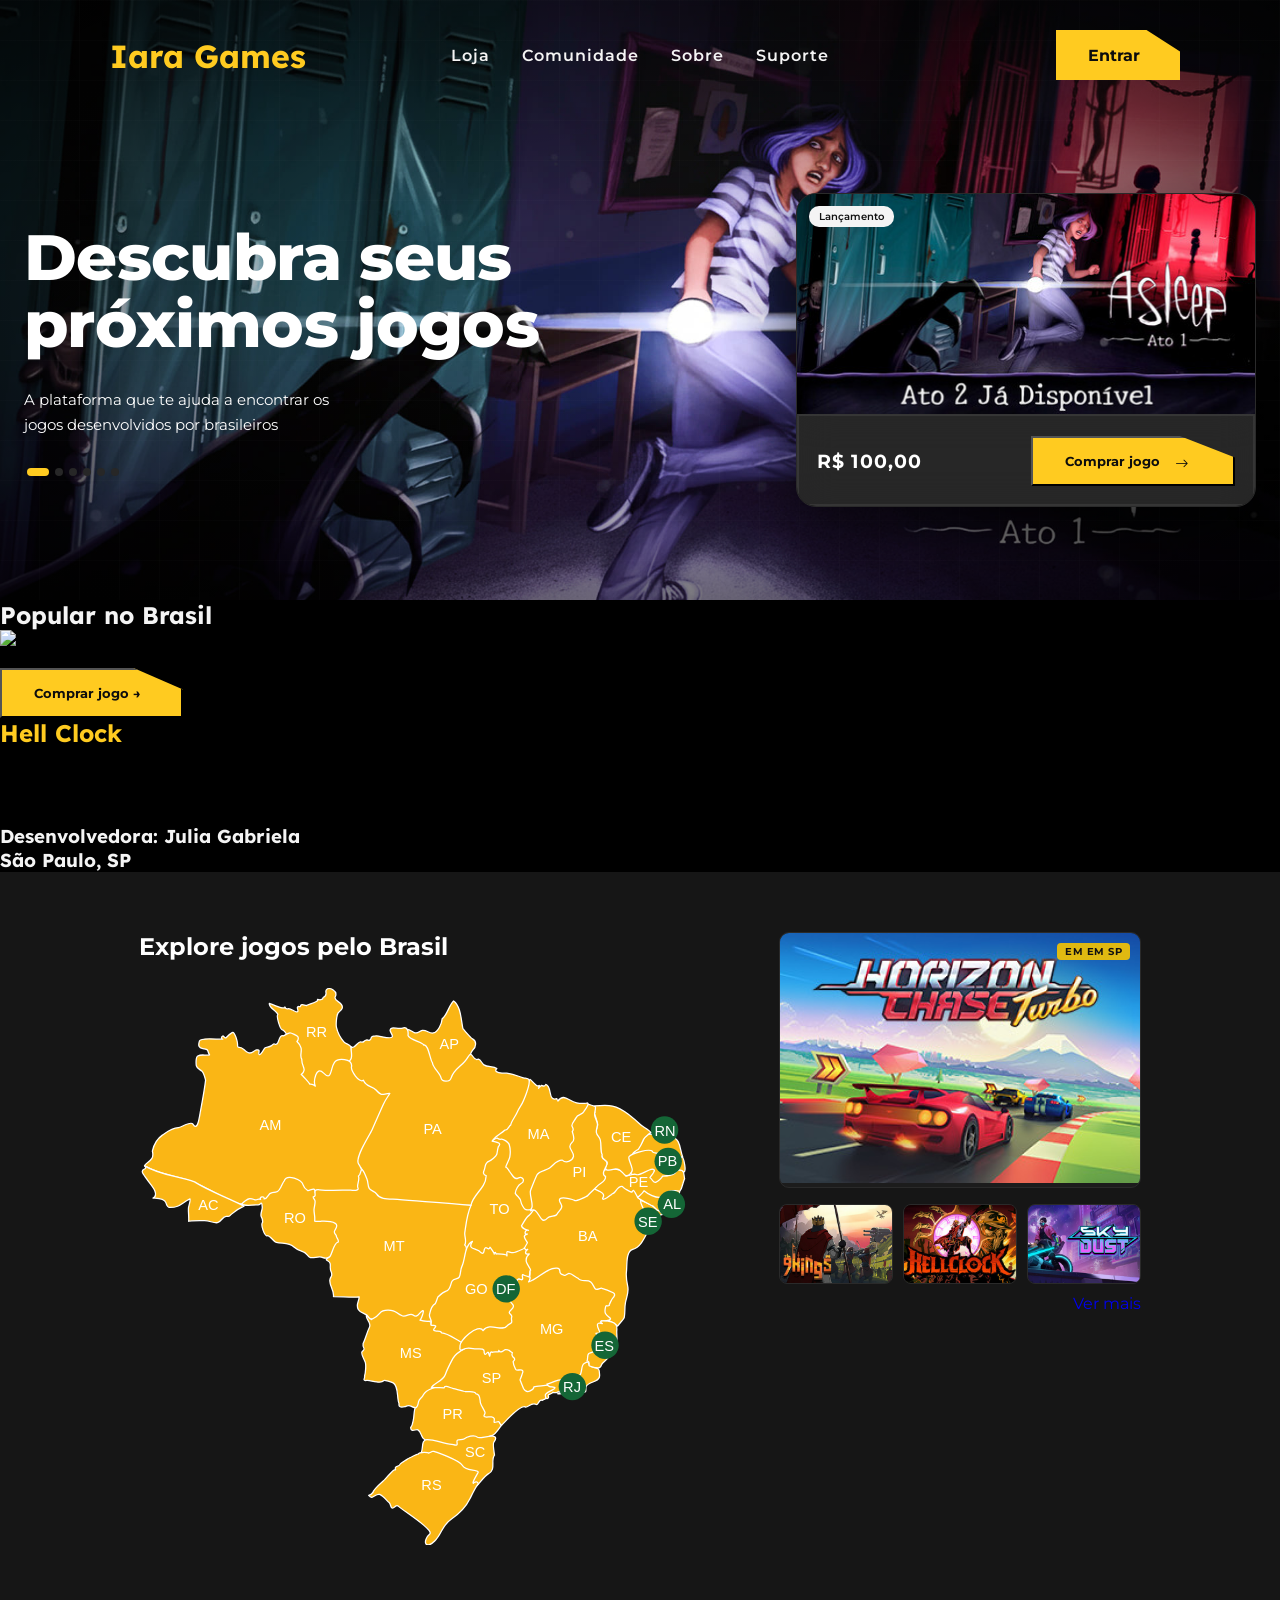
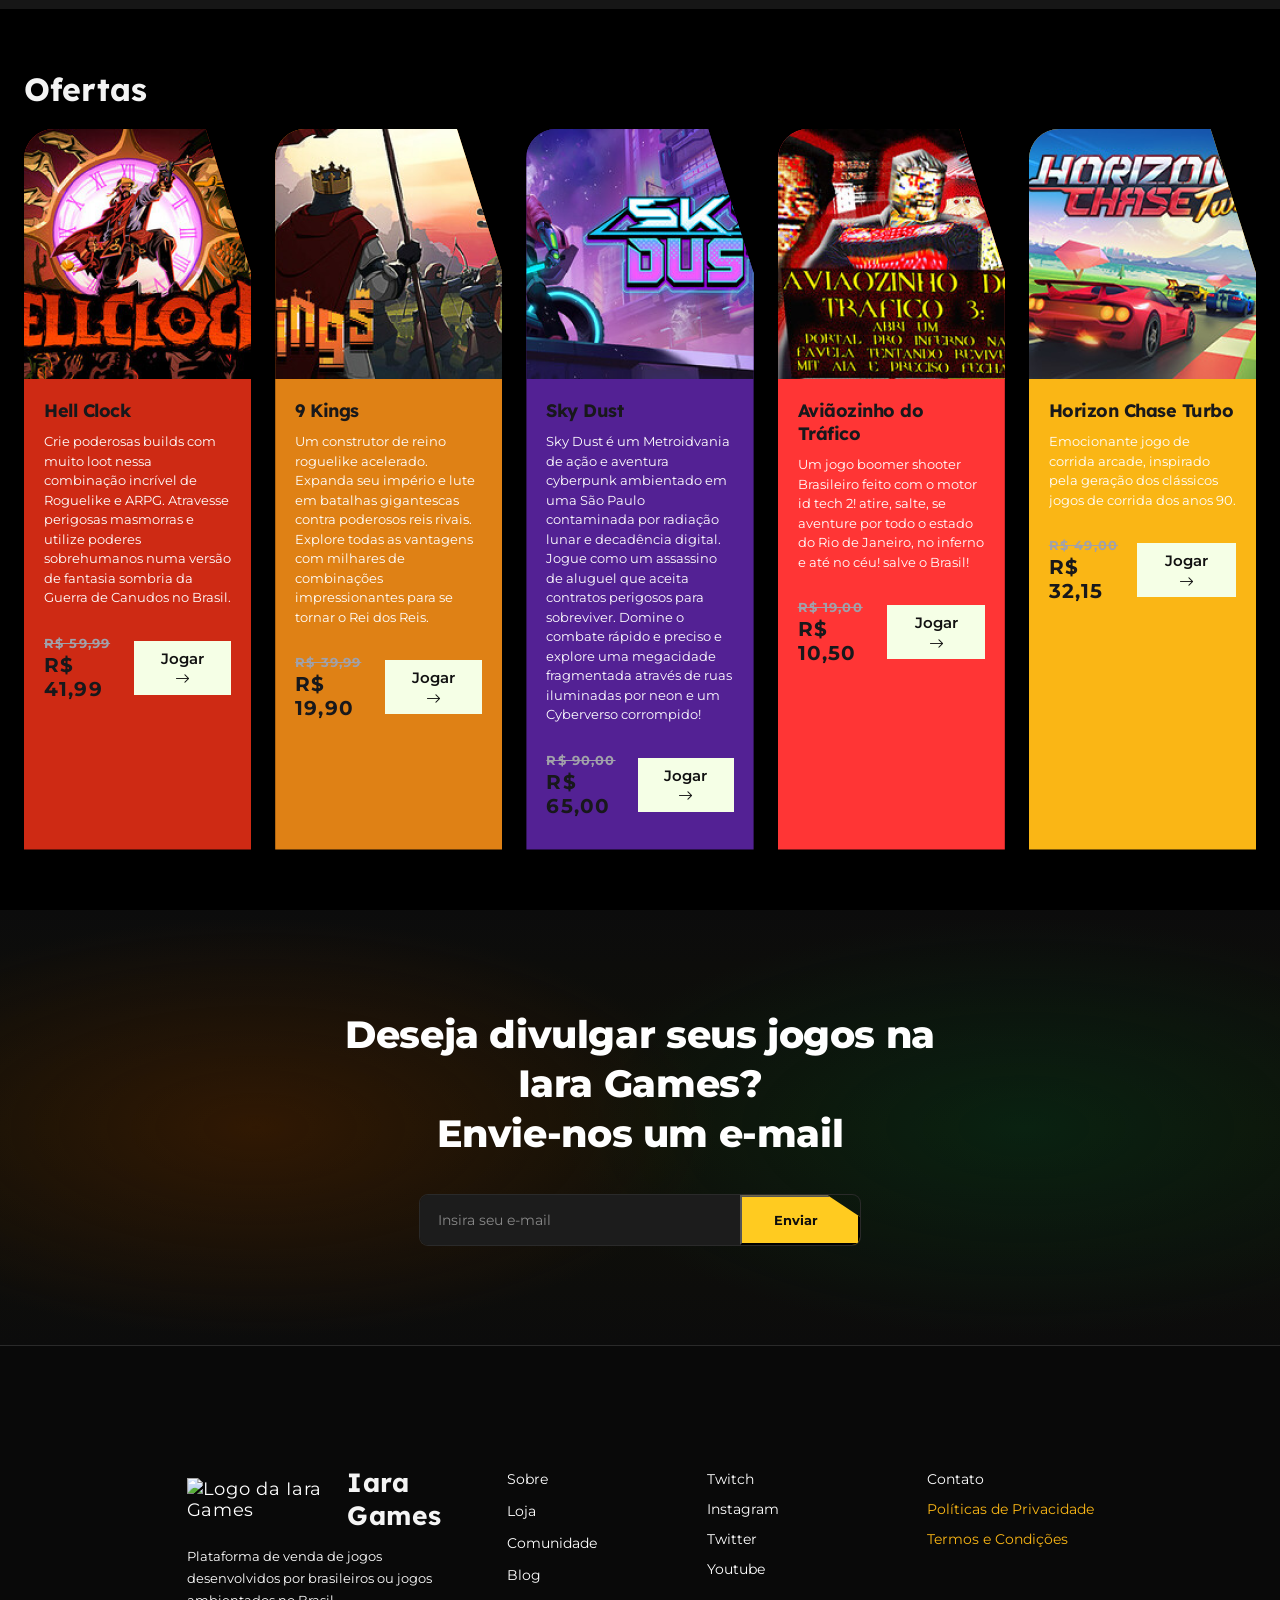
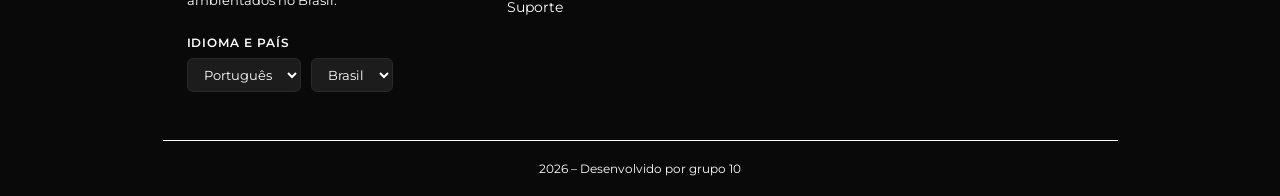
==== index.html @ 3d3019aa "Merge branch 'main' of https://github.com/fabriciogallo/iara-games-sprint01" ====
<!doctype html>
<html lang="pt-BR">

<head>
  <meta charset="UTF-8" />
  <meta name="viewport" content="width=device-width, initial-scale=1.0" />
  <title>Iara Games</title>

  <link rel="preconnect" href="https://fonts.googleapis.com" />
  <link rel="preconnect" href="https://fonts.gstatic.com" crossorigin />
  <link
    href="https://fonts.googleapis.com/css2?family=Barlow&family=Lexend:wght@100..900&family=Montserrat:ital,wght@0,100..900;1,100..900&display=swap"
    rel="stylesheet" />

  <link rel="stylesheet" href="https://cdn.jsdelivr.net/npm/bootstrap-icons@1.13.1/font/bootstrap-icons.min.css" />

  <link rel="stylesheet" href="assets/styles/style.css" />
</head>

<body>
  <!-- Area Header  -->
  <header class="header-page">
    <div class="logo">
      <img src="assets/images/Union.svg" alt="" />
      <h1>Iara Games</h1>
    </div>
    <nav>
      <ul class="header-menu">
        <li><a href="#" class="item-menu">Loja</a></li>
        <li><a href="#" class="item-menu">Comunidade</a></li>
        <li><a href="#" class="item-menu">Sobre</a></li>
        <li><a href="#" class="item-menu">Suporte</a></li>
      </ul>
    </nav>
    <div class="header-button">
      <a href="#" class="navbar-button">Entrar</a>
    </div>
  </header>

  <!-- ===== HERO ===== -->
  <section class="hero">
    <div class="hero__bg"></div>
    <div class="hero__content">
      <div class="hero__text">
        <h1 class="hero__title">Descubra seus<br />próximos jogos</h1>
        <p class="hero__sub">
          A plataforma que te ajuda a encontrar os<br />jogos desenvolvidos
          por brasileiros
        </p>
        <div class="hero__dots">
          <span class="dot dot--active"></span>
          <span class="dot"></span>
          <span class="dot"></span>
          <span class="dot"></span>
          <span class="dot"></span>
          <span class="dot"></span>
        </div>
      </div>
      <div class="hero__card">
        <div class="hero__card-badge">Lançamento</div>
        <img src="assets/images/banner-card-asleep.png" alt="Asleep Ato 1" class="hero__card-img" />
        <div class="hero__card-overlay">
          <div class="hero__card-footer">
            <span class="price">R$ 100,00</span>
            <button class="navbar-button">
              Comprar jogo <i class="bi bi-arrow-right"></i>
            </button>
          </div>
        </div>
      </div>
    </div>
  </section>

  <!-- ===== Popular no Brasil ===== -->
  <section class="Popular">
    <div class="pop">
      <h2> Popular no Brasil</h2>
    </div>
    <div class="imghell">
      <div class="img-hell-container">
        <img src="assets/images/popularnobrasilhellclock.jpg" alt="HellClock" class="img-hell">
        <div class="popular-preco">
          <span class="price-pop">R$ 100,00</span>
          <button class="navbar-button">Comprar jogo &rarr;</button>
        </div>
        
      </div>
      
      <div class="synopsis">
        <div class="popular__name-row">
          <h1>Hell Clock</h1>
          <div class="popular-tags">
            <span class="tag">RPG</span>
            <span class="tag">Ação</span>
            <span class="tag">Roguelike</span>
        </div>
        <p class="white-text">Hell Clock é um RPG de ação roguelike brasileiro, desenvolvido pela Rogue Snail e publicado pela Mad
          Mushroom, ambientado na Guerra de Canudos (1896) com toques de terror gótico nordestino. O jogador controla
          Pajeú, um guerreiro que desce ao inferno para resgatar a alma de Antônio Conselheiro, enfrentando hordas
          demoníacas em campanhas rápidas.</p>
        <h3>Desenvolvedora: Julia Gabriela</h3>
        <h3>São Paulo, SP</h3>
      </div>
    </div>
  </section>
  <!-- Fim Popular-->

  <!-- ===== EXPLORE PELO BRASIL ===== -->
  <section class="explore section-gap">
    <div class="container">
      <div class="explore__inner">
        <div class="explore__map-side">
          <h2 class="explore__title">Explore jogos pelo Brasil</h2>
          <div class="explore__map">
            <!-- Simplified Brazil SVG silhouette -->
            <svg version="1.1" id="svg-map" xmlns="http://www.w3.org/2000/svg"
              xmlns:xlink="http://www.w3.org/1999/xlink" x="0px" y="0px" width="550px" height="560px"
              viewBox="0 0 450 460" enable-background="new 0 0 450 460" xml:space="preserve">
              <g>
                <a xlink:href="#tocantins" class="estado" name="Tocantins" code="17">
                  <path stroke="#FFFFFF" stroke-width="1.0404" stroke-linecap="round" stroke-linejoin="round" d="M289.558,235.641
        c16.104,0.575,44.973-31.647,44.835-45.259c-0.136-13.612-17.227-58.446-22.349-66.088c-5.122-7.628-37.905,2.506-37.905,2.506
        S234.852,233.695,289.558,235.641z"></path>
                  <text transform="matrix(1 0 0 1 287.0137 188.3208)" fill="#FFFFFF">TO</text>
                </a>
                <a xlink:href="#bahia" class="estado" name="Bahia" code="29">
                  <path stroke="#FFFFFF" stroke-width="1.0404" stroke-linecap="round" stroke-linejoin="round"
                    d="M313.276,197.775
        c2.084-2.739,3.506-7.012,6.464-8.764c1.641-0.973,3.232-4.684,4.271-5.163c2.304-1.014,12.161-25.143,20.706-22.513
        c1.095,0.342,29.881,3.478,32.153,7.532c2.246-0.506,17.582-8.804,25.829-4.999c9.172,4.246,11.225,20.679,11.2,20.843
        c0.107,0.328-0.823,5.765-0.985,5.929c-1.15,1-5.258-0.807-4.22,2.138c1.317,3.751,5.094,10.583,9.97,6.613
        c-3.669,6.574-6.846,16.022-13.966,17.747c-5.808,1.411-4.605,13.421-5.178,18.037c-0.465,3.75,0.192,8.448,1.014,12.117
        c1.148,4.959-0.821,8.6-1.808,13.42c-0.822,4.162-0.219,8.299-0.987,12.297c-0.271,1.286-4.407,5.723-5.559,7.148
        c-1.616-1.426-63.952-37.248-73.1-36.265c1.149-3.738,2.438-9.559-0.741-12.723c-8.625-8.572-0.135-19.335-0.162-19.432
        c-0.546-1.725-5.396-6.079-0.026-7.175c-3.175,0.959-1.944-4.027,0.875-3.012C316.726,200.733,314.044,200.527,313.276,197.775z"></path>
                  <text transform="matrix(1 0 0 1 359.7324 210.1221)" fill="#FFFFFF">BA</text>
                </a>
                <a xlink:href="#sergipe" class="estado" name="Sergipe" code="28">
                  <path stroke="#FFFFFF" stroke-width="1.0404" stroke-linecap="round" stroke-linejoin="round" d="M408.561,191.735
        c0.521-1.505,2.465-0.725,3.533-0.794c2.273-0.164,0.494-2.738,1.095-3.778c2.026-3.793-2.738-5.999-1.998-10.408
        c4.024,1.931,9.448,3.397,12.408,6.89c1.343,1.533,5.504,2.656,5.832,4.847c-6.822,0.384-6.901,8.819-11.942,11.572
        C413.545,202.212,407.055,193.721,408.561,191.735z"></path>
                  <path class="circle" d="M417.324,182.854c6.214,0,11.266,5.035,11.266,11.262c0,6.208-5.052,11.261-11.266,11.261
        c-6.238,0-11.258-5.053-11.258-11.261C406.063,187.89,411.084,182.854,417.324,182.854z"></path>
                  <text transform="matrix(1 0 0 1 408.9121 198.6689)" fill="#FFFFFF">SE</text>
                </a>
                <a xlink:href="#pernambuco" class="estado" name="Pernambuco" code="26">
                  <path stroke="#FFFFFF" stroke-width="1.0404" stroke-linecap="round" stroke-linejoin="round" d="M373.011,167.238
        c2.709-0.795,6.218-14.106,8.325-15.106c4.136-1.986,17.255-1.437,17.8,4.903c-0.437-0.068,8.189-2.273,7.479-1.466
        c1.7-0.711,10.518-4.723,12.599-4.82c0.274-0.013,4.603,0.905,3.068,2.315c-0.464,0.439,4.219,3.698,10.789,3.45
        c4.66-0.176,5.179-3.436,8.627-4.409c5.89-1.67,4.737,3.698,5.589,6.943c-1.182,2.684-1.646,5.586-2.74,8.285
        c-1.533,3.792-9.804,9.791-13.39,12.119c-7.287,4.778-21.802-4.067-22.762-5.67c-0.602-0.985-2.55-5.121-3.178-5.107
        c-0.629,0.356-1.04,0.861-1.287,1.519c-0.904-0.013-7.256-3.533-7.502-4.655c-4.769-1.151-5.425,6.108-8.957,6.19
        c0.219,0.108-8.244,6.681-7.506,3.314C383.556,170.4,374.241,168.566,373.011,167.238z"></path>
                  <text transform="matrix(1 0 0 1 401.3984 165.8003)" fill="#FFFFFF">PE</text>
                </a>
                <a xlink:href="#alagoas" class="estado" name="Alagoas" code="27">
                  <path stroke="#FFFFFF" stroke-width="1.0404" stroke-linecap="round" stroke-linejoin="round" d="M413.953,169.018
        c3.78,3.313,9.424,5.505,12.547,5.491c3.229-0.013,5.009-3.328,7.421-4.794c1.177-0.712,10.297-1.93,9.174,1.042
        c-1.807,4.848-7.122,8.585-10.024,12.789c-2.792,2-3.423,7.093-6.354,1.864c-3.259,0.424-3.722-4.424-6.957-4.477
        c-3.668-2.261-7.998-3.769-11.201-6.342C410.615,172.646,412.751,171.359,413.953,169.018z"></path>
                  <path class="circle" d="M436.423,168.763c6.236,0,11.258,5.054,11.258,11.278c0,6.207-5.02,11.259-11.258,11.259
        c-6.241,0-11.263-5.052-11.263-11.259C425.16,173.816,430.182,168.763,436.423,168.763z"></path>
                  <text transform="matrix(1 0 0 1 429.7891 183.895)" fill="#FFFFFF">AL</text>
                </a>
                <a xlink:href="#riograndedonorte" class="estado" name="Rio Grande do Norte" code="24">
                  <path stroke="#FFFFFF" stroke-width="1.0404" stroke-linecap="round" stroke-linejoin="round"
                    d="M404.698,138.795
        c2.383-4.027,6.574-6.123,8.49-11.149c1.973-5.107,3.834-5.818,8.764-4.642c5.041,1.207,9.339,0.837,14.57,1.671
        c7.534,1.193,6.848,10.968,9.206,16.516c-1.919,1.096-13.972,0.521-15.064-1.657c-1.041-2.067-2.904,7.107-5.094,7.3
        c1.532-5.847-12.654,1.78-5.424-8.683c2.545-3.67-6.302-0.808-6.711,0.725C410.121,144.013,407.217,139.151,404.698,138.795z"></path>
                  <path class="circle" d="M430.827,107.798c6.241,0,11.261,5.039,11.261,11.261c0,6.224-5.02,11.261-11.261,11.261
        c-6.209,0-11.26-5.037-11.26-11.261C419.567,112.837,424.618,107.798,430.827,107.798z"></path>
                  <text transform="matrix(1 0 0 1 422.541 123.9009)" fill="#FFFFFF">RN</text>
                </a>
                <a xlink:href="#ceara" class="estado" name="Ceará" code="23">
                  <path stroke="#FFFFFF" stroke-width="1.0404" stroke-linecap="round" stroke-linejoin="round" d="M372.379,104.409
        c0.437-1.368,2.961-3.627,1.043-5.025c12.106-1.328,17.581-0.849,27.66,6.723c4.026,3.054,6.822,5.574,10.571,9.147
        c1.317,1.273,7.614,4.313,7.914,6.164c-0.054-0.316-5.396,3.696-5.997,5.217c-1.066,2.684-2.659,6.093-4.3,8.298
        c0.025-0.055-6.903,3.957-3.532,4.217c-4.41,3.821-1.015,8.135-0.797,11.517c0.196,2.767-4.38,7.587-6.765,5.422
        c-2.244-1.999-3.998-5.711-7.779-5.094c-1.998,0.329-5.476,2.189-7.612,0.479c-2.52-2.054,3.669-5.162-0.545-7.354
        c-6.987-3.615-1.264-15.393-6.684-20.239c-3.504-3.136,1.753-7.313,0.109-10.749C374.952,111.68,373.694,105.244,372.379,104.409
        C373.035,102.314,374.815,105.971,372.379,104.409z"></path>
                  <text transform="matrix(1 0 0 1 386.8379 129.0347)" fill="#FFFFFF">CE</text>
                </a>
                <a xlink:href="#piaui" class="estado" name="Piauí" code="22">
                  <path stroke="#FFFFFF" stroke-width="1.0404" stroke-linecap="round" stroke-linejoin="round" d="M320.781,185.478
        c2.465-5.149-7.505-20.801-7.505-20.801s47.354-65.868,54.285-66.841c0.299-0.042,6.243,1.768,6.463,2.219
        c0.438,0.863-0.821,5.244-0.685,6.587c0.275,2.629,2.879,6.587,2.328,8.684c-1.15,4.736-1.863,6.134,1.369,9.901
        c2.794,3.245,0.325,10.16,2.544,14.269c-1.778,4.23,4.768,3.656,3.943,7.613c-0.655,3.163-5.424,7.655-1.176,10.312
        c0.274,4.642-4.685,4.983-6.79,7.818c-2.631,2.835-5.535,5.013-7.999,7.888c-0.55,0.671-8.821,4.096-9.998,4.082
        c0.302-0.301-17.665-6.449-11.967,2.354c2.463,3.808-1.505,5.56-3.177,8.778c-0.633,2.164-5.836,0.958-7.836,3.205
        C328.176,198.748,327.409,180.727,320.781,185.478z"></path>
                  <text transform="matrix(1 0 0 1 355.127 158.1045)" fill="#FFFFFF">PI</text>
                </a>
                <a xlink:href="#maranhao" class="estado" name="Maranhão" code="21">
                  <path stroke="#FFFFFF" stroke-width="1.0404" stroke-linecap="round" stroke-linejoin="round" d="M288.845,127.827
        c4.108-2.726,31.195-48.985,31.386-50.395c1.235,0.397,6.084,7.435,7.562,5.025c0.493,0.013-0.328,2.15-0.547,2.396
        c-0.054-0.135,2.189-2.286,2.52-2.436c0.521-0.233,1.948,1.903,3.451-0.726c5.642,1.575,1.314,14.31,9.121,11.694
        c-1.147,0.384,1.452,0.74,0.848,1.905c5.095-6.587,8.488-0.027,15.337,1.491c2.025,0.466,6.243,0.575,8.162,0.207
        c3.808-0.823-2.082,6.847-2.082,6.887c-1.369,2.986-5.041,1.713-6.818,5.683c-0.684,1.549-3.506,4.327-3.042,6.148
        c0.494,1.781,2.081,2.863,0.274,4.629c0.603,2.793,3.066,7.109-0.385,9.12c-4.601,4.383,2.304,7.52,1.316,11.598
        c-0.9,3.726-6.244,5.725-9.147,2.78c-4.847-0.11-6.872,3.821-10.406,6.45c-2.74,2.041-8.793,2.493-10.327,5.642
        c-1.918,3.929-3.699,8.763-5.341,12.79c-1.699,4.204,6.383,18.762-4.328,15.611c-0.932-0.273-3.396-4.725-3.396-5.738
        c-0.081-3.739-2.738-4.176-4.821-7.477c0.356-3.025,2.466-6.929,4.766-8.052c3.342-1.63,1.919-6.629-2.466-4.465
        c-3.505,1.726-4.709-2.794-6.958-5.287c0.548,0.59-3.064-4.696-3.146-3.697c0.19-1.89,2.876-5.833,3.341-8.448
        c0.575-3.259,0.52-6.764-0.521-10.105c-0.63-2.068-4.656-4.521-6.518-4.437c-1.289,0.287-2.443,0-3.427-0.878
        C290.983,125.675,290.983,128.044,288.845,127.827z"></path>
                  <text transform="matrix(1 0 0 1 318.2754 126.7036)" fill="#FFFFFF">MA</text>
                </a>
                <a xlink:href="#amapa" class="estado" name="Amapá" code="16">
                  <path stroke="#FFFFFF" stroke-width="1.0404" stroke-linecap="round" stroke-linejoin="round" d="M225.198,39.089
        c3.274,1.165,3.985-1.315,6.572-1.74c3.616-0.603,5.683,2.725,9.037,2.067c4.055-0.78,7.093-8.025,7.314-11.598
        c4.492-3.534,5.503-11.258,9.42-14.68c6.055,4.258,6.11,15.788,7.589,22.485c-0.164,0.083,6.57,7.998,7.944,8.682
        c3.396,1.657,3.366,6.203,0.078,9.34c-3.777,3.587-7.449,34.275-7.449,34.275h-46.489c0,0,0.932-50.366,0-51.449
        C221.814,36.458,223.334,38.417,225.198,39.089z"></path>
                  <text transform="matrix(1 0 0 1 245.9023 52.6099)" fill="#FFFFFF">AP</text>
                </a>
                <a xlink:href="#para" class="estado" name="Pará" code="15">
                  <path stroke="#FFFFFF" stroke-width="1.0404" stroke-linecap="round" stroke-linejoin="round" d="M173.378,50.619
        c2.259,2.63,5.629-4.478,7.901-3.82c3.19,0.918,1.478-1.108,5.026-1.752c1.931,0.806,3.096,0.273,3.519-1.631
        c0.535-1.26,1.453-1.726,2.725-1.384c1.768-1.684,13.558,3.603,14.68,0.384c0.629-1.821-4.287-5.709-0.302-6.997
        c1.643-0.533,6.012,0.808,8.75-0.068c3.986-1.288,4.876,2.684,4.382,6.066c0.631,3.587,13.145,5.766,12.982,7.97
        c3.589-1.518,5.354,12.763,7.105,14.447c0.357,4.26,6.304,8.585,7.07,12.544c0.628,3.396,7.065,3.616,8.213,0.095
        c2.578-8.133,9.696-10.022,13.475-16.651c4.603-8.038,3.725,3.752,8.955,1.067c2.11,0.411,2.876,3.629,4.574,4.724
        c3.18,2.027,7.779,0.974,10.572,3.013c-4.192,4.382,8.188,3.752,9.231,3.875c4.682,0.575,8.104,2.383,11.855,3.629
        c-0.164-0.069,4.792,0.52,5.178,1.245c2.026,3.767-4.904,19.214-6.382,21.486c-1.121,1.713-2.932,4.985-3.727,6.834
        c-0.902,2.026-4.764,7.313-4.655,9.229c-1.888,0.972-2.248,4.835-5.012,4.328c-3.096,3.026-8.187,4.999-10.27,8.956
        c2.057,0.781,8.325,1.041,5.311,4.272c-0.821,0.877-1.094,5.533-1.615,6.833c-0.575,1.384-4.464,4.779-6.108,5.34
        c-4.107,1.426-2.736,4.135-4.271,7.655c-0.933,2.054-0.546,3.491,1.756,4.339c-0.083,2.835-0.988,5.575-2.385,7.998
        c-3.041,5.245-9.009,9.818-10.079,16.27c-3.261,3.408-87.066-1.22-87.464-2.644c-1.423-5.012,1.508-24.006-2.808-27.88
        c-0.19-2.082-29.893-6.299-30.714-8.081C150.016,140.479,173.173,58.561,173.378,50.619z M319.139,77.664
        C319.302,76.912,319.74,78.76,319.139,77.664z"></path>
                  <text transform="matrix(1 0 0 1 232.7725 122.5137)" fill="#FFFFFF">PA</text>
                </a>
                <a xlink:href="#roraima" class="estado" name="Roraima" code="14">
                  <path stroke="#FFFFFF" stroke-width="1.0404" stroke-linecap="round" stroke-linejoin="round" d="M113.18,24.107
        c-0.972-2.753-7.861-5.889-6.999-8.984c0.068-0.232,13.229,6.053,12.79,2.808c0.398,1.329,1.219,1.889,2.439,1.685
        c1.889-1.301,7.148,4.204,8.216,1.889c0.438-0.959-1.657-3.753,0.74-3.848c1.026,0.438,1.534,0.164,1.52-0.822
        c0.835-1.752,3.575,0.219,4.793,0.083c0.767-1.056,10.625-3.026,9.037-5.094c1.37,0.438,4.574,0.808,4.63-1.547
        c4.546-2.054,1.15-4.409,2.644-6.354c2.177-2.82,9.791,0.809,7.327,5.738c-1.972,3.93,7.121,4.027,5.724,9.366
        c-0.452,1.686-2.479,2.724-3.423,3.971c-1.179,1.546-1.836,9.243-1.356,11.53c1.041,4.889,3.231,8.695,6.134,12.16
        c1.712,2.027,5.614,2.261,5.724,4.369c0.164,2.945,1.165,6.177,0.329,9.092c-1.547,5.424-36.618,30.471-36.618,30.471
        s-12.517-52.736-20.335-54.063C115.261,36.417,111.523,25.682,113.18,24.107z"></path>
                  <text transform="matrix(1 0 0 1 136.2939 42.3862)" fill="#FFFFFF">RR</text>
                </a>
                <a xlink:href="#amazonas" class="estado" name="Amazonas" code="13">
                  <path stroke="#FFFFFF" stroke-width="1.0404" stroke-linecap="round" stroke-linejoin="round"
                    d="M10.078,136.412
        c1.15-4.972,4.258-10.394,8.215-13.105c4.41-3.027,7.656-5.71,13.105-6.082c2.165-0.149,10.216-5.75,11.983-2.984
        c3.711,5.765,4.998-3.739,5.574-7.025c1.726-9.667,3.697-19.322,4.86-29.086c-0.342-1.356-2.013-6.231-2.833-7.163
        c-1.453-1.616-4.287-2.122-4.768-4.544c-0.272-1.452-0.574-7.258,1.109-8.121c3.494-1.768,6.547-0.042,9.737-0.89
        c-2.561-4.053,0.302-4.327-5.532-5.135c-3.438-0.466-3.971-2.466-2.738-6.368c1.053-3.3,15.898-1,19.088-1.396
        c-1.534,0.178-1.11-2.479-0.042-2.616c1.274-0.165,1.576,2.684,3.165,0.998c1.286-1.395,3.189-2.915,4.6-3.751
        c2.438-1.45,4.533,8.217,4.465,9.833c-0.041,0.78-0.137,2.438,1.177,2.246c3.012-0.466,4.219,2.849,7.273,4.231
        c3.778,1.713,3.929-1.355,7.023-2.068c4.301-0.985,0.711,3.396,2.383,3.793c1.589,0.385,3.806-4.969,4.821-5.572
        c0.93-0.533,3.725-0.753,4.846-1.602c3.013-2.245,1.933-1.686,3.492-1.206c3.478,1.041,2.233-8.367,6.491-7.066
        c1.822-0.466,3.643-2.34,5.533-2.423c1.041-0.043,6.066,2.287,6.544,3.147c0.589,1.465,0.316,2.795-0.793,3.986
        c1.575,1.425,2.698,3.149,3.355,5.162c0.904,2.862-1.286,6.807,0.588,9.299c-0.22,6.655,4.808,7.887-0.396,12.597
        c0.192-0.178,6.711,7.067,7.121,8.039c0.971-0.711,4.066,0.849,4.381,1.535c-1.658-3.629,0.547-17.09,6.628-10.915
        c7.203,7.327,5.491-3.615,9.148-8.627c2.834-3.875,14.597-3.136,14.077,3.246c-1.082,3.273,6.271,14.256,9.667,11.436
        c2.26,5.737,6.889,4.285,10.407,8.051c5.094,5.464,4.37,3.396,11.313,2.848c-2.259,3.602-3.425,4.808-5.272,8.86
        c-3.149,6.862-6.15,13.776-9.204,20.678c-2.437,5.505-14.843,23.471-11.105,28.442c4.806,6.395,9.339,30.183,11.324,29.934
        c-6.162-0.26-48.079-10.625-51.652-8.105c-1.453,1.013-53.626,10.503-55.9,10.819c-6.369,0.875-18.09-7.272-23.719-10.136
        c-8.601-4.381-16.61-8.981-26.088-11.05c-10.282-2.259-20.635-4.793-29.878-10.011C4.121,145.766,12.433,144.779,10.078,136.412z"></path>
                  <text transform="matrix(1 0 0 1 98.1406 119.0591)" fill="#FFFFFF">AM</text>
                </a>
                <a xlink:href="#acre" class="estado" name="Acre" code="12">
                  <path stroke="#FFFFFF" stroke-width="1.0404" stroke-linecap="round" stroke-linejoin="round"
                    d="M3.656,148.545
        c12.557,7.544,27.524,8.367,41.082,13.2c12.802,8.065,27.278,12.845,40.616,19.872c-2.834,1.205-7.587,4.382-9.983,6.395
        c-2.93,2.45-1.3,2.04-4.628,1.957c-2.93-0.069-3.957,4.615-7.203,5.259c-2.999,0.603-7.161-1.958-10.995-1.697
        c-1.905,0.136-11.969-0.056-12.64,0.603c0.313-3.642-0.385-7.299-0.165-10.941c0.096-1.439,1.998-6.533,1.245-7.451
        c-6.82,3.149-8.339,7.19-16.733,7.013c-2.136-0.042-2.562-2.492-3.081-4.001c-1.247-3.572-7.218-3.422-10.559-3.778
        c6.299-3.41-3.107-11.9-5.216-15.679c-0.52-0.918-3.588-4.655-3.629-5.957C1.642,150.174,6.612,151.968,3.656,148.545z"></path>
                  <text transform="matrix(1 0 0 1 47.7017 184.9355)" fill="#FFFFFF">AC</text>
                </a>
                <a xlink:href="#rondonia" class="estado" name="Rondônia" code="11">
                  <path stroke="#FFFFFF" stroke-width="1.0404" stroke-linecap="round" stroke-linejoin="round" d="M83.34,180.232
        c0.931-1.574,5.341-4.668,6.312-4.656c1.355-0.067,2.671,0.138,3.958,0.603c3.012,1.44,2.039-1.135,5.341-0.123
        c-1.274-2.287,3.793-2.943,2.86-0.315c3.068,0.247,2.725-4.683,6.668-5.12c4.438-0.508,5.054-0.646,7.122-4.534
        c0.135-0.246,2.628-5.519,2.752-5.025c2.191-6.491,14.585-0.878,15.638,3.355c0.397,1.615,1.834,3.137,3.642,4.369
        c1.246,0.862,6.327-3.999,6.134,1.314c-0.78,1.274,26.663,7.656,30.005,19.282c3.82,13.338-16.421,32.167-18.173,34.043
        c-4.464,1.191-2.039,1.726-6.6,0.15c-2.574-0.875-6.422,0.986-9.08,0.289c-2.409-0.645-3.041-3.957-5.86-4.683
        c-3.055-0.78-5.423-1.795-7.654-3.93c-4.041-3.876-8.983-2.645-14.475-3.808c-1.835-0.083-6.053-6.779-7.874-5.327
        c-1.821-0.438-5.381-9.094-3.397-11.204c0.124-1.67-0.26-3.204-1.163-4.627c-0.986-2.644,1.041-5.026,0.863-7.806
        c-0.384-6.081-1.028-1.986-3.382-1.903C94.336,180.686,85.957,181.671,83.34,180.232z"></path>
                  <text transform="matrix(1 0 0 1 118.1299 195.3193)" fill="#FFFFFF">RO</text>
                </a>
                <a xlink:href="#matogrosso" class="estado" name="Mato Grosso" code="51">
                  <path stroke="#FFFFFF" stroke-width="1.0404" stroke-linecap="round" stroke-linejoin="round" d="M142.237,173.962
        c4-0.316-1.888-6.452,5-5.738c7.914,0.808,16.295,0.328,24.279,0.218c1.629-0.013,8.902,1.288,7.395-1.833
        c-1.192-2.453,1.821-6.425,0.425-9.725c2.027-0.864,1.289-3.807,2.629-5.107c1.151-1.123,4.176,7.244,4.436,7.819
        c1.097,2.451,0.398,5.478,1.932,7.654c1.41,1.987,4.574,2.136,5.889,4.259c3.136,5.136,10.845,4.137,17.13,4.657
        c20.159,1.656,40.356,2.669,60.486,4.752c-3.48,7.763-3.999,14.912-5.122,22.552c-0.437,2.972,1.863,7.163-0.056,10.065
        c1.945,1.287,1.346,2.753,1.424,4.409c1.151,25.129-20.429,60.186-33.548,58.569c-10.914-1.369-45.3,0.058-46.928-3.396
        c-1.165-3.944-6.136-2.658-8.395-6.603c-2.301-4.051,0.684-6.299,0.737-10.242c-6.997,0.603-14.09-0.384-21.102-0.324
        c0.793-5.016-3.725-9.288-2.929-13.809c0.519-3.025,2.726-2.916,0.932-6.79c-1.206-2.589-0.261-4.247-0.699-6.382
        c-0.289-1.385-1.042-1.876-2.124-2.424c-2.931-1.493,1.246-2.48,2.056-3.644c1.726-2.465,3.299-11.394,6.545-11.612
        c1.219-1.999-1.781-3.643-1.465-5.56c-3.902-3.588,0.506-4.643,0.369-7.984c-0.151-3.627-9.654-3.944-12.256-3.751
        c-1.821,0.137-4.109,0.562-5.888-0.094c0.493-3.521-0.521-6.054-0.535-9.217c-0.014-2.286,1.288-5.177,0.835-7.45
        C143.581,176.618,141.937,174.714,142.237,173.962z"></path>
                  <text transform="matrix(1 0 0 1 200.0244 218.4175)" fill="#FFFFFF">MT</text>
                </a>
                <a xlink:href="#mattogrossodosul" class="estado" name="Mato Grosso do Sul" code="50">
                  <path stroke="#FFFFFF" stroke-width="1.0404" stroke-linecap="round" stroke-linejoin="round"
                    d="M183.198,294.536
        c2.136-4.464,3.177-9.394,5.312-13.61c1.712-3.344-4.067-7.587-2.423-9.807c0.027-0.026,2.738,3.641,3.917,3.725
        c3.204-1.534,4.807-2.272,6.984-5.228c2.615-3.59,10.832-3.014,14.051-0.305c1.259,1.041,3.068,2.107,4.668,2.574
        c3.163,0.934,5.889-3.013,8.559-0.873c3.724,2.982,4.626-1.862,7.86-3.509c1.945-1.012-1.768,8.465-2.244,7.781
        c2.463,0.959,4.285,0.901,6.82,0.959c3.504,0.081,1.805,1.205,2.436,3.339c0.466,1.564,28.948-5.997,29.416,0.578
        c0.302,3.837-0.987,61.813-0.987,61.813s-39.532,5.533-41.602,5.286c-3.889-0.492-3.587-3.231-8.063-0.933
        c-2.028,0.329-6.012,1.205-5.177-2.409c-2.013-4.354-0.111-14.625-4.849-17.088c-1.206-0.659-7.092-2.36-7.504-1.945
        c-1.699,1.777-3.739,1.562-6.121,1.121c-2.904,0.027-5.629-1.614-8.243-1.203c-4.178,0.656-0.603-2.986-1.645-3.535
        c0.932-2.847,1.411-9.912,0.453-11.856c-0.165-0.331-3.52-7.232-2.547-8.108C186.306,297.688,182.334,299.415,183.198,294.536z"></path>
                  <text transform="matrix(1 0 0 1 213.2939 306.7236)" fill="#FFFFFF">MS</text>
                </a>
                <a xlink:href="#goias" class="estado" name="Goiás" code="52">
                  <path stroke="#FFFFFF" stroke-width="1.0404" stroke-linecap="round" stroke-linejoin="round"
                    d="M237.768,270.519
        c0.628-2.904,1.835-7.396,4.709-8.766c1.015-1.644,1.754-5.147,2.275-5.586c2.408-2.247,3.889-3.783,6.63-4.656
        c3.723-1.205,3.338-5.342,4.846-8.165c1.504-2.845,4.736-1.15,5.942-3.382c1.479-2.834,0.741-6.161,2.189-8.874
        c2.902-5.531,1.862-17.363,8.656-20.567c-4.878,7.641,3.698,4.971,7.201,9.449c2.273,1.738,2.164-1.822,2.71-3.055
        c1.618-3.533,2.878,2.247,4.52-1.533c0.413,0.37,4.136,5.765,3.427,5.601c-0.029-0.931,0.326-1.408,1.037-1.438
        c0.108,0.534,0.274,1.013,0.602,1.452c-0.602-0.261,9.697-0.095,8.82,1.534c0.36-0.657-0.602-3.11,0.221-3.438
        c1.039-0.411,3.971,1.368,6.351,0.438c1.045-0.397,7.889-2.807,7.671-3.683c0.767,0.905,1.262,2.67,2.85,1.286
        c-2.632,2.274-2.576,4.466,1.258,3.821c-1.861,1.438-2.846,4.341-2.382,6.547c0.357,1.643,3.752,5.973,3.478,6.751
        c-1.78,0.315,0.602,5.438-2.325,6.078c-3.181,0.701-3.973-5.53-4.3,0.688c-0.164,1.48-1.097,1.67-2.768,0.576
        c-3.288,0.327-0.549,2.19-1.121,3.888c-0.988,2.902,2.792,6.437-2.411,6.764c-3.586,0.219-2.682,1.341-2.682-2.739
        c-0.028-4.573-12.054-3.643-10.218,0.521c-4.901,6.355,12.05-0.326,9.668,6.355c-1.313,3.752,15.83,28.211,10.406,25.416
        c-1.944-0.986-50.804,10.271-49.982,12.105c-5.012-2.136-11.804-7.941-17.391-8.162c-0.438-2.189-3.618-1.284-5.095-1.533
        c-3.724-0.604,1.04-3.231,0.22-4.109c-1.89-1.916-4.382,1.756-3.588-3.012C239.602,274.627,237.055,273.038,237.768,270.519z"></path>
                  <text transform="matrix(1 0 0 1 266.9111 254.2139)" fill="#FFFFFF">GO</text>
                </a>
                <a xlink:href="#parana" class="estado" name="Paraná" code="41">
                  <path stroke="#FFFFFF" stroke-width="1.0404" stroke-linecap="round" stroke-linejoin="round" d="M222.225,363.694
        c1.807-2.138,1.889-4.881,2.424-7.479c0.301-1.453,0.465-7.86,1.369-8.736c2.3-0.684,2.3-3.315,2.726-5.204
        c0.616-2.738,2.821-2.958,3.984-5.616c4.369-9.91,38.947-9.529,46.476-9.227c4.658,0.193,15.775,34.563,17.916,33.794
        c-1.728,2.19-5.754,8.929-8.41,8.984c-4.054,0.057-14.215,14.68-14.215,14.68s-37.329-12.05-40.287-11.285
        c-3.875-1.449-2.698-6.491-6.054-8.216C226.663,364.623,222.498,367.8,222.225,363.694z"></path>
                  <text transform="matrix(1 0 0 1 248.4453 356.1045)" fill="#FFFFFF">PR</text>
                </a>
                <a xlink:href="#santacatarina" class="estado" name="Santa Catarina" code="42">
                  <path stroke="#FFFFFF" stroke-width="1.0404" stroke-linecap="round" stroke-linejoin="round" d="M231.029,383.959
        c1.669-3.338-0.284-10.516,4.573-10.569c6.631-0.109,13.639,3.559,20.402,3.888c1.317,0.055,5.231,2.163,4.357-1.15
        c-1.095-4.164,3.945-1.863,5.67-3.179c2.274-1.724,8.187-4.106,11.311-1.367c1.423,1.809,20.05-5.395,13.284,3.946
        c-1.368,1.395,0.713,10.789,0.466,10.734c-3.449,4.438,1.726,11.666-5.096,15.334c-2.901,1.536-7.284,7.779-9.64,9.995
        C276.085,411.866,233.534,382.918,231.029,383.959z"></path>
                  <text transform="matrix(1 0 0 1 266.9111 387.7646)" fill="#FFFFFF">SC</text>
                </a>
                <a xlink:href="#riograndedosul" class="estado" name="Rio Grande do Sul" code="43">
                  <path stroke="#FFFFFF" stroke-width="1.0404" stroke-linecap="round" stroke-linejoin="round"
                    d="M191.236,416.881
        c0.52-2.684,7.38-8.409,9.477-10.351c0.37-0.359,8.599-10.08,9.174-8.329c-1.301-3.89,2.781-1.589,3.917-4.819
        c0.26-0.521,7.04-4.821,7.109-4.795c1.436-0.191,6.721-3.695,7.421-3.257c1.204-2.028,8.927-1.479,8.653-0.824
        c1.165-0.38,2.284-0.877,3.326-1.479c0.221-0.821,22.459,7.533,24.319,11.531c2.523,5.34,12.217,2.822,13.15,5.563
        c0.106,0.275-5.809,9.339-3.89,9.173c-0.985,0.08,3.204-2.875,3.834,0.409c-2.793,3.619-4.6,7.834-6.571,11.944
        c-3.696,7.614-8.872,12.765-15.886,17.42c-7.394,4.902-7.339,11.941-13.257,17.693c-8.091,7.942-10.159-0.574-4.08-5.752
        c3.806-3.231-22.527-19.746-25.578-22.732c-1.918-1.862-2.384,0.274-4.219,1.15c-2.547,1.205-1.917-2.822-3.588-4.273
        c-2.3-1.999-4.793-5.479-7.737-6.68c-3.478-1.367-5.615,5.145-9.052,0.821C189.168,418.854,190.332,418.032,191.236,416.881z"></path>
                  <text transform="matrix(1 0 0 1 231.0313 414.4658)" fill="#FFFFFF">RS</text>
                </a>
                <a xlink:href="#saopaulo" class="estado" name="São Paulo" code="35">
                  <path stroke="#FFFFFF" stroke-width="1.0404" stroke-linecap="round" stroke-linejoin="round" d="M239.3,330.554
        c3.26-4.356,9.56-5.039,11.531-10.792c1.369-3.942,3.889-8.818,6.135-13.036c1.561-2.957,7.749-7.121,10.517-8.65
        c0.383-0.196,32.974-6.138,42.234-1.701c20.265,9.724,26.017,33.879,27.854,33.304c4.408-1.425,5.34,3.778,2.106,4.49
        c-1.754,0.413-6.519,1.479-6.49,3.399c0.027,3.448,0.521,1.615-2.931,3.639c-2.189-1.42-3.34,4.111-4.763,3.426
        c-4.271-2.244-6.958,2.96-9.258,1.918c-4.271-1.918-16.98,13.092-19.638,15.336c0.245-0.218-1.148-1.479-1.587-2.685
        c-0.466-1.369-2.658,0.385-4.025,0.082c-0.986-0.192,1.751-4.079-2.303-4.52c-1.369-0.164-3.753,0.303-4.929,0.084
        c-2.903-0.547,0.108-2.41-0.439-3.862c-1.067-2.986-3.013-4.931-3.751-7.779c-0.52-1.945,0.165-7.531-3.615-7.395
        c-0.848-2.956-6.628-1.451-9.066-1.862c-0.162,0.163-8.846-2.684-10.079-2.684c-1.616-0.029-6.791-3.396-7.121-0.274
        C247.982,330.386,239.876,331.21,239.3,330.554z"></path>
                  <text transform="matrix(1 0 0 1 280.6816 327.3193)" fill="#FFFFFF">SP</text>
                </a>
                <a xlink:href="#minasgerais" class="estado" name="Minas Gerais" code="31">
                  <path stroke="#FFFFFF" stroke-width="1.0404" stroke-linecap="round" stroke-linejoin="round" d="M262.881,297.305
        c-1.696-5.094,15.531-19.882,18.844-13.421c5.531-7.367,15.886,1.588,19.773-3.944c0.988-1.367,3.015-1.453,3.725-2.957
        c0.326-0.711-0.493-2.793-0.056-3.888c1.369-3.398-4.873-2.355-0.109-6.603c4.547-4.053-1.917-4.739-1.204-8.186
        c0.957-4.604,1.807-4.713,5.613-6.027c1.943-0.688,0.906-8.272,0.083-8.52c-0.108-2.699,1.974-2.546,3.782-1.617
        c2.188-0.135-0.276-3.695,0.957-4.243c-0.357,0.151,5.559,1.999,5.724,2.055c0.986,0.358-0.52,3.534-0.931,3.943
        c8.217-2.355,14.514-11.789,23.279-11.242c4.983,0.316-0.327,4.339,5.367,5.544c0.684,1.234,3.34-1.054,4.054-1.189
        c2.876-0.536,5.53,3.284,8.106,3.886c2.301,3.578,7.503,0.537,10.298,3.001c1.755,1.589,2.188,3.397,3.396,5.313
        c1.314,2.052,3.86-0.465,5.726-0.109c3.257,0.656,6.326,2.026,9.338,3.723c2.19,1.205,0.768,3.179-0.548,4.573
        c-0.765,0.796-3.259,6.165-2.627,5.643c-2.138,1.781-2.628-1.669-3.397,2.764c-0.628,3.674,0.164,4.714,3.149,7.015
        c4.901,3.229-6.765,3.12-6.71,3.504c0.22,0.601-2.846,41.96-3.835,42.179c-6.737,1.562-14.513,5.311-21.744,7.012
        c-12.736,2.985-24.295,3.778-29.471,4.656c0,1.452-5.367,6.872-8.518,1.259c0,0-3.041-7.285-2.821-7.229
        c0.105-0.027,2.138-5.506,2.244-6.137c0.768-3.504-5.042-0.765-5.749-2.188c-0.878-1.81-2.358-4.576-2.166-6.628
        c1.699-1.205,1.672-2.383-0.08-3.562c-1.04-1.095-1.205-2.303-0.521-3.672c-2.329-1.424-3.065-2.683-5.698-2.462
        c-1.479,0.138-4.055,3.668-5.506,0.629c0.878,2.108-4.188,0.769-5.094,1.56c-2.354-1.202-1.779,2.028-2.384,3.069
        c-0.137,0.22-1.014-2.904-1.065-2.961c-1.149-1.175-2.767,4.165-3.505-0.055c0.766-4.105-4.657-2.709-7.67-2.93
        c-4.708-0.353-5.53-1.613-9.858,0.631C262.993,300.562,262.336,299.274,262.881,297.305z"></path>
                  <text transform="matrix(1 0 0 1 328.4063 286.4561)" fill="#FFFFFF">MG</text>
                </a>
                <a xlink:href="#riodejaneiro" class="estado" name="Rio de Janeiro" code="33">
                  <path stroke="#FFFFFF" stroke-width="1.0404" stroke-linecap="round" stroke-linejoin="round" d="M332.886,337.429
        c-1.26-2.768,8.409-4.795,7.89-6.71c-3.177-1.864-4.602,1.148-6.63-2.959c4.274-0.686,9.533-4.49,13.831-3.562
        c0.548-0.219,4.902-1.753,4.96,0.167c2.546-1.566,5.479-2.412,8.105-3.837c2.246-1.206,0.932-8.218,3.725-9.643
        c6.054-3.123,1.398,1.836,7.066,2.959c5.888,1.205,5.395,1.48,5.641,7.067c0.247,5.642-8.763,4.381-11.063,8.764
        c-1.039,1.999,1.698,5.368-3.368,4.903c-4.188-0.413-10.628,2.355-9.285-3.18c-1.039-0.08-1.861,0.301-2.464,1.124
        c0,0,0.105,2.767-0.74,2.741c-0.766-0.056-7.643,1.094-7.449,0.463c1.398-0.359,2.708-0.684,4.135-0.794
        c-1.667-0.713-2.957-1.839-4.901-0.142c0.465,0.195-4.227-0.086-3.379-0.113c-0.521,1.727-3.814,0.699-3.879,3.045
        C336.717,337.908,333.927,342.41,332.886,337.429z"></path>
                  <path class="circle" d="M355.094,318.613c6.209,0,11.263,5.021,11.263,11.259c0,6.208-5.056,11.264-11.263,11.264
        c-6.211,0-11.263-5.054-11.263-11.264C343.831,323.634,348.883,318.613,355.094,318.613z"></path>
                  <text transform="matrix(1 0 0 1 347.4648 334.6807)" fill="#FFFFFF">RJ</text>
                </a>
                <a xlink:href="#espiritosanto" class="estado" name="Espírito Santo" code="32">
                  <path stroke="#FFFFFF" stroke-width="1.0404" stroke-linecap="round" stroke-linejoin="round" d="M367.119,308.834
        c1.044-1.999-0.298-5.451,1.841-6.326c3.697-1.453,3.858-0.467,5.941-4.49c0.767-1.563,3.999-5.807,2.848-7.835
        c-0.439-0.765-3.204-3.613-3.286-4.05c1.04-0.249,2.079-0.219,3.123,0.054c1.366-0.654-6.465-10.519,2.137-8.054
        c-1.204-0.655-1.535-1.365-0.932-2.135c4.358-0.138,13.856,0.027,12.845,6.738c-0.577,3.835,0.933,8.079-0.577,11.804
        c-0.218,0.576-5.861,8.954-5.831,8.954c0.985,3.289-5.18,5.808-6.054,8.165c-1.313,3.56-2.135,3.013-5.614,2.573
        c-1.64-0.274-3.202-0.768-4.736-1.451C368.819,311.297,369.424,309.055,367.119,308.834z"></path>
                  <path class="circle" d="M381.917,284.723c6.21,0,11.261,5.055,11.261,11.262c0,6.212-5.051,11.261-11.261,11.261
        c-6.212,0-11.263-5.049-11.263-11.261C370.654,289.777,375.705,284.723,381.917,284.723z"></path>
                  <text transform="matrix(1 0 0 1 373.3047 300.4971)" fill="#FFFFFF">ES</text>
                </a>
                <a xlink:href="#distritofederal" class="estado" name="Distrito Federal" code="53">
                  <path stroke="#FFFFFF" stroke-width="1.0404" stroke-linecap="round" stroke-linejoin="round" d="M292.461,246.197
        c0,0,12.929-2.903,14.188,0c1.233,2.903,0.659,10.683-1.424,11.504c-2.08,0.849-14.296-1.806-14.023-3.313
        C291.503,252.853,292.461,246.197,292.461,246.197z"></path>
                  <path class="circle" d="M300.735,238.34c6.212,0,11.26,5.035,11.26,11.258c0,6.21-5.048,11.263-11.26,11.263
        c-6.209,0-11.261-5.053-11.261-11.263C289.475,243.377,294.523,238.34,300.735,238.34z"></path>
                  <text transform="matrix(1 0 0 1 292.4141 254.2139)" fill="#FFFFFF">DF</text>
                </a>
                <a xlink:href="#paraiba" class="estado" name="Paraíba" code="25">
                  <path stroke="#FFFFFF" stroke-width="1.0404" stroke-linecap="round" stroke-linejoin="round" d="M401.575,141.096
        c2.081-3.081,16.791-6.82,19.117-4.616c0,1.918,7.259,1.686,10.133,2.712c-0.492,3.038,12.652,1.533,14.408,2.259
        c1.421,0.589,3.833,11.983,1.421,12.202c-0.874-1.124-2.083-1.739-3.586-1.835c-2.957-0.027-2.546,1.863-4.383,3.108
        c-2.626,1.767-6.571,1.917-9.558,2.109c-0.162,1.232-3.943,4.438-5.259,4.916c-3.122,1.149-2.657-2.727-5.095-3.602
        c0.713-1.124,4.082-5.203,3.725-6.205c-1.423-3.846-12.051,5.52-14.981,3.506c-1.396-0.973-6.218,1.493-3.476-2.588
        C405.574,150.776,400.398,142.889,401.575,141.096z"></path>
                  <path class="circle" d="M433.797,133.597c6.237,0,11.26,5.051,11.26,11.261c0,6.226-5.022,11.262-11.26,11.262
        c-6.208,0-11.257-5.036-11.257-11.262C422.54,138.647,427.589,133.597,433.797,133.597z"></path>
                  <text transform="matrix(1 0 0 1 425.2129 148.9893)" fill="#FFFFFF">PB</text>
                </a>
              </g>
            </svg>

          </div>
        </div>
        <div class="explore__games-side">
          <div class="explore__featured">
            <div class="explore__featured-badge">em em SP</div>
            <img src="assets/images/horizonchase_thumbnail.png" alt="Horizon Chase" class="explore__featured-img" />


          </div>
          <div class="explore__thumbs">
            <img src="assets/images/9kings_thumbnail.png" alt="9 Kings" />
            <img src="assets/images/hellclock_thumbnail.png" alt="HellClock" />
            <img src="assets/images/skydust_thumbnail.png" alt="Sky Dust" />
          </div>
          <div class="explore__ver-mais"><a href="#" class="link-see-all">Ver mais</a></div>
        </div>
      </div>
    </div>
  </section>

  <!-- ===== CARDS ===== -->

  <div class="container container--ofertas">
    <div class="container-title-cards-ofertas">
      <h2 class="title-cards-ofertas">Ofertas</h2>
    </div>
    <div class="cards-row">
      <!-- Area Card 1 -->
      <div class="card card1">
        <div class="tilt">
          <div class="img">
            <img src="assets/images/hellclock_thumbnail.png" alt="Card game do jogo hellclock" loading="lazy" />
          </div>
        </div>
        <div class="info">
          <h2 class="title">Hell Clock</h2>
          <p class="desc">
            Crie poderosas builds com muito loot nessa combinação incrível de
            Roguelike e ARPG. Atravesse perigosas masmorras e utilize poderes
            sobrehumanos numa versão de fantasia sombria da Guerra de Canudos
            no Brasil.
          </p>
          <div class="feats"></div>
          <div class="bottom">
            <div class="price">
              <span class="old">R$ 59,99</span>
              <span class="new">R$ 41,99</span>
            </div>
            <button class="btn">
              <span>Jogar <i class="bi bi-arrow-right"></i></span>
            </button>
          </div>
        </div>
      </div>
      <!-- Area Card 2 -->
      <div class="card card2">
        <div class="tilt">
          <div class="img">
            <img src="assets/images/9kings_thumbnail.png" alt="Card game do jogo 9 Kings" loading="lazy" />
          </div>
        </div>
        <div class="info">
          <h2 class="title">9 Kings</h2>
          <p class="desc">
            Um construtor de reino roguelike acelerado. Expanda seu império e
            lute em batalhas gigantescas contra poderosos reis rivais. Explore
            todas as vantagens com milhares de combinações impressionantes
            para se tornar o Rei dos Reis.
          </p>
          <div class="feats"></div>
          <div class="bottom">
            <div class="price">
              <span class="old">R$ 39,99</span>
              <span class="new">R$ 19,90</span>
            </div>
            <button class="btn">
              <span>Jogar <i class="bi bi-arrow-right"></i></span>
            </button>
          </div>
        </div>
      </div>
      <!-- Area Card 3 -->
      <div class="card card3">
        <div class="tilt">
          <div class="img">
            <img src="assets/images/skydust_thumbnail.png" alt="Card game do jogo Sky Dust" loading="lazy" />
          </div>
        </div>
        <div class="info">
          <h2 class="title">Sky Dust</h2>
          <p class="desc">
            Sky Dust é um Metroidvania de ação e aventura cyberpunk ambientado
            em uma São Paulo contaminada por radiação lunar e decadência
            digital. Jogue como um assassino de aluguel que aceita contratos
            perigosos para sobreviver. Domine o combate rápido e preciso e
            explore uma megacidade fragmentada através de ruas iluminadas por
            neon e um Cyberverso corrompido!
          </p>
          <div class="feats"></div>
          <div class="bottom">
            <div class="price">
              <span class="old">R$ 90,00</span>
              <span class="new">R$ 65,00</span>
            </div>
            <button class="btn">
              <span>Jogar <i class="bi bi-arrow-right"></i></span>
            </button>
          </div>
        </div>
      </div>
      <!-- Area Card 4 -->
      <div class="card card4">
        <div class="tilt">
          <div class="img">
            <img src="assets/images/aviaozinho_thumbnail.png" alt="PCard game do jogo Aviãozinho do Tráfico"
              loading="lazy" />
          </div>
        </div>
        <div class="info">
          <h2 class="title">Aviãozinho do Tráfico</h2>
          <p class="desc">
            Um jogo boomer shooter Brasileiro feito com o motor id tech 2!
            atire, salte, se aventure por todo o estado do Rio de Janeiro, no
            inferno e até no céu! salve o Brasil!
          </p>
          <div class="feats"></div>
          <div class="bottom">
            <div class="price">
              <span class="old">R$ 19,00</span>
              <span class="new">R$ 10,50</span>
            </div>
            <button class="btn">
              <span>Jogar <i class="bi bi-arrow-right"></i></span>
            </button>
          </div>
        </div>
      </div>
      <!-- Area Card 5 -->
      <div class="card card5">
        <div class="tilt">
          <div class="img">
            <img src="assets/images/horizonchase_thumbnail.png" alt="Card game do jogo Horizon Chase Turbo"
              loading="lazy" />
          </div>
        </div>
        <div class="info">
          <h2 class="title">Horizon Chase Turbo</h2>
          <p class="desc">
            Emocionante jogo de corrida arcade, inspirado pela geração dos
            clássicos jogos de corrida dos anos 90.
          </p>
          <div class="feats"></div>
          <div class="bottom">
            <div class="price">
              <span class="old">R$ 49,00</span>
              <span class="new">R$ 32,15</span>
            </div>
            <button class="btn">
              <span>Jogar <i class="bi bi-arrow-right"></i></span>
            </button>
          </div>
        </div>
      </div>
    </div>
  </div>

  <!-- ===== CTA EMAIL ===== -->
  <section class="cta-email">
    <div class="cta-email__bg"></div>
    <div class="cta-email__content">
      <h2>
        Deseja divulgar seus jogos na Iara Games?<br />Envie-nos um e-mail
      </h2>
      <form class="cta-email__form" onsubmit="return false;" style="border: 0 !important;">
        <input type="email" placeholder="Insira seu e-mail" class="cta-email__input" />
        <button type="submit" class="navbar-button">Enviar</button>
      </form>
    </div>
  </section>

  <!-- ===== FOOTER ===== -->
  <footer class="footer">
    <div class="container footer__inner">
      <div class="footer__brand">
        <div class="footer__logo">
          <img src="assets/images/Union.svg" alt="Logo da Iara Games" />
          <h2>Iara Games</h2>
        </div>
        <p class="footer__tagline">
          Plataforma de venda de jogos desenvolvidos por brasileiros ou jogos
          ambientados no Brasil.
        </p>
        <div class="footer__lang">
          <label>Idioma e País</label>
          <div class="footer__selects">
            <select>
              <option>Português</option>
            </select>
            <select>
              <option>Brasil</option>
            </select>
          </div>
        </div>
      </div>

      <nav class="footer__nav">
        <a href="#">Sobre</a>
        <a href="#">Loja</a>
        <a href="#">Comunidade</a>
        <a href="#">Blog</a>
        <a href="#">Suporte</a>
      </nav>

      <div class="footer__social">
        <a href="#">Twitch</a>
        <a href="#">Instagram</a>
        <a href="#">Twitter</a>
        <a href="#">Youtube</a>
      </div>

      <div class="footer__legal-links">
        <a href="#">Contato</a>
        <a href="#" class="link-yellow">Políticas de Privacidade</a>
        <a href="#" class="link-yellow">Termos e Condições</a>
      </div>
    </div>
    <div class="footer__bottom">
      <span>2026 – Desenvolvido por grupo 10</span>
    </div>
  </footer>
</body>

</html>
---- assets/styles/style.css ----
/* Font Baixada */

/* @font-face {
  font-family: "Russo";
  src: url(../fonts/RussoOne-Regular.ttf);
} */

:root {
  --font-text: "Montserrat", sans-serif;
  --font-title: "Lexend", sans-serif;
  --color-light: #f4f4f4;
  --color-dark: #0d0d0d;
  --color-grey: #bfbfbf;
  --color-dark-grey: #8c8c8c;
  --color-yellow: #ffcb20;
  --color-yellow-d: #C99B00;
  --bg:       #0c0c0c;
  --bg2:      #111111;
  --bg3:      #161616;
  --surface:  #1c1c1c;
  --border:   #2a2a2a;
  --text:     #e8e8e8;
  --muted:    #888;
  --red:      #E63946;
  --font-head: "Montserrat", sans-serif;
  --font-body: "Montserrat", sans-serif;
  --font-cond: "Montserrat", sans-serif;
  --radius: 10px;
  --transition: .22s cubic-bezier(.4,0,.2,1);
}



* {
  margin: 0;
  padding: 0;
  box-sizing: border-box;
  font-family: var(--font-text);
}

h1,
h2,
h3,
h4 {
  font-family: var(--font-title);
  color: var(--color-light);
}

h1 {
  color: var(--color-yellow);
}
a {
  text-decoration: none;
}
ul,
ol {
  list-style: none;
}

.header-page {
  position: absolute;
  top: 0;
  left: 0;
  z-index: 10;
  height: 110px;
  width: 100%;
  background-color: transparent;
  display: flex;
  align-items: center;
  justify-content: space-between;
  padding-inline: 100px;
}

.logo,
h1 {
  flex: 1;
  display: flex;
  align-items: center;
  gap: 10px;
}
.logo {
  position: relative;
  top: 1px;
}

.header-menu nav {
  display: flex;
  justify-content: center;
}

.header-button {
  flex: 1;
  display: flex;
  justify-content: flex-end;
}

.header-menu {
  display: flex;
  justify-content: center;
  gap: 32px;
}

.navbar-button {
  display: flex;

  height: 50px;
  padding: 0 40px 0 32px;
  justify-content: center;
  align-items: center;
  gap: 10px;

  clip-path: polygon(73% 0, 100% 43%, 100% 100%, 0% 100%, 0% 0%);

  background-color: var(--color-yellow);
  color: var(--color-dark);
  font-weight: 700;
}

.item-menu {
  color: var(--color-light);
  font-weight: 600;
  font-size: 16px;
  letter-spacing: 1px;
}

/* Area hero */

body {
  background: #000;
}

.hero {
  position: relative;
  min-height: 600px;
  display: flex;
  align-items: center;
  overflow: hidden;
}

.hero__bg {
  position: absolute;
  inset: 0;
  background-image: url(../images/banner-asleep.jpg);
  background-size: cover;
}

.hero__bg::before {
  content: "";
  position: absolute;
  inset: 0;
  background: radial-gradient(
    ellipse at center,
    rgba(0, 0, 0, 0) 22%,
    rgba(0, 0, 0, 0.82) 100%
  );
}
.hero__bg::after {
  content: "";
  position: absolute;
  inset: 0;
  background-image:
    repeating-linear-gradient(
      0deg,
      transparent,
      transparent 39px,
      rgba(255, 255, 255, 0.025) 40px
    ),
    repeating-linear-gradient(
      90deg,
      transparent,
      transparent 39px,
      rgba(255, 255, 255, 0.025) 40px
    );
}

.hero__content {
  position: relative;
  z-index: 2;
  max-width: 1430px;
  width: 100%;
  margin: 0 auto;
  padding: 160px 24px 60px;
  display: flex;
  align-items: center;
  gap: 60px;
}

.hero__text {
  flex: 1;
}

.hero__title {
  font-family: var(--font-cond);
  font-size: clamp(2.6rem, 5vw, 4rem);
  font-weight: 800;
  line-height: 1.05;
  color: #fff;
  letter-spacing: -0.01em;
  margin-bottom: 30px;
}

.hero__sub {
  font-size: 0.92rem;
  color: #fff;
  line-height: 1.7;
  margin-bottom: 30px;
}

.hero__dots {
  display: flex;
  align-items: center;
}

/* F Area do hero */

.popbr {
  position: relative;
  z-index: 2;
  max-width: 1430px;
  width: 100%;
  margin: 0 auto;
  padding: 160px 24px 60px;
  display: flex;
  align-items: center;
  gap: 60px;
}

.card {
  width: 360px;
  background: #fff;
  border-radius: 30px 0px 0px 0px;
  /* box-shadow: 0 5px 20px rgba(0, 0, 0, 0.1); */
  transition: 0.3s;
  font-family: "Segoe UI", sans-serif;
  /* margin: 20px auto; */
  overflow: hidden;
  position: relative;
  cursor: pointer;
  clip-path: polygon(80% 0%, 100% 20%, 100% 100%, 0% 100%, 0% 0%);
}
.card1 {
  background-color: #ce2a14;
}
.card2 {
  background-color: #df8115;
}
.card3 {
  background-color: rgb(83, 33, 148);
}
.card4 {
  background-color: #ff3535;
}
.card5 {
  background-color: #fab615;
}

.card:hover {
  transform: translateY(-5px);
  box-shadow: 0 10px 25px rgba(0, 0, 0, 0.15);
}

.tilt {
  overflow: hidden;
}
.img {
  height: 250px;
  overflow: hidden;
}
.img img {
  width: 100%;
  height: 100%;
  object-fit: cover;
  transition: transform 0.5s;
}
.card:hover .img img {
  transform: scale(1.05);
}
.info {
  padding: 20px;
}
.cat {
  font-size: 11px;
  font-weight: 600;
  letter-spacing: 1px;
  text-transform: uppercase;
  color: #71717a;
  margin-bottom: 5px;
}
.title {
  font-size: 18px;
  font-weight: 700;
  color: #18181b;
  margin: 0 0 10px;
  letter-spacing: -0.5px;
}
.desc {
  font-size: 13px;
  color: #ffffff;
  line-height: 1.4;
  margin-bottom: 12px;

  overflow: hidden;
  display: -webkit-box;
  -webkit-box-orient: vertical;
  line-height: 1.5;
  max-height: calc(1.5 * 3);
}
.feats {
  display: flex;
  gap: 6px;
  margin-bottom: 15px;
}
.feat {
  font-size: 10px;
  background: #f4f4f5;
  color: #71717a;
  padding: 3px 8px;
  border-radius: 10px;
  font-weight: 500;
}
.bottom {
  display: flex;
  justify-content: space-between;
  align-items: center;
  margin-bottom: 12px;
}
.price {
  color: white;
  display: flex;
  flex-direction: column;
}
.old {
  font-size: 13px;
  text-decoration: line-through;
  color: #a1a1aa;
  margin-bottom: 2px;
}
.new {
  font-size: 20px;
  font-weight: 700;
  color: #18181b;
}
.btn {
  background: #f5ffe6;
  color: #111;
  border: none;
  /* border-radius: 10px; */
  padding: 8px 15px;
  font-size: 15px;
  font-weight: 600;
  cursor: pointer;
  display: flex;
  align-items: center;
  gap: 6px;
}

.bi-arrow-right {
  text-align: center;
  padding-inline: 5px;

  position: relative;
  top: 2px;
}

.icon {
  transition: transform 0.3s;
}
.btn:hover .icon {
  transform: rotate(-10deg) scale(1.1);
}
.meta {
  display: flex;
  justify-content: space-between;
  align-items: center;
  border-top: 1px solid #f4f4f5;
  padding-top: 12px;
}
.rating {
  display: flex;
  align-items: center;
  gap: 2px;
}
.rcount {
  margin-left: 6px;
  font-size: 11px;
  color: #71717a;
}

/* Area card de ofertas */

.container {
  display: flex;
  max-width: fit-content;
  width: 100%;
  margin: 0 auto;
  padding: 60px 24px;
}

.container--ofertas {
  max-width: 1830px;
  flex-direction: column;
  align-items: stretch;
}

.container-title-cards-ofertas {
  margin-bottom: 20px;
}

.cards-row {
  display: flex;
  flex-direction: row;
  flex-wrap: nowrap;
  gap: 24px;
  overflow: hidden;
}

.cards-row .card {
  flex: 1 1 0;
  min-width: 0;
  width: auto;
}

.title-cards-ofertas {
  color: var(--color-light);
  font-size: 2rem;
}

.hero__card {
  flex-shrink: 0;
  width: 460px;
  border-radius: 20px;
  overflow: hidden;
  border: 1px solid var(--border);
  background: var(--surface);
  position: relative;
  box-shadow: 0 24px 60px rgba(0, 0, 0, 0.6);
  transition: transform var(--transition);
}
.hero__card:hover {
  transform: translateY(-1.5px);
}

.hero__card-badge {
  position: absolute;
  top: 12px;
  left: 12px;
  z-index: 3;
  background: var(--color-light);
  color: #111;
  font-size: 0.6rem;
  font-weight: 600;
  padding: 5px 10px;
  border-radius: 10px;
}

.price {
  color: #fff;
  font-size: 19px;
  font-style: normal;
  font-weight: 700;
  line-height: normal;
  letter-spacing: 0.06em;
}

.hero__card-img {
  width: 100%;
  height: 220px;
  display: block;
}

.hero__card-overlay {
  padding: 20px 18px 18px;
  background: #ffffff05;

  border: 2px solid rgba(255, 255, 255, 0.07);
  background: rgba(255, 255, 255, 0.05);
  box-shadow:
    -16px 16px 34px 0 rgba(0, 0, 0, 0.25),
    -16px 16px 34px 0 rgba(0, 0, 0, 0.25);
  backdrop-filter: blur(17.5px);
}

.hero__card-title {
  font-family: var(--font-head);
  font-size: 1rem;
  font-weight: 600;
  color: #fff;
  margin-bottom: 12px;
  text-align: center;
}

.hero__card-footer {
  display: flex;
  align-items: center;
  justify-content: space-between;
}

.dot {
  display: inline-block;
  width: 8px;
  height: 8px;
  border-radius: 50%;
  background: rgb(39, 39, 39);
  margin: 0 3px;
}
.dot--active {
  background: #ffcb20;
  width: 22px;
  border-radius: 4px;
}

.hero__title {
  animation: fadeUp 0.6s ease both;
}
.hero__sub {
  animation: fadeUp 0.6s 0.12s ease both;
}
.hero__dots {
  animation: fadeUp 0.6s 0.22s ease both;
}
.hero__card {
  animation: fadeUp 0.7s 0.08s ease both;
}

/* ============================
   CTA EMAIL
   ============================ */
.cta-email {
  position: relative;
  overflow: hidden;
  padding: 100px 24px;
  text-align: center;
}

.cta-email__bg {
  position: absolute;
  inset: 0;
  background:
    radial-gradient(
      ellipse 60% 80% at 20% 50%,
      rgba(70, 30, 0, 0.6) 0%,
      transparent 60%
    ),
    radial-gradient(
      ellipse 60% 80% at 80% 50%,
      rgba(0, 60, 30, 0.4) 0%,
      transparent 60%
    ),
    linear-gradient(180deg, #0c0c0c, #101008, #0c0c0c);
}

.cta-email__content {
  position: relative;
  z-index: 2;
  max-width: 600px;
  margin: 0 auto;
}

.cta-email__content h2 {
  font-family: var(--font-cond);
  font-size: clamp(1.6rem, 3vw, 2.4rem);
  font-weight: 800;
  color: #fff;
  line-height: 1.3;
  margin-bottom: 36px;
  letter-spacing: -0.01em;
}

.cta-email__form {
  display: flex;
  gap: 0;
  max-width: 440px;
  margin: 0 auto;
  border-radius: 8px;
  overflow: hidden;
  box-shadow: 0 0 0 1px var(--border);
}

.cta-email__input {
  flex: 1;
  background: var(--surface);
  border: none;
  padding: 13px 18px;
  font-size: 0.9rem;
  color: #fff;
  font-family: var(--font-body);
  outline: none;
}
.cta-email__input::placeholder {
  color: var(--muted);
}

.cta-email__form .btn {
  border-radius: 0;
  padding: 13px 26px;
}

.btn--yellow {
  background: var(--color-yellow);
  color: #111;
}
.btn--yellow:hover {
  transform: translateY(-1px);
  box-shadow: 0 6px 24px rgba(245, 196, 0, 0.25);
}


/* ============================
   FOOTER
   ============================ */
.footer {
  background: #090909;
  border-top: 1px solid var(--border);
  padding: 60px 0 0;
}

.footer__inner {
  display: grid;
  grid-template-columns: 280px 160px 180px auto;
  gap: 40px;
  padding-bottom: 48px;
  border-bottom: 1px solid  #ffffff
}

.footer__logo {
  display: flex;
  align-items: center;
  gap: 10px;
  font-size: 1.1rem;
  color: #fff;
  letter-spacing: .04em;
  margin-bottom: 14px;
}
.footer__logo strong { color: #fab615; }

.footer__tagline {
  font-size: .82rem;
  color:  #ffffff;
  line-height: 1.65;
  margin-bottom: 24px;
}

.footer__lang label {
  display: block;
  font-size: .78rem;
  color:  #ffffff;
  margin-bottom: 8px;
  font-weight: 600;
  text-transform: uppercase;
  letter-spacing: .08em;
}

.footer__selects {
  display: flex;
  gap: 10px;
}

.footer__selects select {
  background: var(--surface);
  border: 1px solid var(--border);
  color:  #ffffff;
  padding: 7px 12px;
  border-radius: 6px;
  font-size: .82rem;
  cursor: pointer;
}

.footer__nav {
  display: flex;
  flex-direction: column;
  gap: 14px;
  padding-top: 4px;
}
.footer__nav a {
  font-size: .88rem;
  color:  #ffffff;
  transition: color  #ffffff;
}
.footer__nav a:hover { color: #fff; }

.footer__social {
  display: flex;
  flex-direction: column;
  gap: 12px;
  padding-top: 4px;
}
.footer__social a {
  font-size: .88rem;
  color:  #ffffff;
  display: flex;
  align-items: center;
  gap: 8px;
  transition: color  #ffffff;
}
.footer__social a:hover { color: #fff; }
.social-icon { font-size: .9rem; }

.footer__legal-links {
  display: flex;
  flex-direction: column;
  gap: 12px;
  padding-top: 4px;
}
.footer__legal-links a {
  font-size: .88rem;
  color: #ffffff;
  transition: color #ffffff;
}
.footer__legal-links a:hover { color: #fff; }
.link-yellow { color: #fab615 !important; }

.footer__bottom {
  padding: 20px 24px;
  text-align: center;
  font-size: .78rem;
  color: #ffffff;
}

/* ============================
   EXPLORE
   ============================ */
.explore { background: var(--bg3); }

.explore__inner {
  display: grid;
  grid-template-columns: 580px 1fr;
  gap: 60px;
  align-items: start;
}

.explore__title {
  font-family: var(--font-head);
  font-size: 1.5rem;
  font-weight: 700;
  color: #fff;
  margin-bottom: 24px;
}

.explore__map {
  position: relative;
  display: inline-block;
}

.brazil-map {
  width: 260px;
  filter: drop-shadow(0 0 20px rgba(245,196,0,.15));
}

.explore__city-label {
  position: absolute;
  bottom: 10px;
  right: -40px;
  background: rgba(245,196,0,.12);
  border: 1px solid rgba(245,196,0,.3);
  color: var(--color-yellow);
  font-size: .8rem;
  font-weight: 600;
  padding: 4px 12px;
  border-radius: 20px;
  letter-spacing: .04em;
}

/* featured game card */
.explore__featured {
  border-radius: var(--radius);
  overflow: hidden;
  background: var(--surface);
  border: 1px solid var(--border);
  position: relative;
  margin-bottom: 16px;
}

.explore__featured-badge {
  position: absolute;
  top: 10px; right: 10px;
  background: rgba(245,196,0,.9);
  color: #111;
  font-size: .65rem;
  font-weight: 700;
  padding: 2px 8px;
  border-radius: 4px;
  text-transform: uppercase;
  letter-spacing: .05em;
  z-index: 2;
}

.explore__featured-img {
  height: 100%;
}

.explore__featured-name {
  font-family: var(--font-cond);
  font-size: 1.5rem;
  font-weight: 800;
  color: #fff;
  padding: 12px 16px 4px;
  text-transform: uppercase;
  letter-spacing: .04em;
}
.explore__featured-name small {
  font-size: .75rem;
  display: block;
  color: var(--muted);
  letter-spacing: .1em;
  font-weight: 400;
  text-transform: uppercase;
}

.explore__scores {
  display: flex;
  gap: 1px;
  padding: 10px 16px 16px;
}
.explore__scores span {
  flex: 1;
  font-size: .75rem;
  color: var(--muted);
  line-height: 1.4;
  border-right: 1px solid var(--border);
  padding-right: 12px;
}
.explore__scores span:last-child { border-right: none; }
.explore__scores small { font-size: .7rem; color: #555; }

.explore__thumbs {
  display: grid;
  grid-template-columns: repeat(3, 1fr);
  gap: 10px;
  margin-bottom: 10px;
}

.explore__thumbs img {
  border-radius: 8px;
  height: 80px;
  border: 1px solid var(--border);
}

.explore__ver-mais { text-align: right; }


#svg-map path {
  fill: #fab615
}

#svg-map text {
  fill: #fff;
  font: 12px Arial-BoldMT, sans-serif;
  cursor: pointer
}

#svg-map a {
  text-decoration: none
}

#svg-map a:hover {
  cursor: pointer;
  text-decoration: none
}

#svg-map a:hover path {
  fill: #2550FF !important
}

#svg-map .circle {
  fill: #146636
}

#svg-map a:hover .circle {
  fill: #2550FF !important;
  cursor: pointer
}
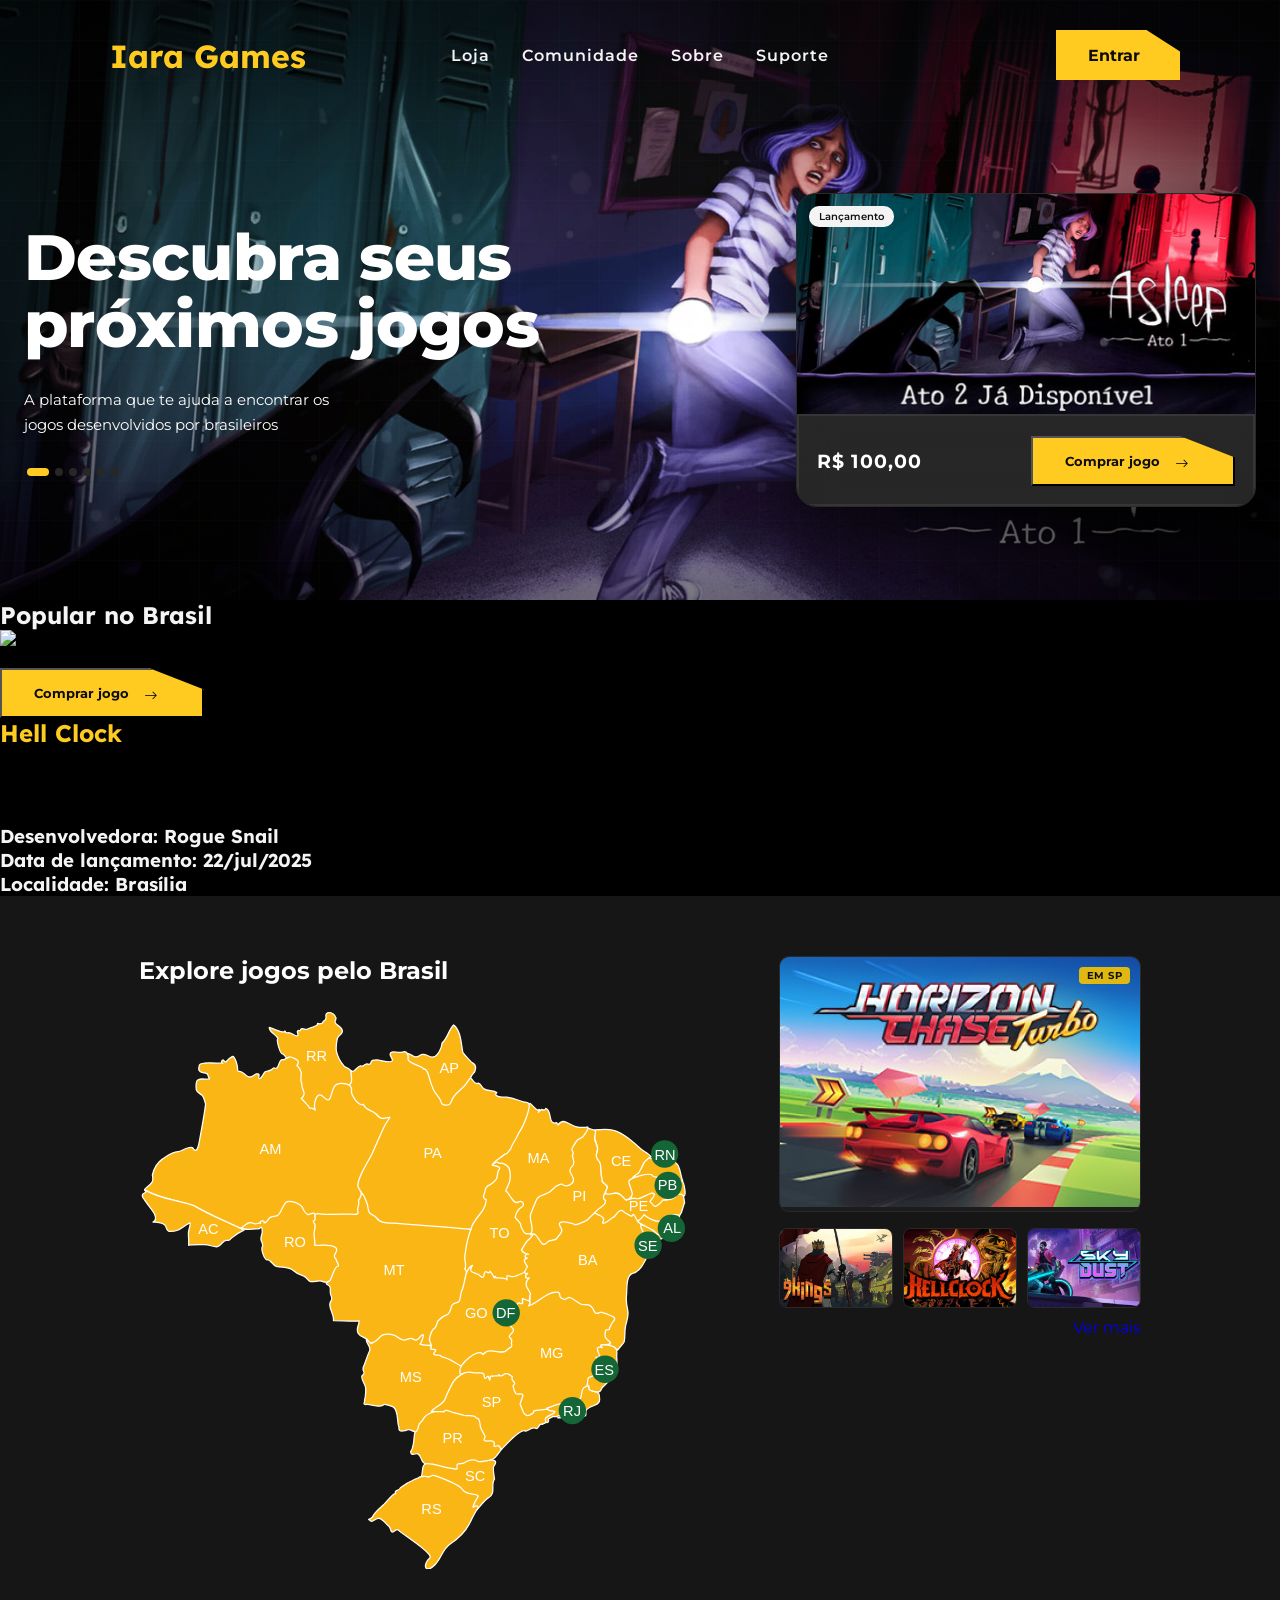
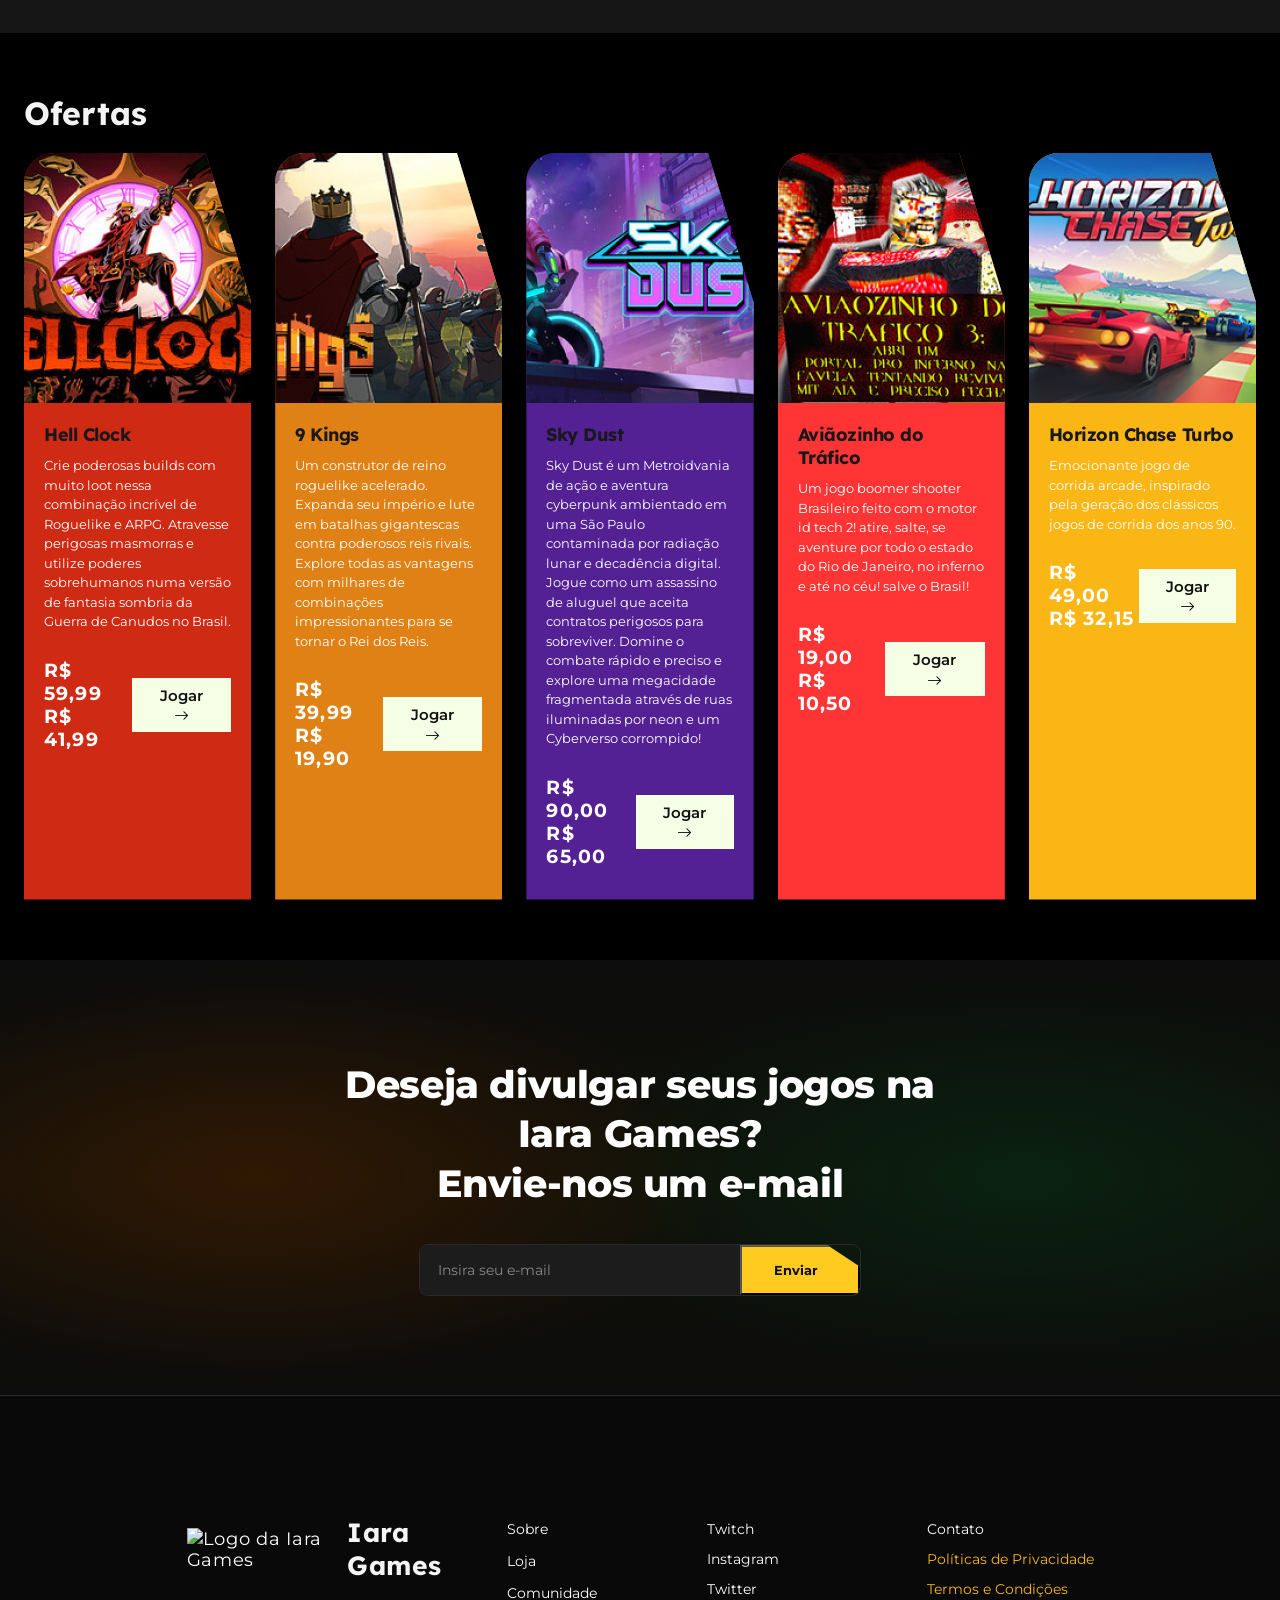
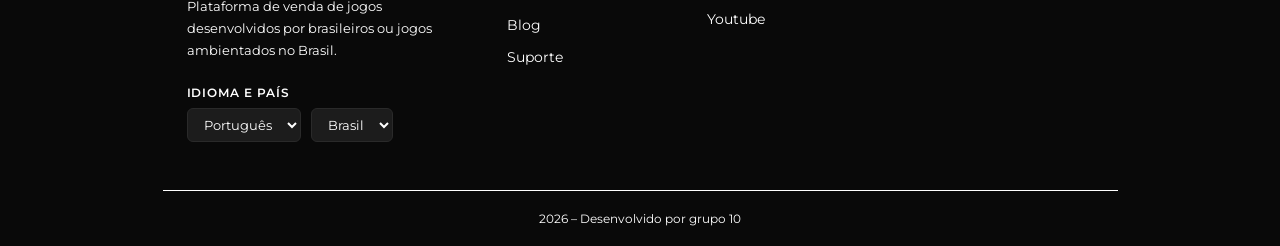
==== commit 0ffc1a66: "add favicon e apagando imagens nao usadas" ====
--- a/index.html
+++ b/index.html
@@ -1,200 +1,364 @@
 <!doctype html>
 <html lang="pt-BR">
-
-<head>
-  <meta charset="UTF-8" />
-  <meta name="viewport" content="width=device-width, initial-scale=1.0" />
-  <title>Iara Games</title>
-
-  <link rel="preconnect" href="https://fonts.googleapis.com" />
-  <link rel="preconnect" href="https://fonts.gstatic.com" crossorigin />
-  <link
-    href="https://fonts.googleapis.com/css2?family=Barlow&family=Lexend:wght@100..900&family=Montserrat:ital,wght@0,100..900;1,100..900&display=swap"
-    rel="stylesheet" />
-
-  <link rel="stylesheet" href="https://cdn.jsdelivr.net/npm/bootstrap-icons@1.13.1/font/bootstrap-icons.min.css" />
-
-  <link rel="stylesheet" href="assets/styles/style.css" />
-</head>
-
-<body>
-  <!-- Area Header  -->
-  <header class="header-page">
-    <div class="logo">
-      <img src="assets/images/Union.svg" alt="" />
-      <h1>Iara Games</h1>
-    </div>
-    <nav>
-      <ul class="header-menu">
-        <li><a href="#" class="item-menu">Loja</a></li>
-        <li><a href="#" class="item-menu">Comunidade</a></li>
-        <li><a href="#" class="item-menu">Sobre</a></li>
-        <li><a href="#" class="item-menu">Suporte</a></li>
-      </ul>
-    </nav>
-    <div class="header-button">
-      <a href="#" class="navbar-button">Entrar</a>
-    </div>
-  </header>
-
-  <!-- ===== HERO ===== -->
-  <section class="hero">
-    <div class="hero__bg"></div>
-    <div class="hero__content">
-      <div class="hero__text">
-        <h1 class="hero__title">Descubra seus<br />próximos jogos</h1>
-        <p class="hero__sub">
-          A plataforma que te ajuda a encontrar os<br />jogos desenvolvidos
-          por brasileiros
-        </p>
-        <div class="hero__dots">
-          <span class="dot dot--active"></span>
-          <span class="dot"></span>
-          <span class="dot"></span>
-          <span class="dot"></span>
-          <span class="dot"></span>
-          <span class="dot"></span>
-        </div>
+  <head>
+    <meta charset="UTF-8" />
+    <meta name="viewport" content="width=device-width, initial-scale=1.0" />
+    <title>Iara Games</title>
+
+    <!-- Fontes do Google -->
+    <link rel="preconnect" href="https://fonts.googleapis.com" />
+    <link rel="preconnect" href="https://fonts.gstatic.com" crossorigin />
+    <link
+      href="https://fonts.googleapis.com/css2?family=Barlow&family=Lexend:wght@100..900&family=Montserrat:ital,wght@0,100..900;1,100..900&family=Poppins:ital,wght@0,100;0,200;0,300;0,400;0,500;0,600;0,700;0,800;0,900;1,100;1,200;1,300;1,400;1,500;1,600;1,700;1,800;1,900&family=Roboto:ital,wght@0,100..900;1,100..900&display=swap"
+      rel="stylesheet"
+    />
+    <!-- Link Icons Bootstrap -->
+    <link
+      rel="stylesheet"
+      href="https://cdn.jsdelivr.net/npm/bootstrap-icons@1.13.1/font/bootstrap-icons.min.css"
+    />
+    <link
+      rel="shortcut icon"
+      href="assets/images/favicon.ico"
+      type="image/x-icon"
+    />
+    <!-- Link Css -->
+    <link rel="stylesheet" href="assets/styles/style.css" />
+  </head>
+
+  <body>
+    <!-- Area Header  -->
+    <header class="header-page">
+      <div class="logo">
+        <img src="assets/images/Union.svg" alt="" />
+        <h1>Iara Games</h1>
       </div>
-      <div class="hero__card">
-        <div class="hero__card-badge">Lançamento</div>
-        <img src="assets/images/banner-card-asleep.png" alt="Asleep Ato 1" class="hero__card-img" />
-        <div class="hero__card-overlay">
-          <div class="hero__card-footer">
-            <span class="price">R$ 100,00</span>
+      <nav>
+        <ul class="header-menu">
+          <li><a href="#" class="item-menu">Loja</a></li>
+          <li><a href="#" class="item-menu">Comunidade</a></li>
+          <li><a href="#" class="item-menu">Sobre</a></li>
+          <li><a href="#" class="item-menu">Suporte</a></li>
+        </ul>
+      </nav>
+      <div class="header-button">
+        <a href="#" class="navbar-button">Entrar</a>
+      </div>
+    </header>
+
+    <!-- ===== HERO ===== -->
+    <section class="hero">
+      <div class="hero__bg"></div>
+      <div class="hero__content">
+        <div class="hero__text">
+          <h1 class="hero__title">Descubra seus<br />próximos jogos</h1>
+          <p class="hero__sub">
+            A plataforma que te ajuda a encontrar os<br />jogos desenvolvidos
+            por brasileiros
+          </p>
+          <div class="hero__dots">
+            <span class="dot dot--active"></span>
+            <span class="dot"></span>
+            <span class="dot"></span>
+            <span class="dot"></span>
+            <span class="dot"></span>
+            <span class="dot"></span>
+          </div>
+        </div>
+        <div class="hero__card">
+          <div class="hero__card-badge">Lançamento</div>
+          <img
+            src="assets/images/banner-card-asleep.png"
+            alt="Asleep Ato 1"
+            class="hero__card-img"
+          />
+          <div class="hero__card-overlay">
+            <div class="hero__card-footer">
+              <span class="price">R$ 100,00</span>
+              <button class="navbar-button">
+                Comprar jogo <i class="bi bi-arrow-right"></i>
+              </button>
+            </div>
+          </div>
+        </div>
+      </div>
+    </section>
+
+    <!-- ===== Popular no Brasil ===== -->
+    <section class="Popular">
+      <div class="pop">
+        <h2>Popular no Brasil</h2>
+      </div>
+      <div class="pop-conteudo">
+        <div class="pop-container">
+          <img
+            src="assets/images/popularnobrasilhellclock.jpg"
+            alt="Imagem do banner jogo Hellclock"
+            class="img-hell"
+          />
+          <div class="popular-preco">
+            <span class="price-pop">R$ 100,00</span>
             <button class="navbar-button">
               Comprar jogo <i class="bi bi-arrow-right"></i>
             </button>
           </div>
         </div>
+
+        <div class="synopsis">
+          <div class="popular__name-row">
+            <h1>Hell Clock</h1>
+            <div class="popular-tags">
+              <span id="tag" class="tag-rpg">RPG</span>
+              <span id="tag" class="tag-acao">Ação</span>
+              <span id="tag" class="tag-roguelike">Roguelike</span>
+            </div>
+          </div>
+          <p class="white-text">
+            Hell Clock é um RPG de ação roguelike brasileiro, desenvolvido pela
+            Rogue Snail e publicado pela Mad Mushroom, ambientado na Guerra de
+            Canudos (1896) com toques de terror gótico nordestino. O jogador
+            controla Pajeú, um guerreiro que desce ao inferno para resgatar a
+            alma de Antônio Conselheiro, enfrentando hordas demoníacas em
+            campanhas rápidas.
+          </p>
+          <h3>Desenvolvedora: Rogue Snail</h3>
+          <h3>Data de lançamento: 22/jul/2025</h3>
+          <h3>Localidade: Brasília</h3>
+        </div>
       </div>
-    </div>
-  </section>
-
-  <!-- ===== Popular no Brasil ===== -->
-  <section class="Popular">
-    <div class="pop">
-      <h2> Popular no Brasil</h2>
-    </div>
-    <div class="imghell">
-      <div class="img-hell-container">
-        <img src="assets/images/popularnobrasilhellclock.jpg" alt="HellClock" class="img-hell">
-        <div class="popular-preco">
-          <span class="price-pop">R$ 100,00</span>
-          <button class="navbar-button">Comprar jogo &rarr;</button>
-        </div>
-        
-      </div>
-      
-      <div class="synopsis">
-        <div class="popular__name-row">
-          <h1>Hell Clock</h1>
-          <div class="popular-tags">
-            <span class="tag">RPG</span>
-            <span class="tag">Ação</span>
-            <span class="tag">Roguelike</span>
-        </div>
-        <p class="white-text">Hell Clock é um RPG de ação roguelike brasileiro, desenvolvido pela Rogue Snail e publicado pela Mad
-          Mushroom, ambientado na Guerra de Canudos (1896) com toques de terror gótico nordestino. O jogador controla
-          Pajeú, um guerreiro que desce ao inferno para resgatar a alma de Antônio Conselheiro, enfrentando hordas
-          demoníacas em campanhas rápidas.</p>
-        <h3>Desenvolvedora: Julia Gabriela</h3>
-        <h3>São Paulo, SP</h3>
-      </div>
-    </div>
-  </section>
-  <!-- Fim Popular-->
-
-  <!-- ===== EXPLORE PELO BRASIL ===== -->
-  <section class="explore section-gap">
-    <div class="container">
-      <div class="explore__inner">
-        <div class="explore__map-side">
-          <h2 class="explore__title">Explore jogos pelo Brasil</h2>
-          <div class="explore__map">
-            <!-- Simplified Brazil SVG silhouette -->
-            <svg version="1.1" id="svg-map" xmlns="http://www.w3.org/2000/svg"
-              xmlns:xlink="http://www.w3.org/1999/xlink" x="0px" y="0px" width="550px" height="560px"
-              viewBox="0 0 450 460" enable-background="new 0 0 450 460" xml:space="preserve">
-              <g>
-                <a xlink:href="#tocantins" class="estado" name="Tocantins" code="17">
-                  <path stroke="#FFFFFF" stroke-width="1.0404" stroke-linecap="round" stroke-linejoin="round" d="M289.558,235.641
+    </section>
+    <!-- Fim Popular-->
+
+    <!-- ===== EXPLORE PELO BRASIL ===== -->
+    <section class="explore section-gap">
+      <div class="container">
+        <div class="explore__inner">
+          <div class="explore__map-side">
+            <h2 class="explore__title">Explore jogos pelo Brasil</h2>
+            <div class="explore__map">
+              <!-- Simplified Brazil SVG silhouette -->
+              <svg
+                version="1.1"
+                id="svg-map"
+                xmlns="http://www.w3.org/2000/svg"
+                xmlns:xlink="http://www.w3.org/1999/xlink"
+                x="0px"
+                y="0px"
+                width="550px"
+                height="560px"
+                viewBox="0 0 450 460"
+                enable-background="new 0 0 450 460"
+                xml:space="preserve"
+              >
+                <g>
+                  <a
+                    xlink:href="#tocantins"
+                    class="estado"
+                    name="Tocantins"
+                    code="17"
+                  >
+                    <path
+                      stroke="#FFFFFF"
+                      stroke-width="1.0404"
+                      stroke-linecap="round"
+                      stroke-linejoin="round"
+                      d="M289.558,235.641
         c16.104,0.575,44.973-31.647,44.835-45.259c-0.136-13.612-17.227-58.446-22.349-66.088c-5.122-7.628-37.905,2.506-37.905,2.506
-        S234.852,233.695,289.558,235.641z"></path>
-                  <text transform="matrix(1 0 0 1 287.0137 188.3208)" fill="#FFFFFF">TO</text>
-                </a>
-                <a xlink:href="#bahia" class="estado" name="Bahia" code="29">
-                  <path stroke="#FFFFFF" stroke-width="1.0404" stroke-linecap="round" stroke-linejoin="round"
-                    d="M313.276,197.775
+        S234.852,233.695,289.558,235.641z"
+                    ></path>
+                    <text
+                      transform="matrix(1 0 0 1 287.0137 188.3208)"
+                      fill="#FFFFFF"
+                    >
+                      TO
+                    </text>
+                  </a>
+                  <a xlink:href="#bahia" class="estado" name="Bahia" code="29">
+                    <path
+                      stroke="#FFFFFF"
+                      stroke-width="1.0404"
+                      stroke-linecap="round"
+                      stroke-linejoin="round"
+                      d="M313.276,197.775
         c2.084-2.739,3.506-7.012,6.464-8.764c1.641-0.973,3.232-4.684,4.271-5.163c2.304-1.014,12.161-25.143,20.706-22.513
         c1.095,0.342,29.881,3.478,32.153,7.532c2.246-0.506,17.582-8.804,25.829-4.999c9.172,4.246,11.225,20.679,11.2,20.843
         c0.107,0.328-0.823,5.765-0.985,5.929c-1.15,1-5.258-0.807-4.22,2.138c1.317,3.751,5.094,10.583,9.97,6.613
         c-3.669,6.574-6.846,16.022-13.966,17.747c-5.808,1.411-4.605,13.421-5.178,18.037c-0.465,3.75,0.192,8.448,1.014,12.117
         c1.148,4.959-0.821,8.6-1.808,13.42c-0.822,4.162-0.219,8.299-0.987,12.297c-0.271,1.286-4.407,5.723-5.559,7.148
         c-1.616-1.426-63.952-37.248-73.1-36.265c1.149-3.738,2.438-9.559-0.741-12.723c-8.625-8.572-0.135-19.335-0.162-19.432
-        c-0.546-1.725-5.396-6.079-0.026-7.175c-3.175,0.959-1.944-4.027,0.875-3.012C316.726,200.733,314.044,200.527,313.276,197.775z"></path>
-                  <text transform="matrix(1 0 0 1 359.7324 210.1221)" fill="#FFFFFF">BA</text>
-                </a>
-                <a xlink:href="#sergipe" class="estado" name="Sergipe" code="28">
-                  <path stroke="#FFFFFF" stroke-width="1.0404" stroke-linecap="round" stroke-linejoin="round" d="M408.561,191.735
+        c-0.546-1.725-5.396-6.079-0.026-7.175c-3.175,0.959-1.944-4.027,0.875-3.012C316.726,200.733,314.044,200.527,313.276,197.775z"
+                    ></path>
+                    <text
+                      transform="matrix(1 0 0 1 359.7324 210.1221)"
+                      fill="#FFFFFF"
+                    >
+                      BA
+                    </text>
+                  </a>
+                  <a
+                    xlink:href="#sergipe"
+                    class="estado"
+                    name="Sergipe"
+                    code="28"
+                  >
+                    <path
+                      stroke="#FFFFFF"
+                      stroke-width="1.0404"
+                      stroke-linecap="round"
+                      stroke-linejoin="round"
+                      d="M408.561,191.735
         c0.521-1.505,2.465-0.725,3.533-0.794c2.273-0.164,0.494-2.738,1.095-3.778c2.026-3.793-2.738-5.999-1.998-10.408
         c4.024,1.931,9.448,3.397,12.408,6.89c1.343,1.533,5.504,2.656,5.832,4.847c-6.822,0.384-6.901,8.819-11.942,11.572
-        C413.545,202.212,407.055,193.721,408.561,191.735z"></path>
-                  <path class="circle" d="M417.324,182.854c6.214,0,11.266,5.035,11.266,11.262c0,6.208-5.052,11.261-11.266,11.261
-        c-6.238,0-11.258-5.053-11.258-11.261C406.063,187.89,411.084,182.854,417.324,182.854z"></path>
-                  <text transform="matrix(1 0 0 1 408.9121 198.6689)" fill="#FFFFFF">SE</text>
-                </a>
-                <a xlink:href="#pernambuco" class="estado" name="Pernambuco" code="26">
-                  <path stroke="#FFFFFF" stroke-width="1.0404" stroke-linecap="round" stroke-linejoin="round" d="M373.011,167.238
+        C413.545,202.212,407.055,193.721,408.561,191.735z"
+                    ></path>
+                    <path
+                      class="circle"
+                      d="M417.324,182.854c6.214,0,11.266,5.035,11.266,11.262c0,6.208-5.052,11.261-11.266,11.261
+        c-6.238,0-11.258-5.053-11.258-11.261C406.063,187.89,411.084,182.854,417.324,182.854z"
+                    ></path>
+                    <text
+                      transform="matrix(1 0 0 1 408.9121 198.6689)"
+                      fill="#FFFFFF"
+                    >
+                      SE
+                    </text>
+                  </a>
+                  <a
+                    xlink:href="#pernambuco"
+                    class="estado"
+                    name="Pernambuco"
+                    code="26"
+                  >
+                    <path
+                      stroke="#FFFFFF"
+                      stroke-width="1.0404"
+                      stroke-linecap="round"
+                      stroke-linejoin="round"
+                      d="M373.011,167.238
         c2.709-0.795,6.218-14.106,8.325-15.106c4.136-1.986,17.255-1.437,17.8,4.903c-0.437-0.068,8.189-2.273,7.479-1.466
         c1.7-0.711,10.518-4.723,12.599-4.82c0.274-0.013,4.603,0.905,3.068,2.315c-0.464,0.439,4.219,3.698,10.789,3.45
         c4.66-0.176,5.179-3.436,8.627-4.409c5.89-1.67,4.737,3.698,5.589,6.943c-1.182,2.684-1.646,5.586-2.74,8.285
         c-1.533,3.792-9.804,9.791-13.39,12.119c-7.287,4.778-21.802-4.067-22.762-5.67c-0.602-0.985-2.55-5.121-3.178-5.107
         c-0.629,0.356-1.04,0.861-1.287,1.519c-0.904-0.013-7.256-3.533-7.502-4.655c-4.769-1.151-5.425,6.108-8.957,6.19
-        c0.219,0.108-8.244,6.681-7.506,3.314C383.556,170.4,374.241,168.566,373.011,167.238z"></path>
-                  <text transform="matrix(1 0 0 1 401.3984 165.8003)" fill="#FFFFFF">PE</text>
-                </a>
-                <a xlink:href="#alagoas" class="estado" name="Alagoas" code="27">
-                  <path stroke="#FFFFFF" stroke-width="1.0404" stroke-linecap="round" stroke-linejoin="round" d="M413.953,169.018
+        c0.219,0.108-8.244,6.681-7.506,3.314C383.556,170.4,374.241,168.566,373.011,167.238z"
+                    ></path>
+                    <text
+                      transform="matrix(1 0 0 1 401.3984 165.8003)"
+                      fill="#FFFFFF"
+                    >
+                      PE
+                    </text>
+                  </a>
+                  <a
+                    xlink:href="#alagoas"
+                    class="estado"
+                    name="Alagoas"
+                    code="27"
+                  >
+                    <path
+                      stroke="#FFFFFF"
+                      stroke-width="1.0404"
+                      stroke-linecap="round"
+                      stroke-linejoin="round"
+                      d="M413.953,169.018
         c3.78,3.313,9.424,5.505,12.547,5.491c3.229-0.013,5.009-3.328,7.421-4.794c1.177-0.712,10.297-1.93,9.174,1.042
         c-1.807,4.848-7.122,8.585-10.024,12.789c-2.792,2-3.423,7.093-6.354,1.864c-3.259,0.424-3.722-4.424-6.957-4.477
-        c-3.668-2.261-7.998-3.769-11.201-6.342C410.615,172.646,412.751,171.359,413.953,169.018z"></path>
-                  <path class="circle" d="M436.423,168.763c6.236,0,11.258,5.054,11.258,11.278c0,6.207-5.02,11.259-11.258,11.259
-        c-6.241,0-11.263-5.052-11.263-11.259C425.16,173.816,430.182,168.763,436.423,168.763z"></path>
-                  <text transform="matrix(1 0 0 1 429.7891 183.895)" fill="#FFFFFF">AL</text>
-                </a>
-                <a xlink:href="#riograndedonorte" class="estado" name="Rio Grande do Norte" code="24">
-                  <path stroke="#FFFFFF" stroke-width="1.0404" stroke-linecap="round" stroke-linejoin="round"
-                    d="M404.698,138.795
+        c-3.668-2.261-7.998-3.769-11.201-6.342C410.615,172.646,412.751,171.359,413.953,169.018z"
+                    ></path>
+                    <path
+                      class="circle"
+                      d="M436.423,168.763c6.236,0,11.258,5.054,11.258,11.278c0,6.207-5.02,11.259-11.258,11.259
+        c-6.241,0-11.263-5.052-11.263-11.259C425.16,173.816,430.182,168.763,436.423,168.763z"
+                    ></path>
+                    <text
+                      transform="matrix(1 0 0 1 429.7891 183.895)"
+                      fill="#FFFFFF"
+                    >
+                      AL
+                    </text>
+                  </a>
+                  <a
+                    xlink:href="#riograndedonorte"
+                    class="estado"
+                    name="Rio Grande do Norte"
+                    code="24"
+                  >
+                    <path
+                      stroke="#FFFFFF"
+                      stroke-width="1.0404"
+                      stroke-linecap="round"
+                      stroke-linejoin="round"
+                      d="M404.698,138.795
         c2.383-4.027,6.574-6.123,8.49-11.149c1.973-5.107,3.834-5.818,8.764-4.642c5.041,1.207,9.339,0.837,14.57,1.671
         c7.534,1.193,6.848,10.968,9.206,16.516c-1.919,1.096-13.972,0.521-15.064-1.657c-1.041-2.067-2.904,7.107-5.094,7.3
-        c1.532-5.847-12.654,1.78-5.424-8.683c2.545-3.67-6.302-0.808-6.711,0.725C410.121,144.013,407.217,139.151,404.698,138.795z"></path>
-                  <path class="circle" d="M430.827,107.798c6.241,0,11.261,5.039,11.261,11.261c0,6.224-5.02,11.261-11.261,11.261
-        c-6.209,0-11.26-5.037-11.26-11.261C419.567,112.837,424.618,107.798,430.827,107.798z"></path>
-                  <text transform="matrix(1 0 0 1 422.541 123.9009)" fill="#FFFFFF">RN</text>
-                </a>
-                <a xlink:href="#ceara" class="estado" name="Ceará" code="23">
-                  <path stroke="#FFFFFF" stroke-width="1.0404" stroke-linecap="round" stroke-linejoin="round" d="M372.379,104.409
+        c1.532-5.847-12.654,1.78-5.424-8.683c2.545-3.67-6.302-0.808-6.711,0.725C410.121,144.013,407.217,139.151,404.698,138.795z"
+                    ></path>
+                    <path
+                      class="circle"
+                      d="M430.827,107.798c6.241,0,11.261,5.039,11.261,11.261c0,6.224-5.02,11.261-11.261,11.261
+        c-6.209,0-11.26-5.037-11.26-11.261C419.567,112.837,424.618,107.798,430.827,107.798z"
+                    ></path>
+                    <text
+                      transform="matrix(1 0 0 1 422.541 123.9009)"
+                      fill="#FFFFFF"
+                    >
+                      RN
+                    </text>
+                  </a>
+                  <a xlink:href="#ceara" class="estado" name="Ceará" code="23">
+                    <path
+                      stroke="#FFFFFF"
+                      stroke-width="1.0404"
+                      stroke-linecap="round"
+                      stroke-linejoin="round"
+                      d="M372.379,104.409
         c0.437-1.368,2.961-3.627,1.043-5.025c12.106-1.328,17.581-0.849,27.66,6.723c4.026,3.054,6.822,5.574,10.571,9.147
         c1.317,1.273,7.614,4.313,7.914,6.164c-0.054-0.316-5.396,3.696-5.997,5.217c-1.066,2.684-2.659,6.093-4.3,8.298
         c0.025-0.055-6.903,3.957-3.532,4.217c-4.41,3.821-1.015,8.135-0.797,11.517c0.196,2.767-4.38,7.587-6.765,5.422
         c-2.244-1.999-3.998-5.711-7.779-5.094c-1.998,0.329-5.476,2.189-7.612,0.479c-2.52-2.054,3.669-5.162-0.545-7.354
         c-6.987-3.615-1.264-15.393-6.684-20.239c-3.504-3.136,1.753-7.313,0.109-10.749C374.952,111.68,373.694,105.244,372.379,104.409
-        C373.035,102.314,374.815,105.971,372.379,104.409z"></path>
-                  <text transform="matrix(1 0 0 1 386.8379 129.0347)" fill="#FFFFFF">CE</text>
-                </a>
-                <a xlink:href="#piaui" class="estado" name="Piauí" code="22">
-                  <path stroke="#FFFFFF" stroke-width="1.0404" stroke-linecap="round" stroke-linejoin="round" d="M320.781,185.478
+        C373.035,102.314,374.815,105.971,372.379,104.409z"
+                    ></path>
+                    <text
+                      transform="matrix(1 0 0 1 386.8379 129.0347)"
+                      fill="#FFFFFF"
+                    >
+                      CE
+                    </text>
+                  </a>
+                  <a xlink:href="#piaui" class="estado" name="Piauí" code="22">
+                    <path
+                      stroke="#FFFFFF"
+                      stroke-width="1.0404"
+                      stroke-linecap="round"
+                      stroke-linejoin="round"
+                      d="M320.781,185.478
         c2.465-5.149-7.505-20.801-7.505-20.801s47.354-65.868,54.285-66.841c0.299-0.042,6.243,1.768,6.463,2.219
         c0.438,0.863-0.821,5.244-0.685,6.587c0.275,2.629,2.879,6.587,2.328,8.684c-1.15,4.736-1.863,6.134,1.369,9.901
         c2.794,3.245,0.325,10.16,2.544,14.269c-1.778,4.23,4.768,3.656,3.943,7.613c-0.655,3.163-5.424,7.655-1.176,10.312
         c0.274,4.642-4.685,4.983-6.79,7.818c-2.631,2.835-5.535,5.013-7.999,7.888c-0.55,0.671-8.821,4.096-9.998,4.082
         c0.302-0.301-17.665-6.449-11.967,2.354c2.463,3.808-1.505,5.56-3.177,8.778c-0.633,2.164-5.836,0.958-7.836,3.205
-        C328.176,198.748,327.409,180.727,320.781,185.478z"></path>
-                  <text transform="matrix(1 0 0 1 355.127 158.1045)" fill="#FFFFFF">PI</text>
-                </a>
-                <a xlink:href="#maranhao" class="estado" name="Maranhão" code="21">
-                  <path stroke="#FFFFFF" stroke-width="1.0404" stroke-linecap="round" stroke-linejoin="round" d="M288.845,127.827
+        C328.176,198.748,327.409,180.727,320.781,185.478z"
+                    ></path>
+                    <text
+                      transform="matrix(1 0 0 1 355.127 158.1045)"
+                      fill="#FFFFFF"
+                    >
+                      PI
+                    </text>
+                  </a>
+                  <a
+                    xlink:href="#maranhao"
+                    class="estado"
+                    name="Maranhão"
+                    code="21"
+                  >
+                    <path
+                      stroke="#FFFFFF"
+                      stroke-width="1.0404"
+                      stroke-linecap="round"
+                      stroke-linejoin="round"
+                      d="M288.845,127.827
         c4.108-2.726,31.195-48.985,31.386-50.395c1.235,0.397,6.084,7.435,7.562,5.025c0.493,0.013-0.328,2.15-0.547,2.396
         c-0.054-0.135,2.189-2.286,2.52-2.436c0.521-0.233,1.948,1.903,3.451-0.726c5.642,1.575,1.314,14.31,9.121,11.694
         c-1.147,0.384,1.452,0.74,0.848,1.905c5.095-6.587,8.488-0.027,15.337,1.491c2.025,0.466,6.243,0.575,8.162,0.207
@@ -205,19 +369,41 @@
         c-0.081-3.739-2.738-4.176-4.821-7.477c0.356-3.025,2.466-6.929,4.766-8.052c3.342-1.63,1.919-6.629-2.466-4.465
         c-3.505,1.726-4.709-2.794-6.958-5.287c0.548,0.59-3.064-4.696-3.146-3.697c0.19-1.89,2.876-5.833,3.341-8.448
         c0.575-3.259,0.52-6.764-0.521-10.105c-0.63-2.068-4.656-4.521-6.518-4.437c-1.289,0.287-2.443,0-3.427-0.878
-        C290.983,125.675,290.983,128.044,288.845,127.827z"></path>
-                  <text transform="matrix(1 0 0 1 318.2754 126.7036)" fill="#FFFFFF">MA</text>
-                </a>
-                <a xlink:href="#amapa" class="estado" name="Amapá" code="16">
-                  <path stroke="#FFFFFF" stroke-width="1.0404" stroke-linecap="round" stroke-linejoin="round" d="M225.198,39.089
+        C290.983,125.675,290.983,128.044,288.845,127.827z"
+                    ></path>
+                    <text
+                      transform="matrix(1 0 0 1 318.2754 126.7036)"
+                      fill="#FFFFFF"
+                    >
+                      MA
+                    </text>
+                  </a>
+                  <a xlink:href="#amapa" class="estado" name="Amapá" code="16">
+                    <path
+                      stroke="#FFFFFF"
+                      stroke-width="1.0404"
+                      stroke-linecap="round"
+                      stroke-linejoin="round"
+                      d="M225.198,39.089
         c3.274,1.165,3.985-1.315,6.572-1.74c3.616-0.603,5.683,2.725,9.037,2.067c4.055-0.78,7.093-8.025,7.314-11.598
         c4.492-3.534,5.503-11.258,9.42-14.68c6.055,4.258,6.11,15.788,7.589,22.485c-0.164,0.083,6.57,7.998,7.944,8.682
         c3.396,1.657,3.366,6.203,0.078,9.34c-3.777,3.587-7.449,34.275-7.449,34.275h-46.489c0,0,0.932-50.366,0-51.449
-        C221.814,36.458,223.334,38.417,225.198,39.089z"></path>
-                  <text transform="matrix(1 0 0 1 245.9023 52.6099)" fill="#FFFFFF">AP</text>
-                </a>
-                <a xlink:href="#para" class="estado" name="Pará" code="15">
-                  <path stroke="#FFFFFF" stroke-width="1.0404" stroke-linecap="round" stroke-linejoin="round" d="M173.378,50.619
+        C221.814,36.458,223.334,38.417,225.198,39.089z"
+                    ></path>
+                    <text
+                      transform="matrix(1 0 0 1 245.9023 52.6099)"
+                      fill="#FFFFFF"
+                    >
+                      AP
+                    </text>
+                  </a>
+                  <a xlink:href="#para" class="estado" name="Pará" code="15">
+                    <path
+                      stroke="#FFFFFF"
+                      stroke-width="1.0404"
+                      stroke-linecap="round"
+                      stroke-linejoin="round"
+                      d="M173.378,50.619
         c2.259,2.63,5.629-4.478,7.901-3.82c3.19,0.918,1.478-1.108,5.026-1.752c1.931,0.806,3.096,0.273,3.519-1.631
         c0.535-1.26,1.453-1.726,2.725-1.384c1.768-1.684,13.558,3.603,14.68,0.384c0.629-1.821-4.287-5.709-0.302-6.997
         c1.643-0.533,6.012,0.808,8.75-0.068c3.986-1.288,4.876,2.684,4.382,6.066c0.631,3.587,13.145,5.766,12.982,7.97
@@ -230,23 +416,54 @@
         c-4.107,1.426-2.736,4.135-4.271,7.655c-0.933,2.054-0.546,3.491,1.756,4.339c-0.083,2.835-0.988,5.575-2.385,7.998
         c-3.041,5.245-9.009,9.818-10.079,16.27c-3.261,3.408-87.066-1.22-87.464-2.644c-1.423-5.012,1.508-24.006-2.808-27.88
         c-0.19-2.082-29.893-6.299-30.714-8.081C150.016,140.479,173.173,58.561,173.378,50.619z M319.139,77.664
-        C319.302,76.912,319.74,78.76,319.139,77.664z"></path>
-                  <text transform="matrix(1 0 0 1 232.7725 122.5137)" fill="#FFFFFF">PA</text>
-                </a>
-                <a xlink:href="#roraima" class="estado" name="Roraima" code="14">
-                  <path stroke="#FFFFFF" stroke-width="1.0404" stroke-linecap="round" stroke-linejoin="round" d="M113.18,24.107
+        C319.302,76.912,319.74,78.76,319.139,77.664z"
+                    ></path>
+                    <text
+                      transform="matrix(1 0 0 1 232.7725 122.5137)"
+                      fill="#FFFFFF"
+                    >
+                      PA
+                    </text>
+                  </a>
+                  <a
+                    xlink:href="#roraima"
+                    class="estado"
+                    name="Roraima"
+                    code="14"
+                  >
+                    <path
+                      stroke="#FFFFFF"
+                      stroke-width="1.0404"
+                      stroke-linecap="round"
+                      stroke-linejoin="round"
+                      d="M113.18,24.107
         c-0.972-2.753-7.861-5.889-6.999-8.984c0.068-0.232,13.229,6.053,12.79,2.808c0.398,1.329,1.219,1.889,2.439,1.685
         c1.889-1.301,7.148,4.204,8.216,1.889c0.438-0.959-1.657-3.753,0.74-3.848c1.026,0.438,1.534,0.164,1.52-0.822
         c0.835-1.752,3.575,0.219,4.793,0.083c0.767-1.056,10.625-3.026,9.037-5.094c1.37,0.438,4.574,0.808,4.63-1.547
         c4.546-2.054,1.15-4.409,2.644-6.354c2.177-2.82,9.791,0.809,7.327,5.738c-1.972,3.93,7.121,4.027,5.724,9.366
         c-0.452,1.686-2.479,2.724-3.423,3.971c-1.179,1.546-1.836,9.243-1.356,11.53c1.041,4.889,3.231,8.695,6.134,12.16
         c1.712,2.027,5.614,2.261,5.724,4.369c0.164,2.945,1.165,6.177,0.329,9.092c-1.547,5.424-36.618,30.471-36.618,30.471
-        s-12.517-52.736-20.335-54.063C115.261,36.417,111.523,25.682,113.18,24.107z"></path>
-                  <text transform="matrix(1 0 0 1 136.2939 42.3862)" fill="#FFFFFF">RR</text>
-                </a>
-                <a xlink:href="#amazonas" class="estado" name="Amazonas" code="13">
-                  <path stroke="#FFFFFF" stroke-width="1.0404" stroke-linecap="round" stroke-linejoin="round"
-                    d="M10.078,136.412
+        s-12.517-52.736-20.335-54.063C115.261,36.417,111.523,25.682,113.18,24.107z"
+                    ></path>
+                    <text
+                      transform="matrix(1 0 0 1 136.2939 42.3862)"
+                      fill="#FFFFFF"
+                    >
+                      RR
+                    </text>
+                  </a>
+                  <a
+                    xlink:href="#amazonas"
+                    class="estado"
+                    name="Amazonas"
+                    code="13"
+                  >
+                    <path
+                      stroke="#FFFFFF"
+                      stroke-width="1.0404"
+                      stroke-linecap="round"
+                      stroke-linejoin="round"
+                      d="M10.078,136.412
         c1.15-4.972,4.258-10.394,8.215-13.105c4.41-3.027,7.656-5.71,13.105-6.082c2.165-0.149,10.216-5.75,11.983-2.984
         c3.711,5.765,4.998-3.739,5.574-7.025c1.726-9.667,3.697-19.322,4.86-29.086c-0.342-1.356-2.013-6.231-2.833-7.163
         c-1.453-1.616-4.287-2.122-4.768-4.544c-0.272-1.452-0.574-7.258,1.109-8.121c3.494-1.768,6.547-0.042,9.737-0.89
@@ -262,21 +479,47 @@
         c2.26,5.737,6.889,4.285,10.407,8.051c5.094,5.464,4.37,3.396,11.313,2.848c-2.259,3.602-3.425,4.808-5.272,8.86
         c-3.149,6.862-6.15,13.776-9.204,20.678c-2.437,5.505-14.843,23.471-11.105,28.442c4.806,6.395,9.339,30.183,11.324,29.934
         c-6.162-0.26-48.079-10.625-51.652-8.105c-1.453,1.013-53.626,10.503-55.9,10.819c-6.369,0.875-18.09-7.272-23.719-10.136
-        c-8.601-4.381-16.61-8.981-26.088-11.05c-10.282-2.259-20.635-4.793-29.878-10.011C4.121,145.766,12.433,144.779,10.078,136.412z"></path>
-                  <text transform="matrix(1 0 0 1 98.1406 119.0591)" fill="#FFFFFF">AM</text>
-                </a>
-                <a xlink:href="#acre" class="estado" name="Acre" code="12">
-                  <path stroke="#FFFFFF" stroke-width="1.0404" stroke-linecap="round" stroke-linejoin="round"
-                    d="M3.656,148.545
+        c-8.601-4.381-16.61-8.981-26.088-11.05c-10.282-2.259-20.635-4.793-29.878-10.011C4.121,145.766,12.433,144.779,10.078,136.412z"
+                    ></path>
+                    <text
+                      transform="matrix(1 0 0 1 98.1406 119.0591)"
+                      fill="#FFFFFF"
+                    >
+                      AM
+                    </text>
+                  </a>
+                  <a xlink:href="#acre" class="estado" name="Acre" code="12">
+                    <path
+                      stroke="#FFFFFF"
+                      stroke-width="1.0404"
+                      stroke-linecap="round"
+                      stroke-linejoin="round"
+                      d="M3.656,148.545
         c12.557,7.544,27.524,8.367,41.082,13.2c12.802,8.065,27.278,12.845,40.616,19.872c-2.834,1.205-7.587,4.382-9.983,6.395
         c-2.93,2.45-1.3,2.04-4.628,1.957c-2.93-0.069-3.957,4.615-7.203,5.259c-2.999,0.603-7.161-1.958-10.995-1.697
         c-1.905,0.136-11.969-0.056-12.64,0.603c0.313-3.642-0.385-7.299-0.165-10.941c0.096-1.439,1.998-6.533,1.245-7.451
         c-6.82,3.149-8.339,7.19-16.733,7.013c-2.136-0.042-2.562-2.492-3.081-4.001c-1.247-3.572-7.218-3.422-10.559-3.778
-        c6.299-3.41-3.107-11.9-5.216-15.679c-0.52-0.918-3.588-4.655-3.629-5.957C1.642,150.174,6.612,151.968,3.656,148.545z"></path>
-                  <text transform="matrix(1 0 0 1 47.7017 184.9355)" fill="#FFFFFF">AC</text>
-                </a>
-                <a xlink:href="#rondonia" class="estado" name="Rondônia" code="11">
-                  <path stroke="#FFFFFF" stroke-width="1.0404" stroke-linecap="round" stroke-linejoin="round" d="M83.34,180.232
+        c6.299-3.41-3.107-11.9-5.216-15.679c-0.52-0.918-3.588-4.655-3.629-5.957C1.642,150.174,6.612,151.968,3.656,148.545z"
+                    ></path>
+                    <text
+                      transform="matrix(1 0 0 1 47.7017 184.9355)"
+                      fill="#FFFFFF"
+                    >
+                      AC
+                    </text>
+                  </a>
+                  <a
+                    xlink:href="#rondonia"
+                    class="estado"
+                    name="Rondônia"
+                    code="11"
+                  >
+                    <path
+                      stroke="#FFFFFF"
+                      stroke-width="1.0404"
+                      stroke-linecap="round"
+                      stroke-linejoin="round"
+                      d="M83.34,180.232
         c0.931-1.574,5.341-4.668,6.312-4.656c1.355-0.067,2.671,0.138,3.958,0.603c3.012,1.44,2.039-1.135,5.341-0.123
         c-1.274-2.287,3.793-2.943,2.86-0.315c3.068,0.247,2.725-4.683,6.668-5.12c4.438-0.508,5.054-0.646,7.122-4.534
         c0.135-0.246,2.628-5.519,2.752-5.025c2.191-6.491,14.585-0.878,15.638,3.355c0.397,1.615,1.834,3.137,3.642,4.369
@@ -284,11 +527,27 @@
         c-4.464,1.191-2.039,1.726-6.6,0.15c-2.574-0.875-6.422,0.986-9.08,0.289c-2.409-0.645-3.041-3.957-5.86-4.683
         c-3.055-0.78-5.423-1.795-7.654-3.93c-4.041-3.876-8.983-2.645-14.475-3.808c-1.835-0.083-6.053-6.779-7.874-5.327
         c-1.821-0.438-5.381-9.094-3.397-11.204c0.124-1.67-0.26-3.204-1.163-4.627c-0.986-2.644,1.041-5.026,0.863-7.806
-        c-0.384-6.081-1.028-1.986-3.382-1.903C94.336,180.686,85.957,181.671,83.34,180.232z"></path>
-                  <text transform="matrix(1 0 0 1 118.1299 195.3193)" fill="#FFFFFF">RO</text>
-                </a>
-                <a xlink:href="#matogrosso" class="estado" name="Mato Grosso" code="51">
-                  <path stroke="#FFFFFF" stroke-width="1.0404" stroke-linecap="round" stroke-linejoin="round" d="M142.237,173.962
+        c-0.384-6.081-1.028-1.986-3.382-1.903C94.336,180.686,85.957,181.671,83.34,180.232z"
+                    ></path>
+                    <text
+                      transform="matrix(1 0 0 1 118.1299 195.3193)"
+                      fill="#FFFFFF"
+                    >
+                      RO
+                    </text>
+                  </a>
+                  <a
+                    xlink:href="#matogrosso"
+                    class="estado"
+                    name="Mato Grosso"
+                    code="51"
+                  >
+                    <path
+                      stroke="#FFFFFF"
+                      stroke-width="1.0404"
+                      stroke-linecap="round"
+                      stroke-linejoin="round"
+                      d="M142.237,173.962
         c4-0.316-1.888-6.452,5-5.738c7.914,0.808,16.295,0.328,24.279,0.218c1.629-0.013,8.902,1.288,7.395-1.833
         c-1.192-2.453,1.821-6.425,0.425-9.725c2.027-0.864,1.289-3.807,2.629-5.107c1.151-1.123,4.176,7.244,4.436,7.819
         c1.097,2.451,0.398,5.478,1.932,7.654c1.41,1.987,4.574,2.136,5.889,4.259c3.136,5.136,10.845,4.137,17.13,4.657
@@ -299,12 +558,27 @@
         c-0.289-1.385-1.042-1.876-2.124-2.424c-2.931-1.493,1.246-2.48,2.056-3.644c1.726-2.465,3.299-11.394,6.545-11.612
         c1.219-1.999-1.781-3.643-1.465-5.56c-3.902-3.588,0.506-4.643,0.369-7.984c-0.151-3.627-9.654-3.944-12.256-3.751
         c-1.821,0.137-4.109,0.562-5.888-0.094c0.493-3.521-0.521-6.054-0.535-9.217c-0.014-2.286,1.288-5.177,0.835-7.45
-        C143.581,176.618,141.937,174.714,142.237,173.962z"></path>
-                  <text transform="matrix(1 0 0 1 200.0244 218.4175)" fill="#FFFFFF">MT</text>
-                </a>
-                <a xlink:href="#mattogrossodosul" class="estado" name="Mato Grosso do Sul" code="50">
-                  <path stroke="#FFFFFF" stroke-width="1.0404" stroke-linecap="round" stroke-linejoin="round"
-                    d="M183.198,294.536
+        C143.581,176.618,141.937,174.714,142.237,173.962z"
+                    ></path>
+                    <text
+                      transform="matrix(1 0 0 1 200.0244 218.4175)"
+                      fill="#FFFFFF"
+                    >
+                      MT
+                    </text>
+                  </a>
+                  <a
+                    xlink:href="#mattogrossodosul"
+                    class="estado"
+                    name="Mato Grosso do Sul"
+                    code="50"
+                  >
+                    <path
+                      stroke="#FFFFFF"
+                      stroke-width="1.0404"
+                      stroke-linecap="round"
+                      stroke-linejoin="round"
+                      d="M183.198,294.536
         c2.136-4.464,3.177-9.394,5.312-13.61c1.712-3.344-4.067-7.587-2.423-9.807c0.027-0.026,2.738,3.641,3.917,3.725
         c3.204-1.534,4.807-2.272,6.984-5.228c2.615-3.59,10.832-3.014,14.051-0.305c1.259,1.041,3.068,2.107,4.668,2.574
         c3.163,0.934,5.889-3.013,8.559-0.873c3.724,2.982,4.626-1.862,7.86-3.509c1.945-1.012-1.768,8.465-2.244,7.781
@@ -312,12 +586,22 @@
         c0.302,3.837-0.987,61.813-0.987,61.813s-39.532,5.533-41.602,5.286c-3.889-0.492-3.587-3.231-8.063-0.933
         c-2.028,0.329-6.012,1.205-5.177-2.409c-2.013-4.354-0.111-14.625-4.849-17.088c-1.206-0.659-7.092-2.36-7.504-1.945
         c-1.699,1.777-3.739,1.562-6.121,1.121c-2.904,0.027-5.629-1.614-8.243-1.203c-4.178,0.656-0.603-2.986-1.645-3.535
-        c0.932-2.847,1.411-9.912,0.453-11.856c-0.165-0.331-3.52-7.232-2.547-8.108C186.306,297.688,182.334,299.415,183.198,294.536z"></path>
-                  <text transform="matrix(1 0 0 1 213.2939 306.7236)" fill="#FFFFFF">MS</text>
-                </a>
-                <a xlink:href="#goias" class="estado" name="Goiás" code="52">
-                  <path stroke="#FFFFFF" stroke-width="1.0404" stroke-linecap="round" stroke-linejoin="round"
-                    d="M237.768,270.519
+        c0.932-2.847,1.411-9.912,0.453-11.856c-0.165-0.331-3.52-7.232-2.547-8.108C186.306,297.688,182.334,299.415,183.198,294.536z"
+                    ></path>
+                    <text
+                      transform="matrix(1 0 0 1 213.2939 306.7236)"
+                      fill="#FFFFFF"
+                    >
+                      MS
+                    </text>
+                  </a>
+                  <a xlink:href="#goias" class="estado" name="Goiás" code="52">
+                    <path
+                      stroke="#FFFFFF"
+                      stroke-width="1.0404"
+                      stroke-linecap="round"
+                      stroke-linejoin="round"
+                      d="M237.768,270.519
         c0.628-2.904,1.835-7.396,4.709-8.766c1.015-1.644,1.754-5.147,2.275-5.586c2.408-2.247,3.889-3.783,6.63-4.656
         c3.723-1.205,3.338-5.342,4.846-8.165c1.504-2.845,4.736-1.15,5.942-3.382c1.479-2.834,0.741-6.161,2.189-8.874
         c2.902-5.531,1.862-17.363,8.656-20.567c-4.878,7.641,3.698,4.971,7.201,9.449c2.273,1.738,2.164-1.822,2.71-3.055
@@ -329,39 +613,102 @@
         c-3.288,0.327-0.549,2.19-1.121,3.888c-0.988,2.902,2.792,6.437-2.411,6.764c-3.586,0.219-2.682,1.341-2.682-2.739
         c-0.028-4.573-12.054-3.643-10.218,0.521c-4.901,6.355,12.05-0.326,9.668,6.355c-1.313,3.752,15.83,28.211,10.406,25.416
         c-1.944-0.986-50.804,10.271-49.982,12.105c-5.012-2.136-11.804-7.941-17.391-8.162c-0.438-2.189-3.618-1.284-5.095-1.533
-        c-3.724-0.604,1.04-3.231,0.22-4.109c-1.89-1.916-4.382,1.756-3.588-3.012C239.602,274.627,237.055,273.038,237.768,270.519z"></path>
-                  <text transform="matrix(1 0 0 1 266.9111 254.2139)" fill="#FFFFFF">GO</text>
-                </a>
-                <a xlink:href="#parana" class="estado" name="Paraná" code="41">
-                  <path stroke="#FFFFFF" stroke-width="1.0404" stroke-linecap="round" stroke-linejoin="round" d="M222.225,363.694
+        c-3.724-0.604,1.04-3.231,0.22-4.109c-1.89-1.916-4.382,1.756-3.588-3.012C239.602,274.627,237.055,273.038,237.768,270.519z"
+                    ></path>
+                    <text
+                      transform="matrix(1 0 0 1 266.9111 254.2139)"
+                      fill="#FFFFFF"
+                    >
+                      GO
+                    </text>
+                  </a>
+                  <a
+                    xlink:href="#parana"
+                    class="estado"
+                    name="Paraná"
+                    code="41"
+                  >
+                    <path
+                      stroke="#FFFFFF"
+                      stroke-width="1.0404"
+                      stroke-linecap="round"
+                      stroke-linejoin="round"
+                      d="M222.225,363.694
         c1.807-2.138,1.889-4.881,2.424-7.479c0.301-1.453,0.465-7.86,1.369-8.736c2.3-0.684,2.3-3.315,2.726-5.204
         c0.616-2.738,2.821-2.958,3.984-5.616c4.369-9.91,38.947-9.529,46.476-9.227c4.658,0.193,15.775,34.563,17.916,33.794
         c-1.728,2.19-5.754,8.929-8.41,8.984c-4.054,0.057-14.215,14.68-14.215,14.68s-37.329-12.05-40.287-11.285
-        c-3.875-1.449-2.698-6.491-6.054-8.216C226.663,364.623,222.498,367.8,222.225,363.694z"></path>
-                  <text transform="matrix(1 0 0 1 248.4453 356.1045)" fill="#FFFFFF">PR</text>
-                </a>
-                <a xlink:href="#santacatarina" class="estado" name="Santa Catarina" code="42">
-                  <path stroke="#FFFFFF" stroke-width="1.0404" stroke-linecap="round" stroke-linejoin="round" d="M231.029,383.959
+        c-3.875-1.449-2.698-6.491-6.054-8.216C226.663,364.623,222.498,367.8,222.225,363.694z"
+                    ></path>
+                    <text
+                      transform="matrix(1 0 0 1 248.4453 356.1045)"
+                      fill="#FFFFFF"
+                    >
+                      PR
+                    </text>
+                  </a>
+                  <a
+                    xlink:href="#santacatarina"
+                    class="estado"
+                    name="Santa Catarina"
+                    code="42"
+                  >
+                    <path
+                      stroke="#FFFFFF"
+                      stroke-width="1.0404"
+                      stroke-linecap="round"
+                      stroke-linejoin="round"
+                      d="M231.029,383.959
         c1.669-3.338-0.284-10.516,4.573-10.569c6.631-0.109,13.639,3.559,20.402,3.888c1.317,0.055,5.231,2.163,4.357-1.15
         c-1.095-4.164,3.945-1.863,5.67-3.179c2.274-1.724,8.187-4.106,11.311-1.367c1.423,1.809,20.05-5.395,13.284,3.946
         c-1.368,1.395,0.713,10.789,0.466,10.734c-3.449,4.438,1.726,11.666-5.096,15.334c-2.901,1.536-7.284,7.779-9.64,9.995
-        C276.085,411.866,233.534,382.918,231.029,383.959z"></path>
-                  <text transform="matrix(1 0 0 1 266.9111 387.7646)" fill="#FFFFFF">SC</text>
-                </a>
-                <a xlink:href="#riograndedosul" class="estado" name="Rio Grande do Sul" code="43">
-                  <path stroke="#FFFFFF" stroke-width="1.0404" stroke-linecap="round" stroke-linejoin="round"
-                    d="M191.236,416.881
+        C276.085,411.866,233.534,382.918,231.029,383.959z"
+                    ></path>
+                    <text
+                      transform="matrix(1 0 0 1 266.9111 387.7646)"
+                      fill="#FFFFFF"
+                    >
+                      SC
+                    </text>
+                  </a>
+                  <a
+                    xlink:href="#riograndedosul"
+                    class="estado"
+                    name="Rio Grande do Sul"
+                    code="43"
+                  >
+                    <path
+                      stroke="#FFFFFF"
+                      stroke-width="1.0404"
+                      stroke-linecap="round"
+                      stroke-linejoin="round"
+                      d="M191.236,416.881
         c0.52-2.684,7.38-8.409,9.477-10.351c0.37-0.359,8.599-10.08,9.174-8.329c-1.301-3.89,2.781-1.589,3.917-4.819
         c0.26-0.521,7.04-4.821,7.109-4.795c1.436-0.191,6.721-3.695,7.421-3.257c1.204-2.028,8.927-1.479,8.653-0.824
         c1.165-0.38,2.284-0.877,3.326-1.479c0.221-0.821,22.459,7.533,24.319,11.531c2.523,5.34,12.217,2.822,13.15,5.563
         c0.106,0.275-5.809,9.339-3.89,9.173c-0.985,0.08,3.204-2.875,3.834,0.409c-2.793,3.619-4.6,7.834-6.571,11.944
         c-3.696,7.614-8.872,12.765-15.886,17.42c-7.394,4.902-7.339,11.941-13.257,17.693c-8.091,7.942-10.159-0.574-4.08-5.752
         c3.806-3.231-22.527-19.746-25.578-22.732c-1.918-1.862-2.384,0.274-4.219,1.15c-2.547,1.205-1.917-2.822-3.588-4.273
-        c-2.3-1.999-4.793-5.479-7.737-6.68c-3.478-1.367-5.615,5.145-9.052,0.821C189.168,418.854,190.332,418.032,191.236,416.881z"></path>
-                  <text transform="matrix(1 0 0 1 231.0313 414.4658)" fill="#FFFFFF">RS</text>
-                </a>
-                <a xlink:href="#saopaulo" class="estado" name="São Paulo" code="35">
-                  <path stroke="#FFFFFF" stroke-width="1.0404" stroke-linecap="round" stroke-linejoin="round" d="M239.3,330.554
+        c-2.3-1.999-4.793-5.479-7.737-6.68c-3.478-1.367-5.615,5.145-9.052,0.821C189.168,418.854,190.332,418.032,191.236,416.881z"
+                    ></path>
+                    <text
+                      transform="matrix(1 0 0 1 231.0313 414.4658)"
+                      fill="#FFFFFF"
+                    >
+                      RS
+                    </text>
+                  </a>
+                  <a
+                    xlink:href="#saopaulo"
+                    class="estado"
+                    name="São Paulo"
+                    code="35"
+                  >
+                    <path
+                      stroke="#FFFFFF"
+                      stroke-width="1.0404"
+                      stroke-linecap="round"
+                      stroke-linejoin="round"
+                      d="M239.3,330.554
         c3.26-4.356,9.56-5.039,11.531-10.792c1.369-3.942,3.889-8.818,6.135-13.036c1.561-2.957,7.749-7.121,10.517-8.65
         c0.383-0.196,32.974-6.138,42.234-1.701c20.265,9.724,26.017,33.879,27.854,33.304c4.408-1.425,5.34,3.778,2.106,4.49
         c-1.754,0.413-6.519,1.479-6.49,3.399c0.027,3.448,0.521,1.615-2.931,3.639c-2.189-1.42-3.34,4.111-4.763,3.426
@@ -369,11 +716,27 @@
         c-0.466-1.369-2.658,0.385-4.025,0.082c-0.986-0.192,1.751-4.079-2.303-4.52c-1.369-0.164-3.753,0.303-4.929,0.084
         c-2.903-0.547,0.108-2.41-0.439-3.862c-1.067-2.986-3.013-4.931-3.751-7.779c-0.52-1.945,0.165-7.531-3.615-7.395
         c-0.848-2.956-6.628-1.451-9.066-1.862c-0.162,0.163-8.846-2.684-10.079-2.684c-1.616-0.029-6.791-3.396-7.121-0.274
-        C247.982,330.386,239.876,331.21,239.3,330.554z"></path>
-                  <text transform="matrix(1 0 0 1 280.6816 327.3193)" fill="#FFFFFF">SP</text>
-                </a>
-                <a xlink:href="#minasgerais" class="estado" name="Minas Gerais" code="31">
-                  <path stroke="#FFFFFF" stroke-width="1.0404" stroke-linecap="round" stroke-linejoin="round" d="M262.881,297.305
+        C247.982,330.386,239.876,331.21,239.3,330.554z"
+                    ></path>
+                    <text
+                      transform="matrix(1 0 0 1 280.6816 327.3193)"
+                      fill="#FFFFFF"
+                    >
+                      SP
+                    </text>
+                  </a>
+                  <a
+                    xlink:href="#minasgerais"
+                    class="estado"
+                    name="Minas Gerais"
+                    code="31"
+                  >
+                    <path
+                      stroke="#FFFFFF"
+                      stroke-width="1.0404"
+                      stroke-linecap="round"
+                      stroke-linejoin="round"
+                      d="M262.881,297.305
         c-1.696-5.094,15.531-19.882,18.844-13.421c5.531-7.367,15.886,1.588,19.773-3.944c0.988-1.367,3.015-1.453,3.725-2.957
         c0.326-0.711-0.493-2.793-0.056-3.888c1.369-3.398-4.873-2.355-0.109-6.603c4.547-4.053-1.917-4.739-1.204-8.186
         c0.957-4.604,1.807-4.713,5.613-6.027c1.943-0.688,0.906-8.272,0.083-8.52c-0.108-2.699,1.974-2.546,3.782-1.617
@@ -388,285 +751,398 @@
         c1.699-1.205,1.672-2.383-0.08-3.562c-1.04-1.095-1.205-2.303-0.521-3.672c-2.329-1.424-3.065-2.683-5.698-2.462
         c-1.479,0.138-4.055,3.668-5.506,0.629c0.878,2.108-4.188,0.769-5.094,1.56c-2.354-1.202-1.779,2.028-2.384,3.069
         c-0.137,0.22-1.014-2.904-1.065-2.961c-1.149-1.175-2.767,4.165-3.505-0.055c0.766-4.105-4.657-2.709-7.67-2.93
-        c-4.708-0.353-5.53-1.613-9.858,0.631C262.993,300.562,262.336,299.274,262.881,297.305z"></path>
-                  <text transform="matrix(1 0 0 1 328.4063 286.4561)" fill="#FFFFFF">MG</text>
-                </a>
-                <a xlink:href="#riodejaneiro" class="estado" name="Rio de Janeiro" code="33">
-                  <path stroke="#FFFFFF" stroke-width="1.0404" stroke-linecap="round" stroke-linejoin="round" d="M332.886,337.429
+        c-4.708-0.353-5.53-1.613-9.858,0.631C262.993,300.562,262.336,299.274,262.881,297.305z"
+                    ></path>
+                    <text
+                      transform="matrix(1 0 0 1 328.4063 286.4561)"
+                      fill="#FFFFFF"
+                    >
+                      MG
+                    </text>
+                  </a>
+                  <a
+                    xlink:href="#riodejaneiro"
+                    class="estado"
+                    name="Rio de Janeiro"
+                    code="33"
+                  >
+                    <path
+                      stroke="#FFFFFF"
+                      stroke-width="1.0404"
+                      stroke-linecap="round"
+                      stroke-linejoin="round"
+                      d="M332.886,337.429
         c-1.26-2.768,8.409-4.795,7.89-6.71c-3.177-1.864-4.602,1.148-6.63-2.959c4.274-0.686,9.533-4.49,13.831-3.562
         c0.548-0.219,4.902-1.753,4.96,0.167c2.546-1.566,5.479-2.412,8.105-3.837c2.246-1.206,0.932-8.218,3.725-9.643
         c6.054-3.123,1.398,1.836,7.066,2.959c5.888,1.205,5.395,1.48,5.641,7.067c0.247,5.642-8.763,4.381-11.063,8.764
         c-1.039,1.999,1.698,5.368-3.368,4.903c-4.188-0.413-10.628,2.355-9.285-3.18c-1.039-0.08-1.861,0.301-2.464,1.124
         c0,0,0.105,2.767-0.74,2.741c-0.766-0.056-7.643,1.094-7.449,0.463c1.398-0.359,2.708-0.684,4.135-0.794
         c-1.667-0.713-2.957-1.839-4.901-0.142c0.465,0.195-4.227-0.086-3.379-0.113c-0.521,1.727-3.814,0.699-3.879,3.045
-        C336.717,337.908,333.927,342.41,332.886,337.429z"></path>
-                  <path class="circle" d="M355.094,318.613c6.209,0,11.263,5.021,11.263,11.259c0,6.208-5.056,11.264-11.263,11.264
-        c-6.211,0-11.263-5.054-11.263-11.264C343.831,323.634,348.883,318.613,355.094,318.613z"></path>
-                  <text transform="matrix(1 0 0 1 347.4648 334.6807)" fill="#FFFFFF">RJ</text>
-                </a>
-                <a xlink:href="#espiritosanto" class="estado" name="Espírito Santo" code="32">
-                  <path stroke="#FFFFFF" stroke-width="1.0404" stroke-linecap="round" stroke-linejoin="round" d="M367.119,308.834
+        C336.717,337.908,333.927,342.41,332.886,337.429z"
+                    ></path>
+                    <path
+                      class="circle"
+                      d="M355.094,318.613c6.209,0,11.263,5.021,11.263,11.259c0,6.208-5.056,11.264-11.263,11.264
+        c-6.211,0-11.263-5.054-11.263-11.264C343.831,323.634,348.883,318.613,355.094,318.613z"
+                    ></path>
+                    <text
+                      transform="matrix(1 0 0 1 347.4648 334.6807)"
+                      fill="#FFFFFF"
+                    >
+                      RJ
+                    </text>
+                  </a>
+                  <a
+                    xlink:href="#espiritosanto"
+                    class="estado"
+                    name="Espírito Santo"
+                    code="32"
+                  >
+                    <path
+                      stroke="#FFFFFF"
+                      stroke-width="1.0404"
+                      stroke-linecap="round"
+                      stroke-linejoin="round"
+                      d="M367.119,308.834
         c1.044-1.999-0.298-5.451,1.841-6.326c3.697-1.453,3.858-0.467,5.941-4.49c0.767-1.563,3.999-5.807,2.848-7.835
         c-0.439-0.765-3.204-3.613-3.286-4.05c1.04-0.249,2.079-0.219,3.123,0.054c1.366-0.654-6.465-10.519,2.137-8.054
         c-1.204-0.655-1.535-1.365-0.932-2.135c4.358-0.138,13.856,0.027,12.845,6.738c-0.577,3.835,0.933,8.079-0.577,11.804
         c-0.218,0.576-5.861,8.954-5.831,8.954c0.985,3.289-5.18,5.808-6.054,8.165c-1.313,3.56-2.135,3.013-5.614,2.573
-        c-1.64-0.274-3.202-0.768-4.736-1.451C368.819,311.297,369.424,309.055,367.119,308.834z"></path>
-                  <path class="circle" d="M381.917,284.723c6.21,0,11.261,5.055,11.261,11.262c0,6.212-5.051,11.261-11.261,11.261
-        c-6.212,0-11.263-5.049-11.263-11.261C370.654,289.777,375.705,284.723,381.917,284.723z"></path>
-                  <text transform="matrix(1 0 0 1 373.3047 300.4971)" fill="#FFFFFF">ES</text>
-                </a>
-                <a xlink:href="#distritofederal" class="estado" name="Distrito Federal" code="53">
-                  <path stroke="#FFFFFF" stroke-width="1.0404" stroke-linecap="round" stroke-linejoin="round" d="M292.461,246.197
+        c-1.64-0.274-3.202-0.768-4.736-1.451C368.819,311.297,369.424,309.055,367.119,308.834z"
+                    ></path>
+                    <path
+                      class="circle"
+                      d="M381.917,284.723c6.21,0,11.261,5.055,11.261,11.262c0,6.212-5.051,11.261-11.261,11.261
+        c-6.212,0-11.263-5.049-11.263-11.261C370.654,289.777,375.705,284.723,381.917,284.723z"
+                    ></path>
+                    <text
+                      transform="matrix(1 0 0 1 373.3047 300.4971)"
+                      fill="#FFFFFF"
+                    >
+                      ES
+                    </text>
+                  </a>
+                  <a
+                    xlink:href="#distritofederal"
+                    class="estado"
+                    name="Distrito Federal"
+                    code="53"
+                  >
+                    <path
+                      stroke="#FFFFFF"
+                      stroke-width="1.0404"
+                      stroke-linecap="round"
+                      stroke-linejoin="round"
+                      d="M292.461,246.197
         c0,0,12.929-2.903,14.188,0c1.233,2.903,0.659,10.683-1.424,11.504c-2.08,0.849-14.296-1.806-14.023-3.313
-        C291.503,252.853,292.461,246.197,292.461,246.197z"></path>
-                  <path class="circle" d="M300.735,238.34c6.212,0,11.26,5.035,11.26,11.258c0,6.21-5.048,11.263-11.26,11.263
-        c-6.209,0-11.261-5.053-11.261-11.263C289.475,243.377,294.523,238.34,300.735,238.34z"></path>
-                  <text transform="matrix(1 0 0 1 292.4141 254.2139)" fill="#FFFFFF">DF</text>
-                </a>
-                <a xlink:href="#paraiba" class="estado" name="Paraíba" code="25">
-                  <path stroke="#FFFFFF" stroke-width="1.0404" stroke-linecap="round" stroke-linejoin="round" d="M401.575,141.096
+        C291.503,252.853,292.461,246.197,292.461,246.197z"
+                    ></path>
+                    <path
+                      class="circle"
+                      d="M300.735,238.34c6.212,0,11.26,5.035,11.26,11.258c0,6.21-5.048,11.263-11.26,11.263
+        c-6.209,0-11.261-5.053-11.261-11.263C289.475,243.377,294.523,238.34,300.735,238.34z"
+                    ></path>
+                    <text
+                      transform="matrix(1 0 0 1 292.4141 254.2139)"
+                      fill="#FFFFFF"
+                    >
+                      DF
+                    </text>
+                  </a>
+                  <a
+                    xlink:href="#paraiba"
+                    class="estado"
+                    name="Paraíba"
+                    code="25"
+                  >
+                    <path
+                      stroke="#FFFFFF"
+                      stroke-width="1.0404"
+                      stroke-linecap="round"
+                      stroke-linejoin="round"
+                      d="M401.575,141.096
         c2.081-3.081,16.791-6.82,19.117-4.616c0,1.918,7.259,1.686,10.133,2.712c-0.492,3.038,12.652,1.533,14.408,2.259
         c1.421,0.589,3.833,11.983,1.421,12.202c-0.874-1.124-2.083-1.739-3.586-1.835c-2.957-0.027-2.546,1.863-4.383,3.108
         c-2.626,1.767-6.571,1.917-9.558,2.109c-0.162,1.232-3.943,4.438-5.259,4.916c-3.122,1.149-2.657-2.727-5.095-3.602
         c0.713-1.124,4.082-5.203,3.725-6.205c-1.423-3.846-12.051,5.52-14.981,3.506c-1.396-0.973-6.218,1.493-3.476-2.588
-        C405.574,150.776,400.398,142.889,401.575,141.096z"></path>
-                  <path class="circle" d="M433.797,133.597c6.237,0,11.26,5.051,11.26,11.261c0,6.226-5.022,11.262-11.26,11.262
-        c-6.208,0-11.257-5.036-11.257-11.262C422.54,138.647,427.589,133.597,433.797,133.597z"></path>
-                  <text transform="matrix(1 0 0 1 425.2129 148.9893)" fill="#FFFFFF">PB</text>
-                </a>
-              </g>
-            </svg>
-
-          </div>
-        </div>
-        <div class="explore__games-side">
-          <div class="explore__featured">
-            <div class="explore__featured-badge">em em SP</div>
-            <img src="assets/images/horizonchase_thumbnail.png" alt="Horizon Chase" class="explore__featured-img" />
-
-
-          </div>
-          <div class="explore__thumbs">
-            <img src="assets/images/9kings_thumbnail.png" alt="9 Kings" />
-            <img src="assets/images/hellclock_thumbnail.png" alt="HellClock" />
-            <img src="assets/images/skydust_thumbnail.png" alt="Sky Dust" />
-          </div>
-          <div class="explore__ver-mais"><a href="#" class="link-see-all">Ver mais</a></div>
+        C405.574,150.776,400.398,142.889,401.575,141.096z"
+                    ></path>
+                    <path
+                      class="circle"
+                      d="M433.797,133.597c6.237,0,11.26,5.051,11.26,11.261c0,6.226-5.022,11.262-11.26,11.262
+        c-6.208,0-11.257-5.036-11.257-11.262C422.54,138.647,427.589,133.597,433.797,133.597z"
+                    ></path>
+                    <text
+                      transform="matrix(1 0 0 1 425.2129 148.9893)"
+                      fill="#FFFFFF"
+                    >
+                      PB
+                    </text>
+                  </a>
+                </g>
+              </svg>
+            </div>
+          </div>
+          <div class="explore__games-side">
+            <div class="explore__featured">
+              <div class="explore__featured-badge">em SP</div>
+              <img
+                src="assets/images/horizonchase_thumbnail.png"
+                alt="Horizon Chase"
+                class="explore__featured-img"
+              />
+            </div>
+            <div class="explore__thumbs">
+              <img src="assets/images/9kings_thumbnail.png" alt="9 Kings" />
+              <img
+                src="assets/images/hellclock_thumbnail.png"
+                alt="HellClock"
+              />
+              <img src="assets/images/skydust_thumbnail.png" alt="Sky Dust" />
+            </div>
+            <div class="explore__ver-mais">
+              <a href="#" class="link-see-all">Ver mais</a>
+            </div>
+          </div>
+        </div>
+      </div>
+    </section>
+
+    <!-- ===== CARDS ===== -->
+
+    <div class="container container--ofertas">
+      <div class="container-title-cards-ofertas">
+        <h2 class="title-cards-ofertas">Ofertas</h2>
+      </div>
+      <div class="cards-row">
+        <!-- Area Card 1 -->
+        <div class="card card1">
+          <div class="tilt">
+            <div class="img">
+              <img
+                src="assets/images/hellclock_thumbnail.png"
+                alt="Card game do jogo hellclock"
+                loading="lazy"
+              />
+            </div>
+          </div>
+          <div class="info">
+            <h2 class="title">Hell Clock</h2>
+            <p class="desc">
+              Crie poderosas builds com muito loot nessa combinação incrível de
+              Roguelike e ARPG. Atravesse perigosas masmorras e utilize poderes
+              sobrehumanos numa versão de fantasia sombria da Guerra de Canudos
+              no Brasil.
+            </p>
+            <div class="feats"></div>
+            <div class="bottom">
+              <div class="price">
+                <span class="old-price">R$ 59,99</span>
+                <span class="new-price">R$ 41,99</span>
+              </div>
+              <button class="btn btn-card">
+                <span>Jogar <i class="bi bi-arrow-right"></i></span>
+              </button>
+            </div>
+          </div>
+        </div>
+        <!-- Area Card 2 -->
+        <div class="card card2">
+          <div class="tilt">
+            <div class="img">
+              <img
+                src="assets/images/9kings_thumbnail.png"
+                alt="Card game do jogo 9 Kings"
+                loading="lazy"
+              />
+            </div>
+          </div>
+          <div class="info">
+            <h2 class="title">9 Kings</h2>
+            <p class="desc">
+              Um construtor de reino roguelike acelerado. Expanda seu império e
+              lute em batalhas gigantescas contra poderosos reis rivais. Explore
+              todas as vantagens com milhares de combinações impressionantes
+              para se tornar o Rei dos Reis.
+            </p>
+            <div class="feats"></div>
+            <div class="bottom">
+              <div class="price">
+                <span class="old-price-price">R$ 39,99</span>
+                <span class="new-price">R$ 19,90</span>
+              </div>
+              <button class="btn btn-card">
+                <span>Jogar <i class="bi bi-arrow-right"></i></span>
+              </button>
+            </div>
+          </div>
+        </div>
+        <!-- Area Card 3 -->
+        <div class="card card3">
+          <div class="tilt">
+            <div class="img">
+              <img
+                src="assets/images/skydust_thumbnail.png"
+                alt="Card game do jogo Sky Dust"
+                loading="lazy"
+              />
+            </div>
+          </div>
+          <div class="info">
+            <h2 class="title">Sky Dust</h2>
+            <p class="desc">
+              Sky Dust é um Metroidvania de ação e aventura cyberpunk ambientado
+              em uma São Paulo contaminada por radiação lunar e decadência
+              digital. Jogue como um assassino de aluguel que aceita contratos
+              perigosos para sobreviver. Domine o combate rápido e preciso e
+              explore uma megacidade fragmentada através de ruas iluminadas por
+              neon e um Cyberverso corrompido!
+            </p>
+            <div class="feats"></div>
+            <div class="bottom">
+              <div class="price">
+                <span class="old-price">R$ 90,00</span>
+                <span class="new-price">R$ 65,00</span>
+              </div>
+              <button class="btn btn-card">
+                <span>Jogar <i class="bi bi-arrow-right"></i></span>
+              </button>
+            </div>
+          </div>
+        </div>
+        <!-- Area Card 4 -->
+        <div class="card card4">
+          <div class="tilt">
+            <div class="img">
+              <img
+                src="assets/images/aviaozinho_thumbnail.png"
+                alt="PCard game do jogo Aviãozinho do Tráfico"
+                loading="lazy"
+              />
+            </div>
+          </div>
+          <div class="info">
+            <h2 class="title">Aviãozinho do Tráfico</h2>
+            <p class="desc">
+              Um jogo boomer shooter Brasileiro feito com o motor id tech 2!
+              atire, salte, se aventure por todo o estado do Rio de Janeiro, no
+              inferno e até no céu! salve o Brasil!
+            </p>
+            <div class="feats"></div>
+            <div class="bottom">
+              <div class="price">
+                <span class="old-price">R$ 19,00</span>
+                <span class="new-price">R$ 10,50</span>
+              </div>
+              <button class="btn btn-card">
+                <span>Jogar <i class="bi bi-arrow-right"></i></span>
+              </button>
+            </div>
+          </div>
+        </div>
+        <!-- Area Card 5 -->
+        <div class="card card5">
+          <div class="tilt">
+            <div class="img">
+              <img
+                src="assets/images/horizonchase_thumbnail.png"
+                alt="Card game do jogo Horizon Chase Turbo"
+                loading="lazy"
+              />
+            </div>
+          </div>
+          <div class="info">
+            <h2 class="title">Horizon Chase Turbo</h2>
+            <p class="desc">
+              Emocionante jogo de corrida arcade, inspirado pela geração dos
+              clássicos jogos de corrida dos anos 90.
+            </p>
+            <div class="feats"></div>
+            <div class="bottom">
+              <div class="price">
+                <span class="old-price">R$ 49,00</span>
+                <span class="new-price">R$ 32,15</span>
+              </div>
+              <button class="btn btn-card">
+                <span>Jogar <i class="bi bi-arrow-right"></i></span>
+              </button>
+            </div>
+          </div>
         </div>
       </div>
     </div>
-  </section>
-
-  <!-- ===== CARDS ===== -->
-
-  <div class="container container--ofertas">
-    <div class="container-title-cards-ofertas">
-      <h2 class="title-cards-ofertas">Ofertas</h2>
-    </div>
-    <div class="cards-row">
-      <!-- Area Card 1 -->
-      <div class="card card1">
-        <div class="tilt">
-          <div class="img">
-            <img src="assets/images/hellclock_thumbnail.png" alt="Card game do jogo hellclock" loading="lazy" />
-          </div>
-        </div>
-        <div class="info">
-          <h2 class="title">Hell Clock</h2>
-          <p class="desc">
-            Crie poderosas builds com muito loot nessa combinação incrível de
-            Roguelike e ARPG. Atravesse perigosas masmorras e utilize poderes
-            sobrehumanos numa versão de fantasia sombria da Guerra de Canudos
-            no Brasil.
+
+    <!-- ===== CTA EMAIL ===== -->
+    <section class="cta-email">
+      <div class="cta-email__bg"></div>
+      <div class="cta-email__content">
+        <h2>
+          Deseja divulgar seus jogos na Iara Games?<br />Envie-nos um e-mail
+        </h2>
+        <form
+          class="cta-email__form"
+          onsubmit="return false;"
+          style="border: 0 !important"
+        >
+          <input
+            type="email"
+            placeholder="Insira seu e-mail"
+            class="cta-email__input"
+          />
+          <button type="submit" class="navbar-button">Enviar</button>
+        </form>
+      </div>
+    </section>
+
+    <!-- ===== FOOTER ===== -->
+    <footer class="footer">
+      <div class="container footer__inner">
+        <div class="footer__brand">
+          <div class="footer__logo">
+            <img src="assets/images/Union.svg" alt="Logo da Iara Games" />
+            <h2>Iara Games</h2>
+          </div>
+          <p class="footer__tagline">
+            Plataforma de venda de jogos desenvolvidos por brasileiros ou jogos
+            ambientados no Brasil.
           </p>
-          <div class="feats"></div>
-          <div class="bottom">
-            <div class="price">
-              <span class="old">R$ 59,99</span>
-              <span class="new">R$ 41,99</span>
-            </div>
-            <button class="btn">
-              <span>Jogar <i class="bi bi-arrow-right"></i></span>
-            </button>
-          </div>
+          <div class="footer__lang">
+            <label>Idioma e País</label>
+            <div class="footer__selects">
+              <select>
+                <option>Português</option>
+              </select>
+              <select>
+                <option>Brasil</option>
+              </select>
+            </div>
+          </div>
+        </div>
+
+        <nav class="footer__nav">
+          <a href="#">Sobre</a>
+          <a href="#">Loja</a>
+          <a href="#">Comunidade</a>
+          <a href="#">Blog</a>
+          <a href="#">Suporte</a>
+        </nav>
+
+        <div class="footer__social">
+          <a href="#">Twitch</a>
+          <a href="#">Instagram</a>
+          <a href="#">Twitter</a>
+          <a href="#">Youtube</a>
+        </div>
+
+        <div class="footer__legal-links">
+          <a href="#">Contato</a>
+          <a href="#" class="link-yellow">Políticas de Privacidade</a>
+          <a href="#" class="link-yellow">Termos e Condições</a>
         </div>
       </div>
-      <!-- Area Card 2 -->
-      <div class="card card2">
-        <div class="tilt">
-          <div class="img">
-            <img src="assets/images/9kings_thumbnail.png" alt="Card game do jogo 9 Kings" loading="lazy" />
-          </div>
-        </div>
-        <div class="info">
-          <h2 class="title">9 Kings</h2>
-          <p class="desc">
-            Um construtor de reino roguelike acelerado. Expanda seu império e
-            lute em batalhas gigantescas contra poderosos reis rivais. Explore
-            todas as vantagens com milhares de combinações impressionantes
-            para se tornar o Rei dos Reis.
-          </p>
-          <div class="feats"></div>
-          <div class="bottom">
-            <div class="price">
-              <span class="old">R$ 39,99</span>
-              <span class="new">R$ 19,90</span>
-            </div>
-            <button class="btn">
-              <span>Jogar <i class="bi bi-arrow-right"></i></span>
-            </button>
-          </div>
-        </div>
+      <div class="footer__bottom">
+        <span>2026 – Desenvolvido por grupo 10</span>
       </div>
-      <!-- Area Card 3 -->
-      <div class="card card3">
-        <div class="tilt">
-          <div class="img">
-            <img src="assets/images/skydust_thumbnail.png" alt="Card game do jogo Sky Dust" loading="lazy" />
-          </div>
-        </div>
-        <div class="info">
-          <h2 class="title">Sky Dust</h2>
-          <p class="desc">
-            Sky Dust é um Metroidvania de ação e aventura cyberpunk ambientado
-            em uma São Paulo contaminada por radiação lunar e decadência
-            digital. Jogue como um assassino de aluguel que aceita contratos
-            perigosos para sobreviver. Domine o combate rápido e preciso e
-            explore uma megacidade fragmentada através de ruas iluminadas por
-            neon e um Cyberverso corrompido!
-          </p>
-          <div class="feats"></div>
-          <div class="bottom">
-            <div class="price">
-              <span class="old">R$ 90,00</span>
-              <span class="new">R$ 65,00</span>
-            </div>
-            <button class="btn">
-              <span>Jogar <i class="bi bi-arrow-right"></i></span>
-            </button>
-          </div>
-        </div>
-      </div>
-      <!-- Area Card 4 -->
-      <div class="card card4">
-        <div class="tilt">
-          <div class="img">
-            <img src="assets/images/aviaozinho_thumbnail.png" alt="PCard game do jogo Aviãozinho do Tráfico"
-              loading="lazy" />
-          </div>
-        </div>
-        <div class="info">
-          <h2 class="title">Aviãozinho do Tráfico</h2>
-          <p class="desc">
-            Um jogo boomer shooter Brasileiro feito com o motor id tech 2!
-            atire, salte, se aventure por todo o estado do Rio de Janeiro, no
-            inferno e até no céu! salve o Brasil!
-          </p>
-          <div class="feats"></div>
-          <div class="bottom">
-            <div class="price">
-              <span class="old">R$ 19,00</span>
-              <span class="new">R$ 10,50</span>
-            </div>
-            <button class="btn">
-              <span>Jogar <i class="bi bi-arrow-right"></i></span>
-            </button>
-          </div>
-        </div>
-      </div>
-      <!-- Area Card 5 -->
-      <div class="card card5">
-        <div class="tilt">
-          <div class="img">
-            <img src="assets/images/horizonchase_thumbnail.png" alt="Card game do jogo Horizon Chase Turbo"
-              loading="lazy" />
-          </div>
-        </div>
-        <div class="info">
-          <h2 class="title">Horizon Chase Turbo</h2>
-          <p class="desc">
-            Emocionante jogo de corrida arcade, inspirado pela geração dos
-            clássicos jogos de corrida dos anos 90.
-          </p>
-          <div class="feats"></div>
-          <div class="bottom">
-            <div class="price">
-              <span class="old">R$ 49,00</span>
-              <span class="new">R$ 32,15</span>
-            </div>
-            <button class="btn">
-              <span>Jogar <i class="bi bi-arrow-right"></i></span>
-            </button>
-          </div>
-        </div>
-      </div>
-    </div>
-  </div>
-
-  <!-- ===== CTA EMAIL ===== -->
-  <section class="cta-email">
-    <div class="cta-email__bg"></div>
-    <div class="cta-email__content">
-      <h2>
-        Deseja divulgar seus jogos na Iara Games?<br />Envie-nos um e-mail
-      </h2>
-      <form class="cta-email__form" onsubmit="return false;" style="border: 0 !important;">
-        <input type="email" placeholder="Insira seu e-mail" class="cta-email__input" />
-        <button type="submit" class="navbar-button">Enviar</button>
-      </form>
-    </div>
-  </section>
-
-  <!-- ===== FOOTER ===== -->
-  <footer class="footer">
-    <div class="container footer__inner">
-      <div class="footer__brand">
-        <div class="footer__logo">
-          <img src="assets/images/Union.svg" alt="Logo da Iara Games" />
-          <h2>Iara Games</h2>
-        </div>
-        <p class="footer__tagline">
-          Plataforma de venda de jogos desenvolvidos por brasileiros ou jogos
-          ambientados no Brasil.
-        </p>
-        <div class="footer__lang">
-          <label>Idioma e País</label>
-          <div class="footer__selects">
-            <select>
-              <option>Português</option>
-            </select>
-            <select>
-              <option>Brasil</option>
-            </select>
-          </div>
-        </div>
-      </div>
-
-      <nav class="footer__nav">
-        <a href="#">Sobre</a>
-        <a href="#">Loja</a>
-        <a href="#">Comunidade</a>
-        <a href="#">Blog</a>
-        <a href="#">Suporte</a>
-      </nav>
-
-      <div class="footer__social">
-        <a href="#">Twitch</a>
-        <a href="#">Instagram</a>
-        <a href="#">Twitter</a>
-        <a href="#">Youtube</a>
-      </div>
-
-      <div class="footer__legal-links">
-        <a href="#">Contato</a>
-        <a href="#" class="link-yellow">Políticas de Privacidade</a>
-        <a href="#" class="link-yellow">Termos e Condições</a>
-      </div>
-    </div>
-    <div class="footer__bottom">
-      <span>2026 – Desenvolvido por grupo 10</span>
-    </div>
-  </footer>
-</body>
-
-</html>+    </footer>
+  </body>
+</html>
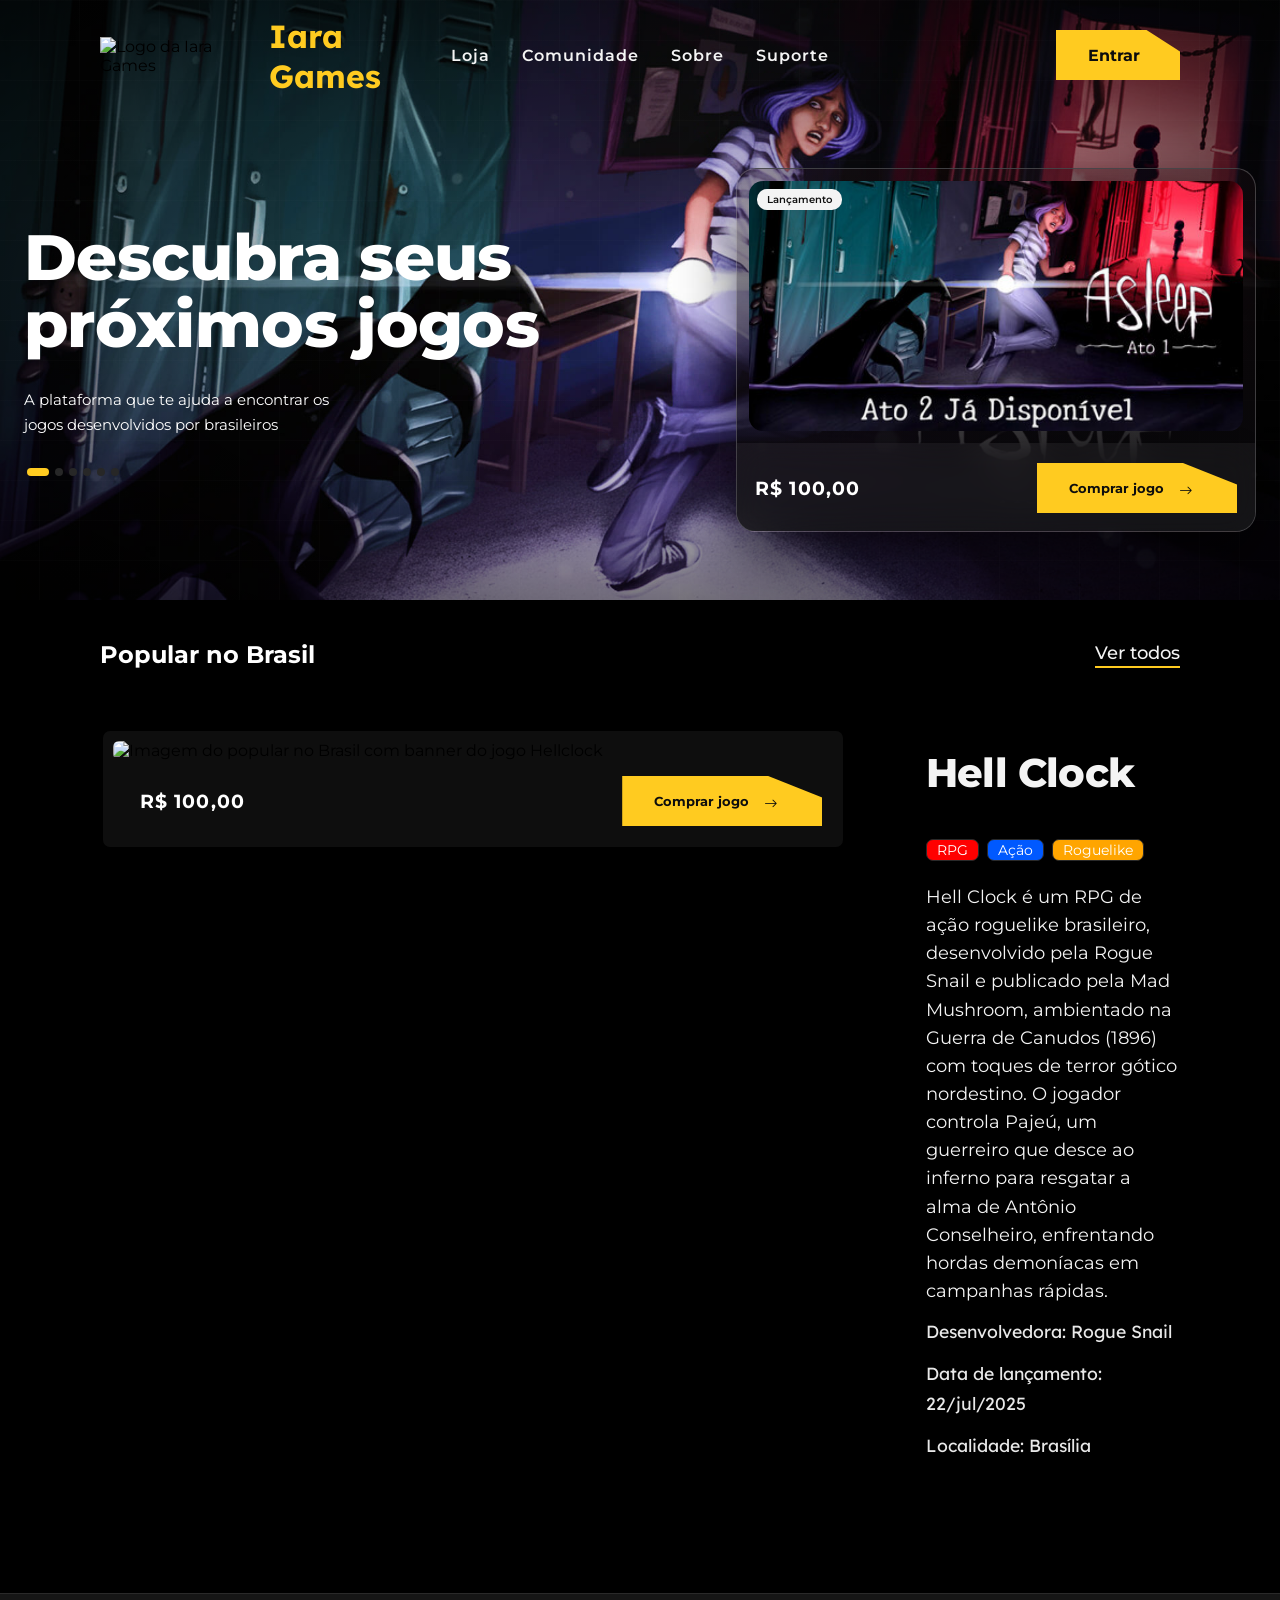
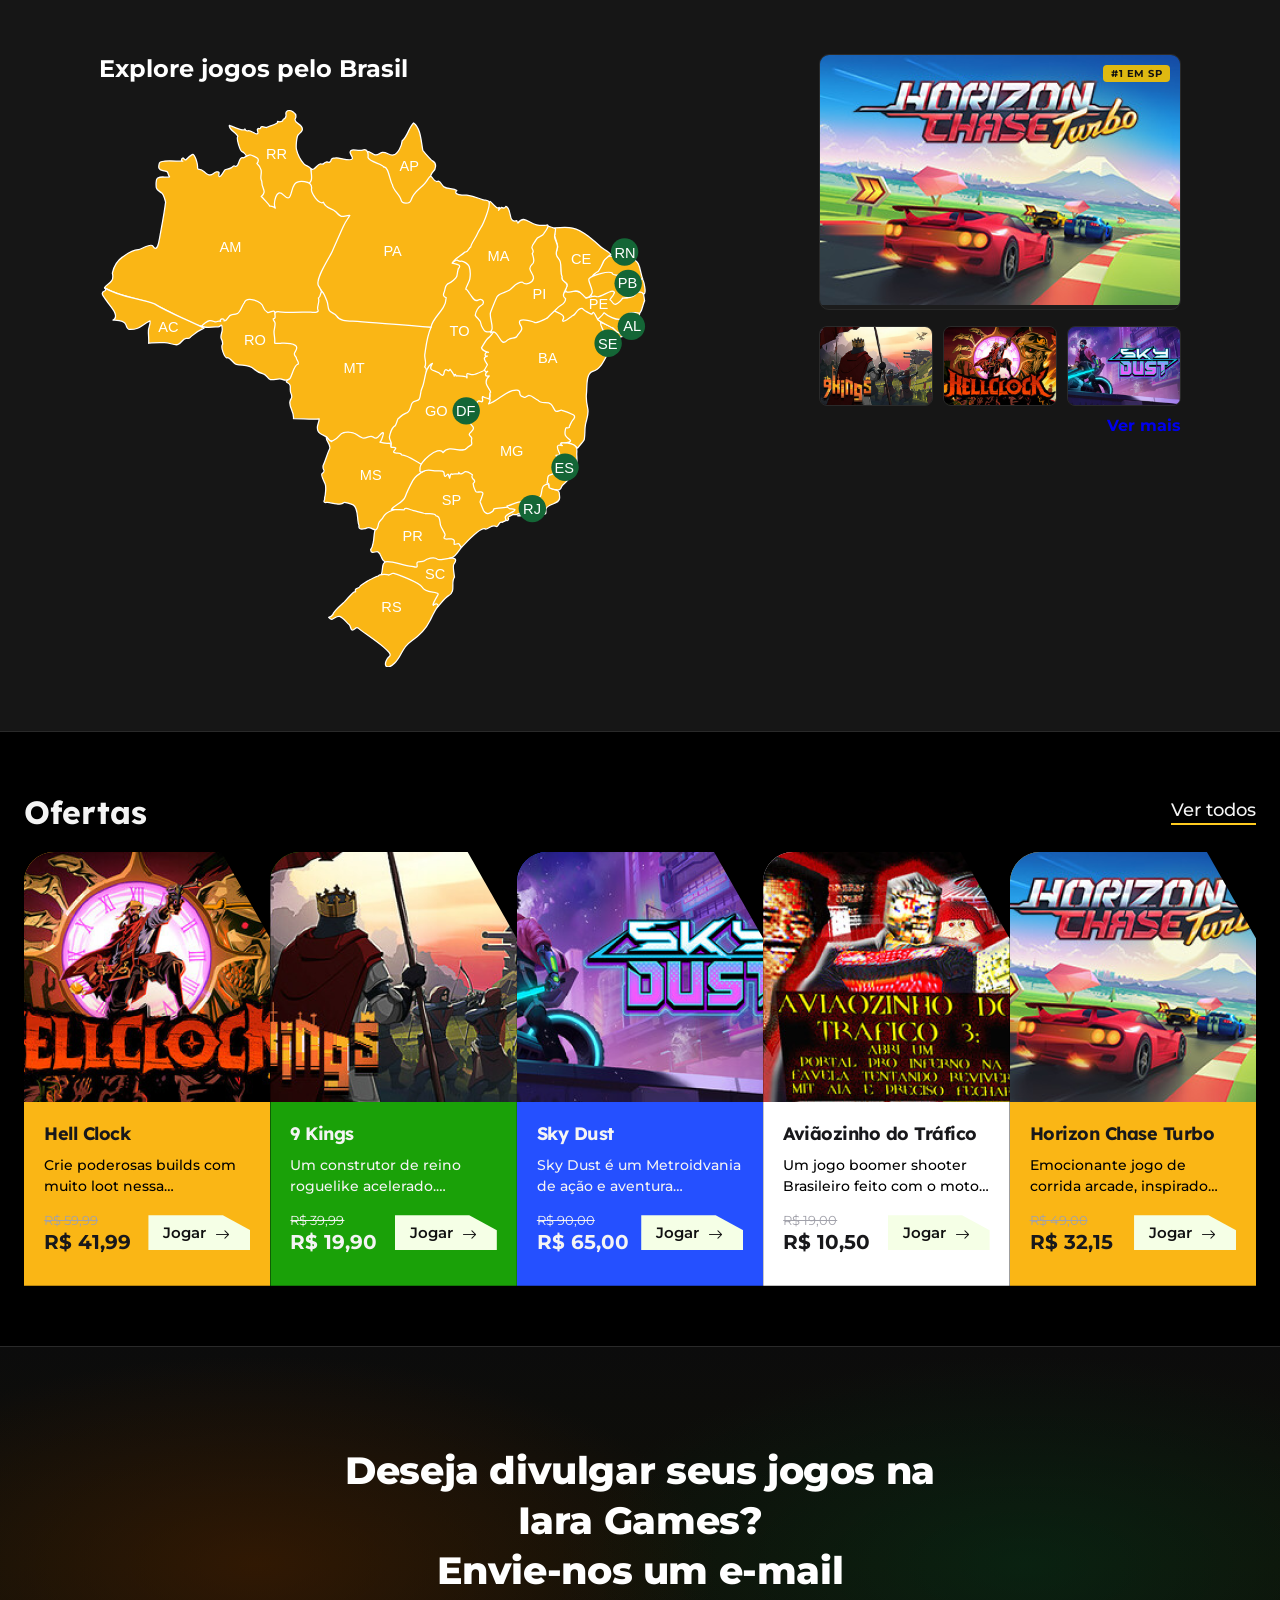
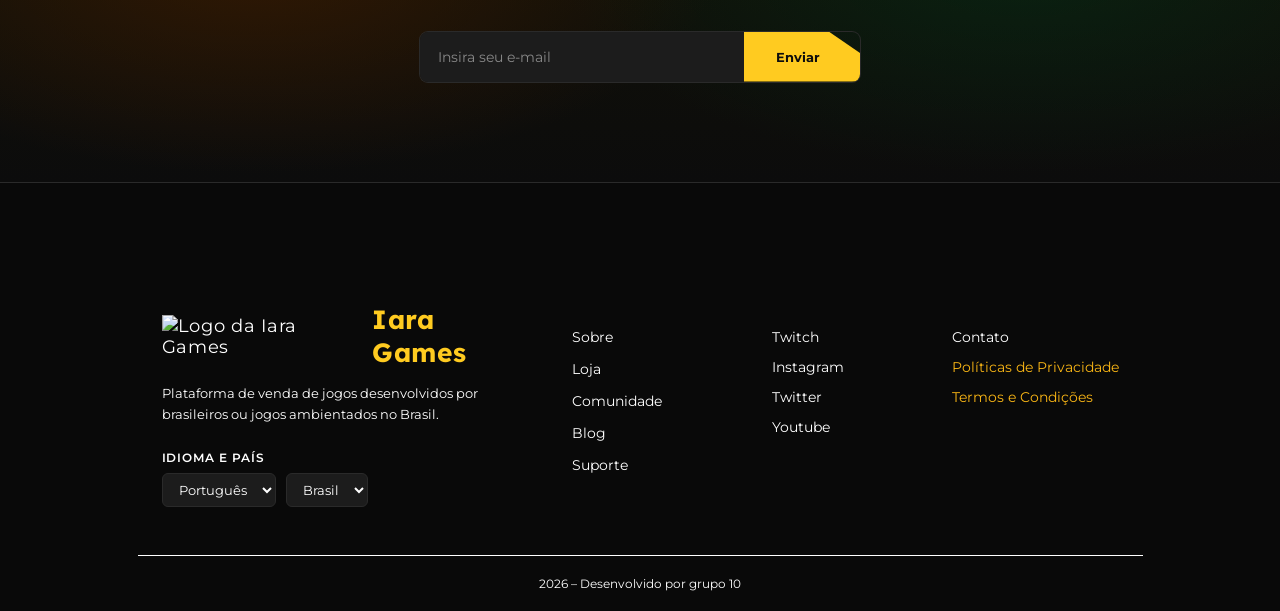
==== commit 35cc5499: "adicionando paginas e trocando cores da area ofertas" ====
--- a/index.html
+++ b/index.html
@@ -23,40 +23,43 @@
       type="image/x-icon"
     />
     <!-- Link Css -->
-    <link rel="stylesheet" href="assets/styles/style.css" />
+    <link rel="stylesheet" href="assets/styles/index.css" />
   </head>
 
   <body>
     <!-- Area Header  -->
     <header class="header-page">
       <div class="logo">
-        <img src="assets/images/Union.svg" alt="" />
-        <h1>Iara Games</h1>
+        <img
+          src="assets/images/icone-iara-games.svg"
+          alt="Logo da Iara Games"
+        />
+        <h1 class="titulo-logo">Iara Games</h1>
       </div>
       <nav>
         <ul class="header-menu">
-          <li><a href="#" class="item-menu">Loja</a></li>
+          <li><a href="pages/jogos.html" class="item-menu">Loja</a></li>
           <li><a href="#" class="item-menu">Comunidade</a></li>
-          <li><a href="#" class="item-menu">Sobre</a></li>
+          <li><a href="#footer" class="item-menu">Sobre</a></li>
           <li><a href="#" class="item-menu">Suporte</a></li>
         </ul>
       </nav>
       <div class="header-button">
-        <a href="#" class="navbar-button">Entrar</a>
+        <a href="pages/jogos.html" class="navbar-button">Entrar</a>
       </div>
     </header>
 
-    <!-- ===== HERO ===== -->
+    <!-- Area do hero -->
     <section class="hero">
-      <div class="hero__bg"></div>
-      <div class="hero__content">
-        <div class="hero__text">
-          <h1 class="hero__title">Descubra seus<br />próximos jogos</h1>
-          <p class="hero__sub">
+      <div class="hero-bg"></div>
+      <div class="hero-content">
+        <div class="hero-text">
+          <h1 class="hero-title">Descubra seus<br />próximos jogos</h1>
+          <p class="hero-sub">
             A plataforma que te ajuda a encontrar os<br />jogos desenvolvidos
             por brasileiros
           </p>
-          <div class="hero__dots">
+          <div class="hero-dots">
             <span class="dot dot--active"></span>
             <span class="dot"></span>
             <span class="dot"></span>
@@ -65,15 +68,15 @@
             <span class="dot"></span>
           </div>
         </div>
-        <div class="hero__card">
-          <div class="hero__card-badge">Lançamento</div>
+        <div class="hero-card">
+          <div class="hero-card-badge">Lançamento</div>
           <img
             src="assets/images/banner-card-asleep.png"
-            alt="Asleep Ato 1"
-            class="hero__card-img"
+            alt="Banner principal com a imagem do game Asleep Ato 1"
+            class="hero-card-img"
           />
-          <div class="hero__card-overlay">
-            <div class="hero__card-footer">
+          <div class="hero-card-overlay">
+            <div class="hero-card-footer">
               <span class="price">R$ 100,00</span>
               <button class="navbar-button">
                 Comprar jogo <i class="bi bi-arrow-right"></i>
@@ -83,17 +86,19 @@
         </div>
       </div>
     </section>
-
-    <!-- ===== Popular no Brasil ===== -->
-    <section class="Popular">
+    <!-- Fim Area do Hero -->
+
+    <!-- Area do Popular no Brasil -->
+    <section class="popular" id="popular">
       <div class="pop">
         <h2>Popular no Brasil</h2>
+        <a href="pages/jogos.html" class="popular-see-all">Ver todos</a>
       </div>
       <div class="pop-conteudo">
         <div class="pop-container">
           <img
             src="assets/images/popularnobrasilhellclock.jpg"
-            alt="Imagem do banner jogo Hellclock"
+            alt="Imagem do popular no Brasil com banner do jogo Hellclock"
             class="img-hell"
           />
           <div class="popular-preco">
@@ -105,7 +110,7 @@
         </div>
 
         <div class="synopsis">
-          <div class="popular__name-row">
+          <div class="popular-name-row">
             <h1>Hell Clock</h1>
             <div class="popular-tags">
               <span id="tag" class="tag-rpg">RPG</span>
@@ -127,15 +132,15 @@
         </div>
       </div>
     </section>
-    <!-- Fim Popular-->
-
-    <!-- ===== EXPLORE PELO BRASIL ===== -->
-    <section class="explore section-gap">
+    <!-- Fim Area Popular no Brasil -->
+
+    <!-- Area Explore jogos pelo Brasil -->
+    <section class="explore section-gap" id="explore">
       <div class="container">
-        <div class="explore__inner">
-          <div class="explore__map-side">
-            <h2 class="explore__title">Explore jogos pelo Brasil</h2>
-            <div class="explore__map">
+        <div class="explore-inner">
+          <div class="explore-map-side">
+            <h2 class="explore-title">Explore jogos pelo Brasil</h2>
+            <div class="explore-map">
               <!-- Simplified Brazil SVG silhouette -->
               <svg
                 version="1.1"
@@ -883,232 +888,247 @@
               </svg>
             </div>
           </div>
-          <div class="explore__games-side">
-            <div class="explore__featured">
-              <div class="explore__featured-badge">em SP</div>
+          <div class="explore-games-side">
+            <div class="explore-featured">
+              <div class="explore-featured-badge">#1 em SP</div>
               <img
                 src="assets/images/horizonchase_thumbnail.png"
-                alt="Horizon Chase"
-                class="explore__featured-img"
+                alt="Banner explore jogos com Horizon Chase"
+                class="explore-featured-img"
               />
             </div>
-            <div class="explore__thumbs">
-              <img src="assets/images/9kings_thumbnail.png" alt="9 Kings" />
+            <div class="explore-thumbs">
+              <img
+                src="assets/images/9kings_thumbnail.png"
+                alt="Banner explore jogos com 9 Kings"
+              />
               <img
                 src="assets/images/hellclock_thumbnail.png"
-                alt="HellClock"
+                alt="Banner explore jogos com HellClock"
               />
-              <img src="assets/images/skydust_thumbnail.png" alt="Sky Dust" />
-            </div>
-            <div class="explore__ver-mais">
-              <a href="#" class="link-see-all">Ver mais</a>
+              <img
+                src="assets/images/skydust_thumbnail.png"
+                alt="Banner explore jogos com Sky Dust"
+              />
+            </div>
+            <div class="explore-ver-mais">
+              <a href="pages/jogos.html" class="link-see-all">Ver mais</a>
             </div>
           </div>
         </div>
       </div>
     </section>
-
-    <!-- ===== CARDS ===== -->
-
-    <div class="container container--ofertas">
-      <div class="container-title-cards-ofertas">
-        <h2 class="title-cards-ofertas">Ofertas</h2>
-      </div>
-      <div class="cards-row">
-        <!-- Area Card 1 -->
-        <div class="card card1">
-          <div class="tilt">
-            <div class="img">
-              <img
-                src="assets/images/hellclock_thumbnail.png"
-                alt="Card game do jogo hellclock"
-                loading="lazy"
-              />
-            </div>
-          </div>
-          <div class="info">
-            <h2 class="title">Hell Clock</h2>
-            <p class="desc">
-              Crie poderosas builds com muito loot nessa combinação incrível de
-              Roguelike e ARPG. Atravesse perigosas masmorras e utilize poderes
-              sobrehumanos numa versão de fantasia sombria da Guerra de Canudos
-              no Brasil.
-            </p>
-            <div class="feats"></div>
-            <div class="bottom">
-              <div class="price">
-                <span class="old-price">R$ 59,99</span>
-                <span class="new-price">R$ 41,99</span>
+    <!-- Fim Area Explore jogos pelo Brasil -->
+
+    <!-- Area de Ofertas -->
+    <section class="ofertas" id="ofertas">
+      <div class="container container--ofertas">
+        <div class="ofertas-header">
+          <h2 class="ofertas-title">Ofertas</h2>
+          <a href="pages/jogos.html" class="ofertas-see-all">Ver todos</a>
+        </div>
+        <div class="ofertas-cards-row">
+          <!-- Area Card 1 -->
+          <article class="ofertas-card ofertas-card--1">
+            <div class="ofertas-tilt">
+              <div class="ofertas-img-wrap">
+                <img
+                  src="assets/images/hellclock_thumbnail.png"
+                  alt="Area de ofertas com card game do jogo Hellclock"
+                  loading="lazy"
+                />
               </div>
-              <button class="btn btn-card">
-                <span>Jogar <i class="bi bi-arrow-right"></i></span>
-              </button>
-            </div>
-          </div>
-        </div>
-        <!-- Area Card 2 -->
-        <div class="card card2">
-          <div class="tilt">
-            <div class="img">
-              <img
-                src="assets/images/9kings_thumbnail.png"
-                alt="Card game do jogo 9 Kings"
-                loading="lazy"
-              />
-            </div>
-          </div>
-          <div class="info">
-            <h2 class="title">9 Kings</h2>
-            <p class="desc">
-              Um construtor de reino roguelike acelerado. Expanda seu império e
-              lute em batalhas gigantescas contra poderosos reis rivais. Explore
-              todas as vantagens com milhares de combinações impressionantes
-              para se tornar o Rei dos Reis.
-            </p>
-            <div class="feats"></div>
-            <div class="bottom">
-              <div class="price">
-                <span class="old-price-price">R$ 39,99</span>
-                <span class="new-price">R$ 19,90</span>
+            </div>
+            <div class="ofertas-info">
+              <h3 class="ofertas-card-title">Hell Clock</h3>
+              <p class="ofertas-desc">
+                Crie poderosas builds com muito loot nessa combinação incrível
+                de Roguelike e ARPG. Atravesse perigosas masmorras e utilize
+                poderes sobrehumanos numa versão de fantasia sombria da Guerra
+                de Canudos no Brasil.
+              </p>
+              <div class="ofertas-feats"></div>
+              <div class="ofertas-bottom">
+                <div class="ofertas-price">
+                  <span class="ofertas-old-price">R$ 59,99</span>
+                  <span class="ofertas-new-price">R$ 41,99</span>
+                </div>
+                <button class="ofertas-btn btn-card">
+                  <span>Jogar <i class="bi bi-arrow-right"></i></span>
+                </button>
               </div>
-              <button class="btn btn-card">
-                <span>Jogar <i class="bi bi-arrow-right"></i></span>
-              </button>
-            </div>
-          </div>
-        </div>
-        <!-- Area Card 3 -->
-        <div class="card card3">
-          <div class="tilt">
-            <div class="img">
-              <img
-                src="assets/images/skydust_thumbnail.png"
-                alt="Card game do jogo Sky Dust"
-                loading="lazy"
-              />
-            </div>
-          </div>
-          <div class="info">
-            <h2 class="title">Sky Dust</h2>
-            <p class="desc">
-              Sky Dust é um Metroidvania de ação e aventura cyberpunk ambientado
-              em uma São Paulo contaminada por radiação lunar e decadência
-              digital. Jogue como um assassino de aluguel que aceita contratos
-              perigosos para sobreviver. Domine o combate rápido e preciso e
-              explore uma megacidade fragmentada através de ruas iluminadas por
-              neon e um Cyberverso corrompido!
-            </p>
-            <div class="feats"></div>
-            <div class="bottom">
-              <div class="price">
-                <span class="old-price">R$ 90,00</span>
-                <span class="new-price">R$ 65,00</span>
+            </div>
+          </article>
+          <!-- Area Card 2 -->
+          <article class="ofertas-card ofertas-card--2">
+            <div class="ofertas-tilt">
+              <div class="ofertas-img-wrap">
+                <img
+                  src="assets/images/9kings_thumbnail.png"
+                  alt="Area de ofertas com card game do jogo 9 Kings"
+                  loading="lazy"
+                />
               </div>
-              <button class="btn btn-card">
-                <span>Jogar <i class="bi bi-arrow-right"></i></span>
-              </button>
-            </div>
-          </div>
-        </div>
-        <!-- Area Card 4 -->
-        <div class="card card4">
-          <div class="tilt">
-            <div class="img">
-              <img
-                src="assets/images/aviaozinho_thumbnail.png"
-                alt="PCard game do jogo Aviãozinho do Tráfico"
-                loading="lazy"
-              />
-            </div>
-          </div>
-          <div class="info">
-            <h2 class="title">Aviãozinho do Tráfico</h2>
-            <p class="desc">
-              Um jogo boomer shooter Brasileiro feito com o motor id tech 2!
-              atire, salte, se aventure por todo o estado do Rio de Janeiro, no
-              inferno e até no céu! salve o Brasil!
-            </p>
-            <div class="feats"></div>
-            <div class="bottom">
-              <div class="price">
-                <span class="old-price">R$ 19,00</span>
-                <span class="new-price">R$ 10,50</span>
+            </div>
+            <div class="ofertas-info">
+              <h3 class="ofertas-card-title">9 Kings</h3>
+              <p class="ofertas-desc">
+                Um construtor de reino roguelike acelerado. Expanda seu império
+                e lute em batalhas gigantescas contra poderosos reis rivais.
+                Explore todas as vantagens com milhares de combinações
+                impressionantes para se tornar o Rei dos Reis.
+              </p>
+              <div class="ofertas-feats"></div>
+              <div class="ofertas-bottom">
+                <div class="ofertas-price">
+                  <span class="ofertas-old-price">R$ 39,99</span>
+                  <span class="ofertas-new-price">R$ 19,90</span>
+                </div>
+                <button class="ofertas-btn btn-card">
+                  <span>Jogar <i class="bi bi-arrow-right"></i></span>
+                </button>
               </div>
-              <button class="btn btn-card">
-                <span>Jogar <i class="bi bi-arrow-right"></i></span>
-              </button>
-            </div>
-          </div>
-        </div>
-        <!-- Area Card 5 -->
-        <div class="card card5">
-          <div class="tilt">
-            <div class="img">
-              <img
-                src="assets/images/horizonchase_thumbnail.png"
-                alt="Card game do jogo Horizon Chase Turbo"
-                loading="lazy"
-              />
-            </div>
-          </div>
-          <div class="info">
-            <h2 class="title">Horizon Chase Turbo</h2>
-            <p class="desc">
-              Emocionante jogo de corrida arcade, inspirado pela geração dos
-              clássicos jogos de corrida dos anos 90.
-            </p>
-            <div class="feats"></div>
-            <div class="bottom">
-              <div class="price">
-                <span class="old-price">R$ 49,00</span>
-                <span class="new-price">R$ 32,15</span>
+            </div>
+          </article>
+          <!-- Area Card 3 -->
+          <article class="ofertas-card ofertas-card--3">
+            <div class="ofertas-tilt">
+              <div class="ofertas-img-wrap">
+                <img
+                  src="assets/images/skydust_thumbnail.png"
+                  alt="Area de ofertas com card game do jogo Sky Dust"
+                  loading="lazy"
+                />
               </div>
-              <button class="btn btn-card">
-                <span>Jogar <i class="bi bi-arrow-right"></i></span>
-              </button>
-            </div>
-          </div>
+            </div>
+            <div class="ofertas-info">
+              <h3 class="ofertas-card-title">Sky Dust</h3>
+              <p class="ofertas-desc">
+                Sky Dust é um Metroidvania de ação e aventura cyberpunk
+                ambientado em uma São Paulo contaminada por radiação lunar e
+                decadência digital. Jogue como um assassino de aluguel que
+                aceita contratos perigosos para sobreviver. Domine o combate
+                rápido e preciso e explore uma megacidade fragmentada através de
+                ruas iluminadas por neon e um Cyberverso corrompido!
+              </p>
+              <div class="ofertas-feats"></div>
+              <div class="ofertas-bottom">
+                <div class="ofertas-price">
+                  <span class="ofertas-old-price">R$ 90,00</span>
+                  <span class="ofertas-new-price">R$ 65,00</span>
+                </div>
+                <button class="ofertas-btn btn-card">
+                  <span>Jogar <i class="bi bi-arrow-right"></i></span>
+                </button>
+              </div>
+            </div>
+          </article>
+          <!-- Area Card 4 -->
+          <article class="ofertas-card ofertas-card--4">
+            <div class="ofertas-tilt">
+              <div class="ofertas-img-wrap">
+                <img
+                  src="assets/images/aviaozinho_thumbnail.png"
+                  alt="Area de ofertas com card game do jogo Aviãozinho do Tráfico"
+                  loading="lazy"
+                />
+              </div>
+            </div>
+            <div class="ofertas-info">
+              <h3 class="ofertas-card-title">Aviãozinho do Tráfico</h3>
+              <p class="ofertas-desc">
+                Um jogo boomer shooter Brasileiro feito com o motor id tech 2!
+                atire, salte, se aventure por todo o estado do Rio de Janeiro,
+                no inferno e até no céu! salve o Brasil!
+              </p>
+              <div class="ofertas-feats"></div>
+              <div class="ofertas-bottom">
+                <div class="ofertas-price">
+                  <span class="ofertas-old-price">R$ 19,00</span>
+                  <span class="ofertas-new-price">R$ 10,50</span>
+                </div>
+                <button class="ofertas-btn btn-card">
+                  <span>Jogar <i class="bi bi-arrow-right"></i></span>
+                </button>
+              </div>
+            </div>
+          </article>
+          <!-- Area Card 5 -->
+          <article class="ofertas-card ofertas-card--1">
+            <div class="ofertas-tilt">
+              <div class="ofertas-img-wrap">
+                <img
+                  src="assets/images/horizonchase_thumbnail.png"
+                  alt="Area de ofertas com card game do jogo Horizon Chase Turbo"
+                  loading="lazy"
+                />
+              </div>
+            </div>
+            <div class="ofertas-info">
+              <h3 class="ofertas-card-title">Horizon Chase Turbo</h3>
+              <p class="ofertas-desc">
+                Emocionante jogo de corrida arcade, inspirado pela geração dos
+                clássicos jogos de corrida dos anos 90.
+              </p>
+              <div class="ofertas-feats"></div>
+              <div class="ofertas-bottom">
+                <div class="ofertas-price">
+                  <span class="ofertas-old-price">R$ 49,00</span>
+                  <span class="ofertas-new-price">R$ 32,15</span>
+                </div>
+                <button class="ofertas-btn btn-card">
+                  <span>Jogar <i class="bi bi-arrow-right"></i></span>
+                </button>
+              </div>
+            </div>
+          </article>
         </div>
       </div>
-    </div>
-
-    <!-- ===== CTA EMAIL ===== -->
+    </section>
+    <!-- Fim Area de Ofertas -->
+
+    <!--  Area Formulario Divulgar Jogos  -->
+
     <section class="cta-email">
-      <div class="cta-email__bg"></div>
-      <div class="cta-email__content">
+      <div class="cta-email-bg"></div>
+      <div class="cta-email-content">
         <h2>
           Deseja divulgar seus jogos na Iara Games?<br />Envie-nos um e-mail
         </h2>
         <form
-          class="cta-email__form"
+          class="cta-email-form"
           onsubmit="return false;"
           style="border: 0 !important"
         >
           <input
             type="email"
             placeholder="Insira seu e-mail"
-            class="cta-email__input"
+            class="cta-email-input"
           />
           <button type="submit" class="navbar-button">Enviar</button>
         </form>
       </div>
     </section>
-
-    <!-- ===== FOOTER ===== -->
-    <footer class="footer">
-      <div class="container footer__inner">
-        <div class="footer__brand">
-          <div class="footer__logo">
-            <img src="assets/images/Union.svg" alt="Logo da Iara Games" />
-            <h2>Iara Games</h2>
+    <!-- Fim Area Formulario Divulgar Jogos  -->
+
+    <!-- Area do Footer -->
+    <footer class="footer" id="footer">
+      <div class="container footer-inner">
+        <div class="footer-brand">
+          <div class="footer-logo">
+            <img
+              src="assets/images/icone-iara-games.svg"
+              alt="Logo da Iara Games"
+            />
+            <h2 class="titulo-logo">Iara Games</h2>
           </div>
-          <p class="footer__tagline">
+          <p class="footer-tagline">
             Plataforma de venda de jogos desenvolvidos por brasileiros ou jogos
             ambientados no Brasil.
           </p>
-          <div class="footer__lang">
+          <div class="footer-lang">
             <label>Idioma e País</label>
-            <div class="footer__selects">
+            <div class="footer-selects">
               <select>
                 <option>Português</option>
               </select>
@@ -1119,30 +1139,52 @@
           </div>
         </div>
 
-        <nav class="footer__nav">
+        <nav class="footer-nav">
           <a href="#">Sobre</a>
-          <a href="#">Loja</a>
+          <a href="pages/jogos.html">Loja</a>
           <a href="#">Comunidade</a>
           <a href="#">Blog</a>
           <a href="#">Suporte</a>
         </nav>
 
-        <div class="footer__social">
-          <a href="#">Twitch</a>
-          <a href="#">Instagram</a>
-          <a href="#">Twitter</a>
-          <a href="#">Youtube</a>
+        <div class="footer-social">
+          <a
+            href="https://www.twitch.tv"
+            target="_blank"
+            rel="noopener noreferrer"
+            >Twitch</a
+          >
+          <a
+            href="https://www.instagram.com"
+            target="_blank"
+            rel="noopener noreferrer"
+            >Instagram</a
+          >
+          <a href="https://x.com" target="_blank" rel="noopener noreferrer"
+            >Twitter</a
+          >
+          <a
+            href="https://www.youtube.com"
+            target="_blank"
+            rel="noopener noreferrer"
+            >Youtube</a
+          >
         </div>
 
-        <div class="footer__legal-links">
-          <a href="#">Contato</a>
-          <a href="#" class="link-yellow">Políticas de Privacidade</a>
-          <a href="#" class="link-yellow">Termos e Condições</a>
+        <div class="footer-legal-links">
+          <a href="mailto:contato@iaragames.com.br">Contato</a>
+          <a href="pages/politica-privacidade.html" class="link-yellow"
+            >Políticas de Privacidade</a
+          >
+          <a href="pages/termos-condicoes.html" class="link-yellow"
+            >Termos e Condições</a
+          >
         </div>
       </div>
-      <div class="footer__bottom">
+      <div class="footer-bottom">
         <span>2026 – Desenvolvido por grupo 10</span>
       </div>
     </footer>
+    <!-- Fim Area do Footer -->
   </body>
 </html>
--- a/assets/styles/index.css
+++ b/assets/styles/index.css
@@ -0,0 +1,1101 @@
+:root {
+  --font-text: "Montserrat", sans-serif;
+  --font-title: "Lexend", sans-serif;
+  --color-light: #f4f4f4;
+  --color-true-dark: #000;
+  --color-dark: #0d0d0d;
+  --color-grey: #bfbfbf;
+  --color-dark-grey: #8c8c8c;
+  --color-yellow: #ffcb20;
+  --color-yellow-d: #c99b00;
+  --color-green: #34c759;
+  --bg: #0c0c0c;
+  --bg2: #111111;
+  --bg3: #161616;
+  --surface: #1c1c1c;
+  --border: #2a2a2a;
+  --text: #e8e8e8;
+  --muted: #888;
+  --red: #e63946;
+  --font-head: "Montserrat", sans-serif;
+  --font-body: "Montserrat", sans-serif;
+  --font-cond: "Montserrat", sans-serif;
+  --font-price: "Montserrat", sans-serif;
+  --radius: 10px;
+  --transition: 0.22s cubic-bezier(0.4, 0, 0.2, 1);
+}
+
+* {
+  margin: 0;
+  padding: 0;
+  box-sizing: border-box;
+  font-family: var(--font-text);
+}
+
+h1,
+h2,
+h3,
+h4 {
+  font-family: var(--font-title);
+  color: var(--color-light);
+}
+
+.titulo-logo {
+  color: var(--color-yellow);
+}
+
+a {
+  text-decoration: none;
+}
+ul,
+ol {
+  list-style: none;
+}
+
+/* Area Header */
+
+.header-page {
+  position: absolute;
+  top: 0;
+  left: 0;
+  z-index: 10;
+  height: 110px;
+  width: 100%;
+  background-color: transparent;
+  display: flex;
+  align-items: center;
+  justify-content: space-between;
+  padding-inline: 100px;
+}
+
+.logo {
+  flex: 1;
+  display: flex;
+  align-items: center;
+  gap: 10px;
+}
+.logo {
+  position: relative;
+  top: 1px;
+}
+
+.header-menu nav {
+  display: flex;
+  justify-content: center;
+}
+
+.header-button {
+  flex: 1;
+  display: flex;
+  justify-content: flex-end;
+}
+
+.header-menu {
+  display: flex;
+  justify-content: center;
+  gap: 32px;
+}
+
+.navbar-button {
+  display: flex;
+  border: 0;
+  height: 50px;
+  padding: 0 40px 0 32px;
+  justify-content: center;
+  align-items: center;
+  gap: 10px;
+  clip-path: polygon(73% 0, 100% 43%, 100% 100%, 0% 100%, 0% 0%);
+  background-color: var(--color-yellow);
+  color: var(--color-dark);
+  font-weight: 700;
+}
+
+.item-menu {
+  color: var(--color-light);
+  font-weight: 600;
+  font-size: 16px;
+  letter-spacing: 1px;
+}
+
+/* Fim Area Header */
+
+body {
+  background: #000;
+}
+
+/* Area do Hero */
+
+.hero {
+  position: relative;
+  min-height: 600px;
+  display: flex;
+  align-items: center;
+  overflow: hidden;
+}
+
+.hero-bg {
+  position: absolute;
+  inset: 0;
+  background-image: url(../images/banner-asleep.jpg);
+  background-size: cover;
+  background-position: 50% 20%;
+}
+
+.hero-bg::before {
+  content: "";
+  position: absolute;
+  inset: 0;
+  background: radial-gradient(
+    ellipse at center,
+    rgba(0, 0, 0, 0) 22%,
+    rgba(0, 0, 0, 0.82) 100%
+  );
+}
+.hero-bg::after {
+  content: "";
+  position: absolute;
+  inset: 0;
+  background-image:
+    repeating-linear-gradient(
+      0deg,
+      transparent,
+      transparent 39px,
+      rgba(255, 255, 255, 0.025) 40px
+    ),
+    repeating-linear-gradient(
+      90deg,
+      transparent,
+      transparent 39px,
+      rgba(255, 255, 255, 0.025) 40px
+    );
+}
+
+.hero-content {
+  position: relative;
+  z-index: 2;
+  max-width: 1760px;
+  width: 100%;
+  margin: 0 auto;
+  padding: 160px 24px 60px;
+  display: flex;
+  align-items: center;
+  gap: 60px;
+}
+
+.hero-text {
+  flex: 1;
+}
+
+.hero-title {
+  font-family: var(--font-cond);
+  font-size: clamp(2.6rem, 5vw, 4rem);
+  font-weight: 800;
+  line-height: 1.05;
+  color: #fff;
+  letter-spacing: -0.01em;
+  margin-bottom: 30px;
+}
+
+.hero-sub {
+  font-size: 0.92rem;
+  color: #fff;
+  line-height: 1.7;
+  margin-bottom: 30px;
+}
+
+.hero-dots {
+  display: flex;
+  align-items: center;
+}
+
+.hero-card {
+  flex-shrink: 0;
+  width: 520px;
+  border-radius: 20px;
+  overflow: hidden;
+  border: 1px solid rgba(255, 255, 255, 0.22);
+  background: linear-gradient(
+    180deg,
+    rgba(28, 14, 18, 0.35) 0%,
+    rgba(9, 9, 12, 0.9) 100%
+  );
+  position: relative;
+  box-shadow: 0 24px 60px rgba(0, 0, 0, 0.6);
+  transition: transform var(--transition);
+}
+
+.hero-card-badge {
+  position: absolute;
+  top: 20px;
+  left: 20px;
+  z-index: 3;
+  background: var(--color-light);
+  color: #111;
+  font-size: 0.6rem;
+  font-weight: 600;
+  padding: 5px 10px;
+  border-radius: 10px;
+}
+
+.hero-card .price {
+  color: #fff;
+  font-size: 19px;
+  font-style: normal;
+  font-weight: 700;
+  line-height: normal;
+  letter-spacing: 0.06em;
+  font-family: var(--font-price);
+}
+
+.hero-card-img {
+  width: calc(100% - 24px);
+  height: 250px;
+  display: block;
+  margin: 12px 12px 12px;
+  border-radius: 14px;
+}
+
+.hero-card-overlay {
+  padding: 20px 18px 18px;
+  background: rgba(255, 255, 255, 0.05);
+
+  box-shadow:
+    -16px 16px 34px 0 rgba(0, 0, 0, 0.25),
+    -16px 16px 34px 0 rgba(0, 0, 0, 0.25);
+  backdrop-filter: blur(17.5px);
+}
+
+.hero-card-title {
+  font-family: var(--font-head);
+  font-size: 1rem;
+  font-weight: 600;
+  color: #fff;
+  margin-bottom: 12px;
+  text-align: center;
+}
+
+.hero-card-footer {
+  display: flex;
+  align-items: center;
+  justify-content: space-between;
+}
+
+.link-see-all {
+  font-weight: 700;
+}
+
+.dot {
+  display: inline-block;
+  width: 8px;
+  height: 8px;
+  border-radius: 50%;
+  background: rgb(39, 39, 39);
+  margin: 0 3px;
+}
+.dot--active {
+  background: #ffcb20;
+  width: 22px;
+  border-radius: 4px;
+}
+
+.hero-title {
+  animation: fadeUp 0.6s ease both;
+}
+.hero-sub {
+  animation: fadeUp 0.6s 0.12s ease both;
+}
+.hero-dots {
+  animation: fadeUp 0.6s 0.22s ease both;
+}
+.hero-card {
+  animation: fadeUp 0.7s 0.08s ease both;
+}
+
+/* Fim Area do Hero */
+
+/* Area do Popular no Brasil */
+
+.popbr {
+  position: relative;
+  z-index: 2;
+  max-width: 1430px;
+  width: 100%;
+  margin: 0 auto;
+  padding: 160px 24px 60px;
+  display: flex;
+  align-items: center;
+  gap: 60px;
+}
+
+.popular {
+  padding-top: 40px;
+}
+
+.pop {
+  display: flex;
+  align-items: center;
+  justify-content: space-between;
+  gap: 18px;
+  margin-bottom: 24px;
+  margin-inline: 100px;
+}
+
+.pop h2 {
+  font-family: var(--font-head);
+  font-size: 1.5rem;
+  color: #fff;
+}
+
+.popular-see-all {
+  color: var(--color-light);
+  font-size: 1.1rem;
+  font-weight: 500;
+  border-bottom: 2px solid var(--color-yellow);
+  padding-bottom: 3px;
+  transition:
+    color var(--transition),
+    border-color var(--transition);
+}
+
+.popular-see-all:hover {
+  color: #fff;
+  border-bottom-color: #ffe071;
+}
+
+.pop-conteudo {
+  margin: 0 auto;
+  display: flex;
+  gap: 5rem;
+  align-items: flex-start;
+  padding: 35px 100px;
+  padding-bottom: 100px;
+}
+
+.pop-container {
+  position: relative;
+  flex-shrink: 0;
+  border: 3px solid #000;
+  border-radius: var(--radius);
+  padding: 10px;
+  background: #ffffff0e;
+
+  display: inline-block;
+}
+
+.img-hell {
+  width: 720px;
+  height: auto;
+  /* max-width: 100%;     */
+  display: block;
+  border-radius: calc(var(--radius) - 4px);
+}
+
+.price-pop {
+  color: #fff;
+  font-size: 19px;
+  font-style: normal;
+  font-weight: 700;
+  line-height: normal;
+  letter-spacing: 0.06em;
+  font-family: var(--font-price);
+  padding-left: 1rem;
+}
+
+.popular-preco {
+  padding: 1.5%;
+  padding-top: 1rem;
+  display: flex;
+  align-items: center;
+  justify-content: space-between;
+}
+
+.white-text {
+  color: var(--color-light);
+  line-height: 1.6;
+  margin-bottom: 12px;
+  font-size: 1.1rem;
+}
+
+.popular-tags {
+  display: flex;
+  gap: 0.5rem;
+  flex-wrap: wrap;
+  transform: translateY(-6px);
+}
+
+#tag {
+  display: inline-block;
+  padding: 2px 10px;
+  border-radius: 7px;
+  border: 1px solid var(--border);
+  font-size: 0.85rem;
+  white-space: nowrap;
+}
+
+.tag-rpg {
+  background-color: red;
+  color: rgb(255, 255, 255);
+}
+.tag-acao {
+  background-color: rgb(0, 89, 255);
+  color: white;
+}
+.tag-roguelike {
+  background-color: orange;
+  color: rgb(255, 255, 255);
+}
+
+.popular-name-row {
+  display: flex;
+  align-items: center;
+  gap: 2rem;
+  flex-wrap: wrap;
+  margin-bottom: 16px;
+}
+
+.popular-name-row h1 {
+  margin-bottom: 0;
+}
+
+/* Fim Area do Popular no Brasil */
+
+/* Area Explore jogos pelo Brasil */
+
+.explore {
+  background: var(--bg3);
+  border-top: 1px solid var(--border);
+  border-bottom: 1px solid var(--border);
+}
+
+.explore-inner {
+  display: grid;
+  grid-template-columns: 580px 1fr;
+  gap: 140px;
+  align-items: start;
+}
+
+.explore-title {
+  font-family: var(--font-head);
+  font-size: 1.5rem;
+  font-weight: 700;
+  color: #fff;
+  margin-bottom: 24px;
+}
+
+.explore-map {
+  position: relative;
+  display: inline-block;
+}
+
+.brazil-map {
+  width: 260px;
+  filter: drop-shadow(0 0 20px rgba(245, 196, 0, 0.15));
+}
+
+.explore-city-label {
+  position: absolute;
+  bottom: 10px;
+  right: -40px;
+  background: rgba(245, 196, 0, 0.12);
+  border: 1px solid rgba(245, 196, 0, 0.3);
+  color: var(--color-yellow);
+  font-size: 0.8rem;
+  font-weight: 600;
+  padding: 4px 12px;
+  border-radius: 20px;
+  letter-spacing: 0.04em;
+}
+
+.explore-featured {
+  border-radius: var(--radius);
+  overflow: hidden;
+  background: var(--surface);
+  border: 1px solid var(--border);
+  position: relative;
+  margin-bottom: 16px;
+}
+
+.explore-featured-badge {
+  position: absolute;
+  top: 10px;
+  right: 10px;
+  background: rgba(245, 196, 0, 0.9);
+  color: #111;
+  font-size: 0.65rem;
+  font-weight: 700;
+  padding: 2px 8px;
+  border-radius: 4px;
+  text-transform: uppercase;
+  letter-spacing: 0.05em;
+  z-index: 2;
+}
+
+.explore-featured-img {
+  height: 100%;
+}
+
+.explore-featured-name {
+  font-family: var(--font-cond);
+  font-size: 1.5rem;
+  font-weight: 800;
+  color: #fff;
+  padding: 12px 16px 4px;
+  text-transform: uppercase;
+  letter-spacing: 0.04em;
+}
+.explore-featured-name small {
+  font-size: 0.75rem;
+  display: block;
+  color: var(--muted);
+  letter-spacing: 0.1em;
+  font-weight: 400;
+  text-transform: uppercase;
+}
+
+.explore-scores {
+  display: flex;
+  gap: 1px;
+  padding: 10px 16px 16px;
+}
+.explore-scores span {
+  flex: 1;
+  font-size: 0.75rem;
+  color: var(--muted);
+  line-height: 1.4;
+  border-right: 1px solid var(--border);
+  padding-right: 12px;
+}
+.explore-scores span:last-child {
+  border-right: none;
+}
+.explore-scores small {
+  font-size: 0.7rem;
+  color: #555;
+}
+
+.explore-thumbs {
+  display: grid;
+  grid-template-columns: repeat(3, 1fr);
+  gap: 10px;
+  margin-bottom: 10px;
+}
+
+.explore-thumbs img {
+  border-radius: 8px;
+  height: 80px;
+  border: 1px solid var(--border);
+}
+
+.explore-ver-mais {
+  text-align: right;
+}
+
+#svg-map path {
+  fill: #fab615;
+}
+
+#svg-map text {
+  fill: #fff;
+  font:
+    12px Arial-BoldMT,
+    sans-serif;
+  cursor: pointer;
+}
+
+#svg-map a {
+  text-decoration: none;
+}
+
+#svg-map a:hover {
+  cursor: pointer;
+  text-decoration: none;
+}
+
+#svg-map a:hover path {
+  fill: #2550ff !important;
+}
+
+#svg-map .circle {
+  fill: #146636;
+}
+
+#svg-map a:hover .circle {
+  fill: #2550ff !important;
+  cursor: pointer;
+}
+
+/* Fim Area Explore jogos pelo Brasil */
+
+/* Area de Ofertas */
+
+.container {
+  display: flex;
+  max-width: fit-content;
+  width: 100%;
+  margin: 0 auto;
+  padding: 60px 24px;
+}
+
+.container--ofertas {
+  max-width: 1830px;
+  flex-direction: column;
+  align-items: stretch;
+}
+
+.ofertas-header {
+  display: flex;
+  align-items: center;
+  justify-content: space-between;
+  gap: 18px;
+  margin-bottom: 20px;
+}
+
+.ofertas-see-all {
+  color: var(--color-light);
+  font-size: 1.1rem;
+  font-weight: 500;
+  border-bottom: 2px solid var(--color-yellow);
+  padding-bottom: 3px;
+  transition:
+    color var(--transition),
+    border-color var(--transition);
+}
+
+.ofertas-see-all:hover {
+  color: #fff;
+  border-bottom-color: #ffe071;
+}
+
+.ofertas-cards-row {
+  display: flex;
+  flex-direction: row;
+  flex-wrap: nowrap;
+  /* gap: 24px; */
+  overflow: hidden;
+}
+
+.ofertas-cards-row .ofertas-card {
+  flex: 1 1 0;
+  min-width: 0;
+  width: auto;
+}
+.ofertas-title {
+  color: var(--color-light);
+  font-size: 2rem;
+}
+
+.ofertas-card {
+  width: 360px;
+  background: #fff;
+  border-radius: 30px 0px 0px 0px;
+  /* box-shadow: 0 5px 20px rgba(0, 0, 0, 0.1); */
+  transition: 0.3s;
+  font-family: "Segoe UI", sans-serif;
+  /* margin: 20px auto; */
+  overflow: hidden;
+  position: relative;
+  cursor: pointer;
+  clip-path: polygon(80% 0%, 100% 20%, 100% 100%, 0% 100%, 0% 0%);
+}
+.ofertas-card--1 {
+  background: #fab615;
+  backdrop-filter: blur(7.5px);
+  color: var(--color-true-dark);
+}
+.ofertas-card--2 {
+  background: #1aa108;
+  backdrop-filter: blur(7.5px);
+  color: var(--color-light);
+}
+.ofertas-card--3 {
+  background: #2550ff;
+  backdrop-filter: blur(7.5px);
+  color: var(--color-light);
+}
+.ofertas-card--4 {
+  background: #fff;
+  backdrop-filter: blur(7.5px);
+  color: var(--color-true-dark);
+}
+
+.btn-card {
+  clip-path: polygon(73% 0, 100% 43%, 100% 100%, 0% 100%, 0% 0%);
+}
+
+.ofertas-card:hover {
+  transform: translateY(-5px);
+  box-shadow: 0 10px 25px rgba(0, 0, 0, 0.15);
+}
+
+.ofertas-tilt {
+  overflow: hidden;
+}
+.ofertas-img-wrap {
+  height: 250px;
+  overflow: hidden;
+}
+.ofertas-img-wrap img {
+  width: 100%;
+  height: 100%;
+  object-fit: cover;
+  transition: transform 0.5s;
+}
+.ofertas-card:hover .ofertas-img-wrap img {
+  transform: scale(1.05);
+}
+.ofertas-info {
+  padding: 20px;
+}
+.ofertas-cat {
+  font-size: 11px;
+  font-weight: 600;
+  letter-spacing: 1px;
+  text-transform: uppercase;
+  color: #71717a;
+  margin-bottom: 5px;
+}
+.ofertas-card-title {
+  font-size: 18px;
+  font-weight: 700;
+  color: #18181b;
+  margin: 0 0 10px;
+  letter-spacing: -0.5px;
+}
+.ofertas-desc {
+  font-size: 14px;
+  font-style: normal;
+  font-weight: 500;
+  line-height: normal;
+
+  overflow: hidden;
+  display: -webkit-box;
+  -webkit-box-orient: vertical;
+  line-clamp: 2;
+  -webkit-line-clamp: 2;
+
+  line-height: 1.5;
+  max-height: calc(1.5 * 3);
+}
+.ofertas-feats {
+  display: flex;
+  gap: 6px;
+  margin-bottom: 15px;
+}
+.ofertas-feat {
+  font-size: 10px;
+  background: #f4f4f5;
+  color: #71717a;
+  padding: 3px 8px;
+  border-radius: 10px;
+  font-weight: 500;
+}
+.ofertas-bottom {
+  display: flex;
+  justify-content: space-between;
+  align-items: center;
+  margin-bottom: 12px;
+}
+.ofertas-price {
+  color: white;
+  display: flex;
+  flex-direction: column;
+}
+.ofertas-old-price {
+  font-size: 13px;
+  text-decoration: line-through;
+  color: #a1a1aa;
+  margin-bottom: 2px;
+}
+.ofertas-new-price {
+  font-size: 20px;
+  font-weight: 700;
+  color: #18181b;
+}
+
+.ofertas-card--2 .ofertas-card-title,
+.ofertas-card--3 .ofertas-card-title,
+.ofertas-card--2 .ofertas-desc,
+.ofertas-card--3 .ofertas-desc,
+.ofertas-card--2 .ofertas-old-price,
+.ofertas-card--3 .ofertas-old-price,
+.ofertas-card--2 .ofertas-new-price,
+.ofertas-card--3 .ofertas-new-price {
+  color: var(--color-light);
+}
+
+.ofertas-btn {
+  background: #f5ffe6;
+  color: #111;
+  border: none;
+  /* border-radius: 10px; */
+  padding: 8px 15px;
+  font-size: 15px;
+  font-weight: 600;
+  cursor: pointer;
+  display: flex;
+  align-items: center;
+  gap: 6px;
+}
+
+.bi-arrow-right {
+  text-align: center;
+  padding-inline: 5px;
+
+  position: relative;
+  top: 2px;
+}
+
+.icon {
+  transition: transform 0.3s;
+}
+.ofertas-btn:hover .icon {
+  transform: rotate(-10deg) scale(1.1);
+}
+.ofertas-meta {
+  display: flex;
+  justify-content: space-between;
+  align-items: center;
+  border-top: 1px solid #f4f4f5;
+  padding-top: 12px;
+}
+.ofertas-rating {
+  display: flex;
+  align-items: center;
+  gap: 2px;
+}
+.ofertas-rcount {
+  margin-left: 6px;
+  font-size: 11px;
+  color: #71717a;
+}
+
+/* Fim Area de Ofertas */
+
+/* Area Formulario Divulgar Jogos */
+.cta-email {
+  position: relative;
+  overflow: hidden;
+  padding: 100px 24px;
+  text-align: center;
+}
+
+.cta-email-bg {
+  position: absolute;
+  inset: 0;
+  background:
+    radial-gradient(
+      ellipse 60% 80% at 20% 50%,
+      rgba(70, 30, 0, 0.6) 0%,
+      transparent 60%
+    ),
+    radial-gradient(
+      ellipse 60% 80% at 80% 50%,
+      rgba(0, 60, 30, 0.4) 0%,
+      transparent 60%
+    ),
+    linear-gradient(180deg, #0c0c0c, #101008, #0c0c0c);
+  border-top: 1px solid var(--border);
+}
+
+.cta-email-content {
+  position: relative;
+  z-index: 2;
+  max-width: 600px;
+  margin: 0 auto;
+}
+
+.cta-email-content h2 {
+  font-family: var(--font-cond);
+  font-size: clamp(1.6rem, 3vw, 2.4rem);
+  font-weight: 800;
+  color: #fff;
+  line-height: 1.3;
+  margin-bottom: 36px;
+  letter-spacing: -0.01em;
+}
+
+.cta-email-form {
+  display: flex;
+  gap: 0;
+  max-width: 440px;
+  margin: 0 auto;
+  border-radius: 8px;
+  overflow: hidden;
+  box-shadow: 0 0 0 1px var(--border);
+}
+
+.cta-email-input {
+  flex: 1;
+  background: var(--surface);
+  border: none;
+  padding: 13px 18px;
+  font-size: 0.9rem;
+  color: #fff;
+  font-family: var(--font-body);
+  outline: none;
+}
+.cta-email-input::placeholder {
+  color: var(--muted);
+}
+
+.cta-email-form .btn {
+  border-radius: 0;
+  padding: 13px 26px;
+}
+
+.btn--yellow {
+  background: var(--color-yellow);
+  color: #111;
+}
+.btn--yellow:hover {
+  transform: translateY(-1px);
+  box-shadow: 0 6px 24px rgba(245, 196, 0, 0.25);
+}
+
+/* Fim Area Formulario Divulgar Jogos */
+
+/* Area do Footer */
+.footer {
+  background: #090909;
+  border-top: 1px solid var(--border);
+  padding: 60px 0 0;
+}
+
+.footer-inner {
+  display: grid;
+  grid-template-columns: 370px 160px 140px auto;
+  gap: 40px;
+  padding-bottom: 48px;
+  border-bottom: 1px solid #ffffff;
+}
+
+.footer-logo {
+  display: flex;
+  align-items: center;
+  gap: 10px;
+  font-size: 1.1rem;
+  color: #fff;
+  letter-spacing: 0.04em;
+  margin-bottom: 14px;
+}
+.footer-logo strong {
+  color: #fab615;
+}
+
+.footer-tagline {
+  font-size: 0.82rem;
+  color: #ffffff;
+  line-height: 1.65;
+  margin-bottom: 24px;
+}
+
+.footer-lang label {
+  display: block;
+  font-size: 0.78rem;
+  color: #ffffff;
+  margin-bottom: 8px;
+  font-weight: 600;
+  text-transform: uppercase;
+  letter-spacing: 0.08em;
+}
+
+.footer-selects {
+  display: flex;
+  gap: 10px;
+}
+
+.footer-selects select {
+  background: var(--surface);
+  border: 1px solid var(--border);
+  color: #ffffff;
+  padding: 7px 12px;
+  border-radius: 6px;
+  font-size: 0.82rem;
+  cursor: pointer;
+}
+
+.footer-nav {
+  display: flex;
+  flex-direction: column;
+  gap: 14px;
+  padding-top: 25px;
+}
+.footer-nav a {
+  font-size: 0.88rem;
+  color: #ffffff;
+  transition: color #ffffff;
+}
+.footer-nav a:hover {
+  color: #fff;
+}
+
+.footer-social {
+  display: flex;
+  flex-direction: column;
+  gap: 12px;
+  padding-top: 25px;
+}
+.footer-social a {
+  font-size: 0.88rem;
+  color: #ffffff;
+  display: flex;
+  align-items: center;
+  gap: 8px;
+  transition: color #ffffff;
+}
+.footer-social a:hover {
+  color: #fff;
+}
+.social-icon {
+  font-size: 0.9rem;
+}
+
+.footer-legal-links {
+  display: flex;
+  flex-direction: column;
+  gap: 12px;
+  padding-top: 25px;
+}
+.footer-legal-links a {
+  font-size: 0.88rem;
+  color: #ffffff;
+  transition: color #ffffff;
+}
+.footer-legal-links a:hover {
+  color: #fff;
+}
+.link-yellow {
+  color: #fab615 !important;
+}
+
+.footer-bottom {
+  padding: 20px 24px;
+  text-align: center;
+  font-size: 0.78rem;
+  color: #ffffff;
+}
+
+.synopsis {
+  flex: 1;
+  padding: 20px 0;
+}
+
+.synopsis h1 {
+  font-family: var(--font-head);
+  font-size: 2.5rem;
+  font-weight: 800;
+  color: var(--color-light);
+  margin-bottom: 16px;
+  letter-spacing: -0.02em;
+}
+
+.synopsis h3 {
+  color: var(--text);
+  line-height: 1.7;
+  margin-bottom: 12px;
+  font-size: 1.1rem;
+  font-weight: 400;
+}
+
+/* Fim Area do Footer */
+
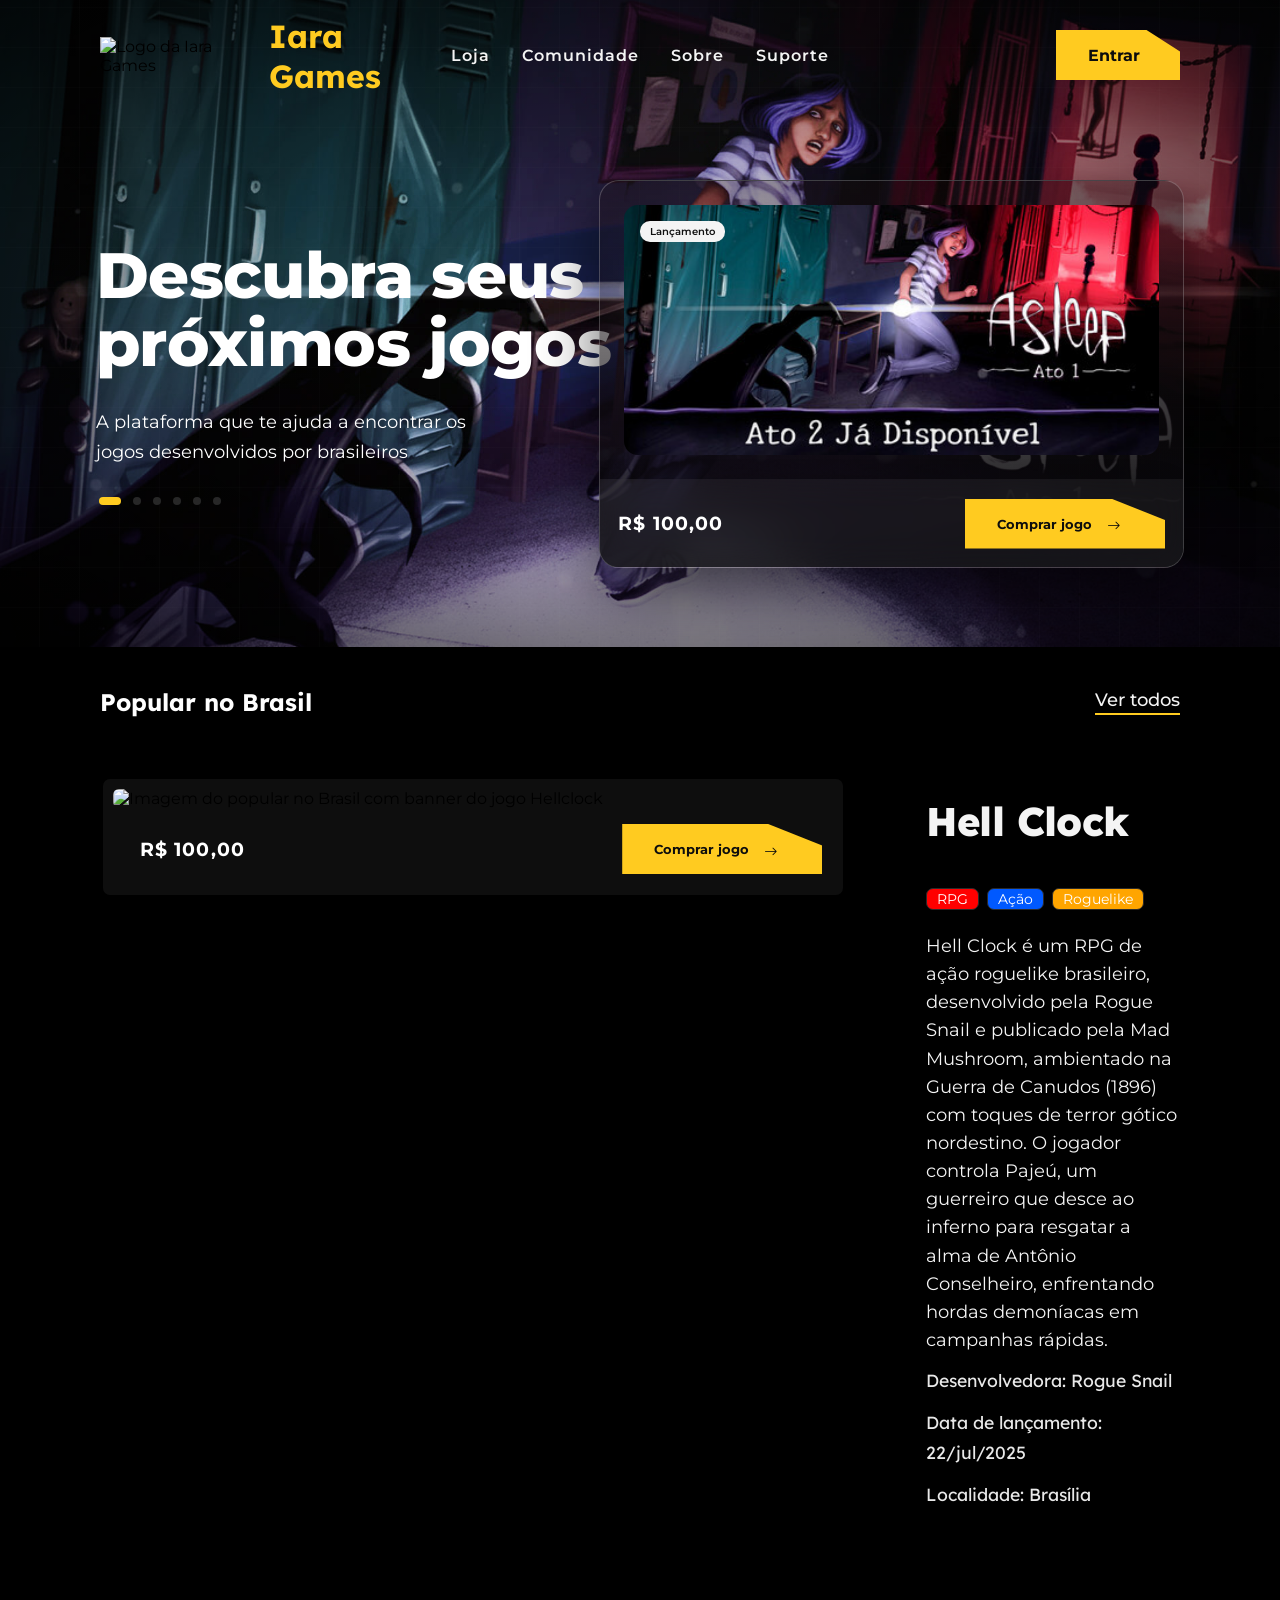
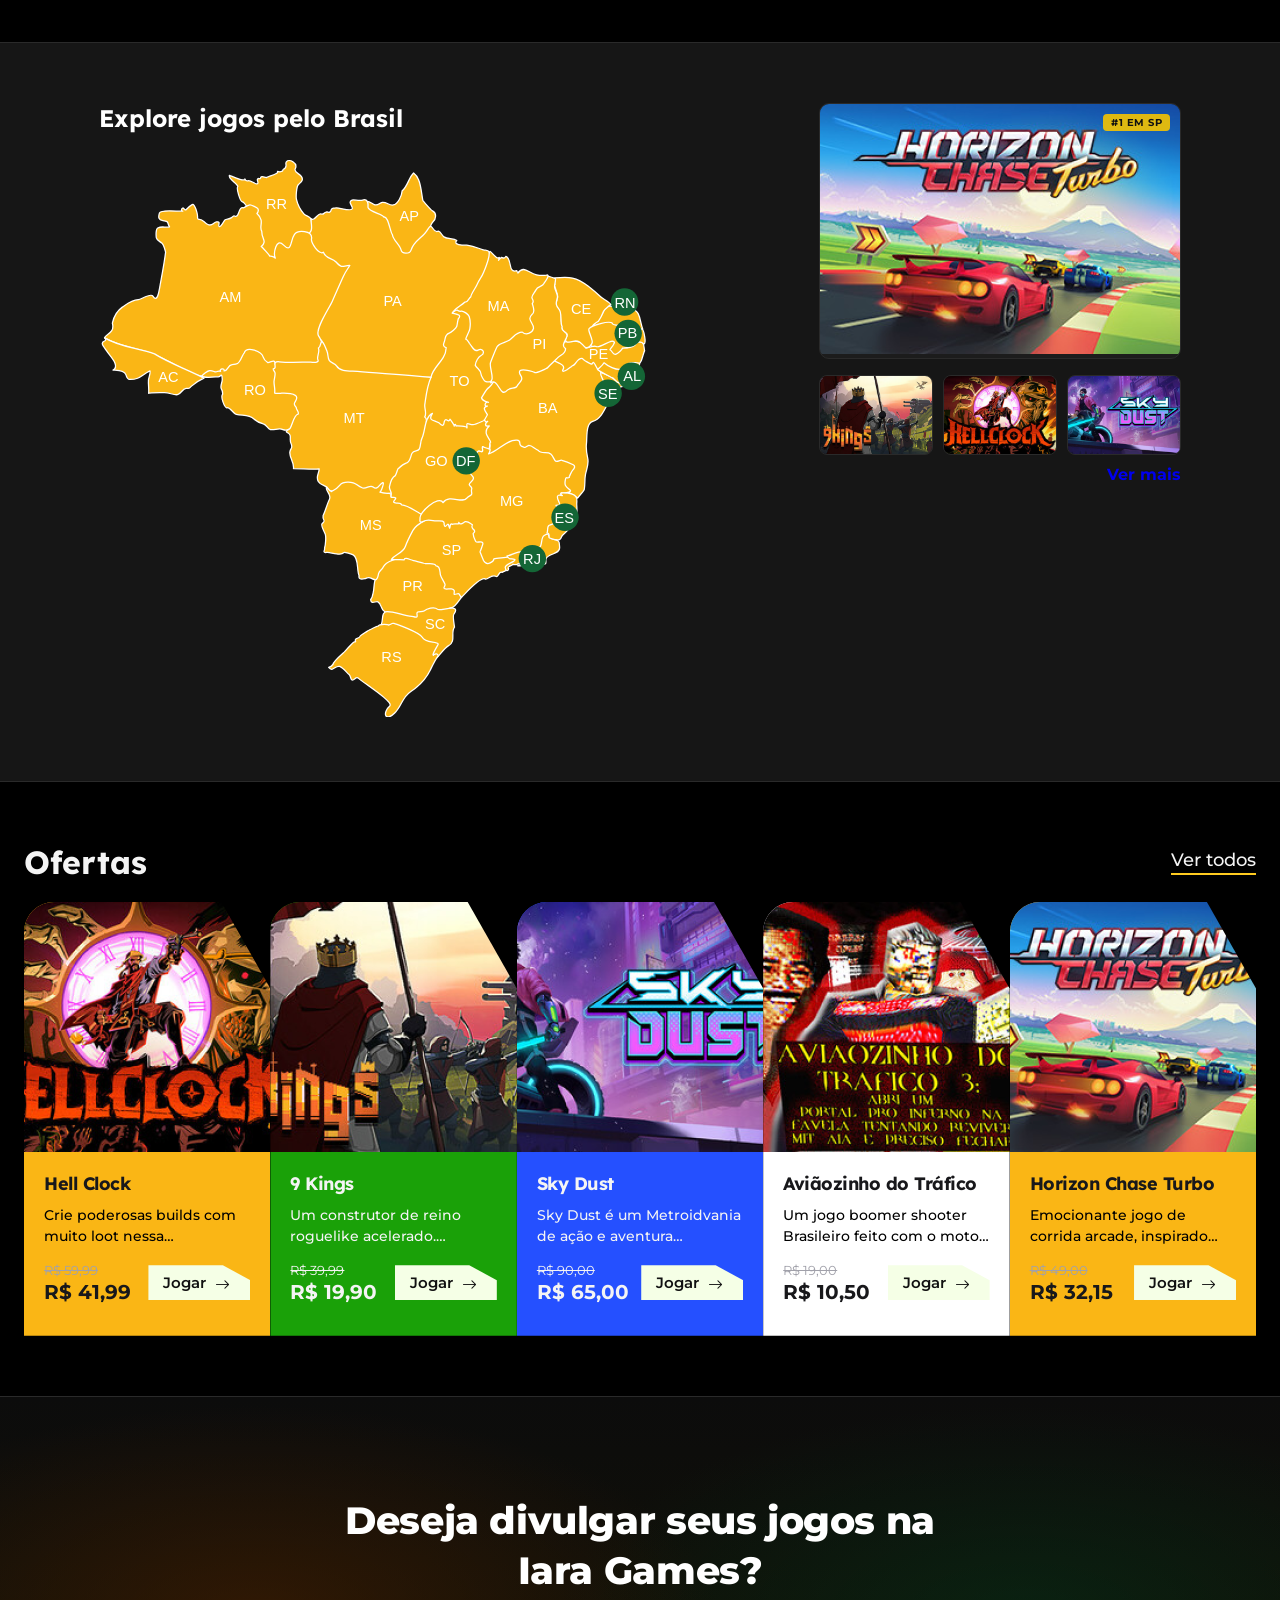
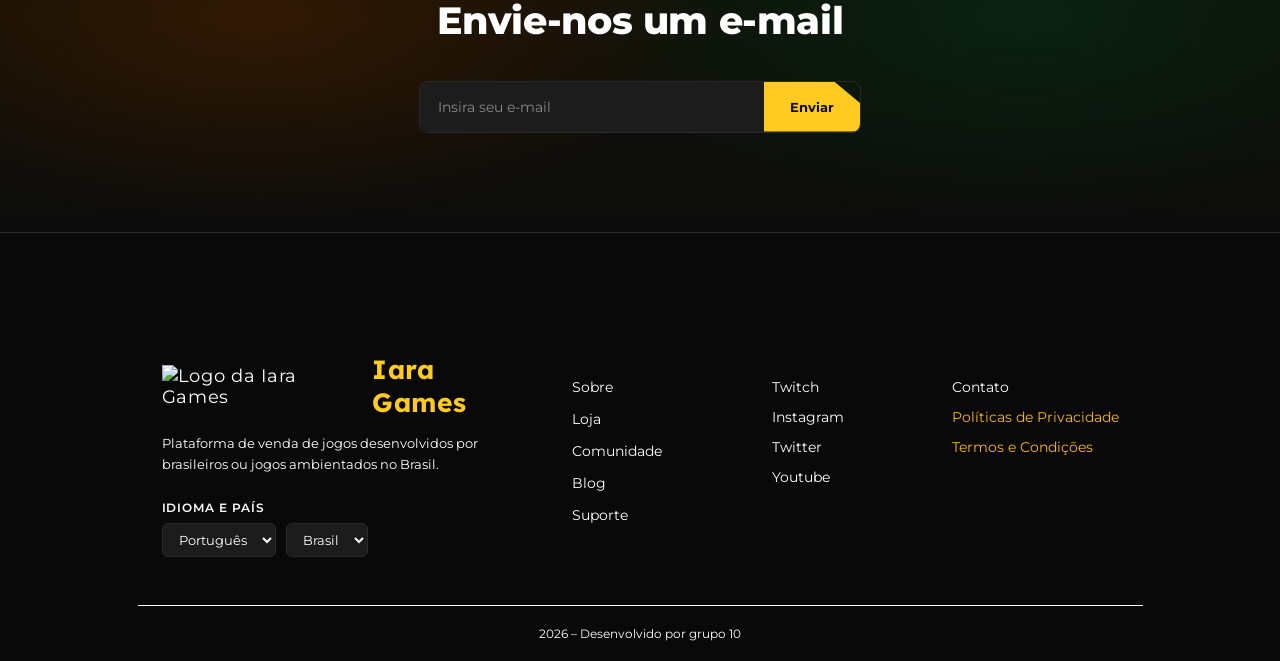
==== commit 9a059839: "ajustes no hero" ====
--- a/index.html
+++ b/index.html
@@ -1095,11 +1095,7 @@
         <h2>
           Deseja divulgar seus jogos na Iara Games?<br />Envie-nos um e-mail
         </h2>
-        <form
-          class="cta-email-form"
-          onsubmit="return false;"
-          style="border: 0 !important"
-        >
+        <form class="cta-email-form">
           <input
             type="email"
             placeholder="Insira seu e-mail"
--- a/assets/styles/index.css
+++ b/assets/styles/index.css
@@ -17,10 +17,6 @@
   --text: #e8e8e8;
   --muted: #888;
   --red: #e63946;
-  --font-head: "Montserrat", sans-serif;
-  --font-body: "Montserrat", sans-serif;
-  --font-cond: "Montserrat", sans-serif;
-  --font-price: "Montserrat", sans-serif;
   --radius: 10px;
   --transition: 0.22s cubic-bezier(0.4, 0, 0.2, 1);
 }
@@ -47,6 +43,7 @@
 a {
   text-decoration: none;
 }
+
 ul,
 ol {
   list-style: none;
@@ -73,15 +70,8 @@
   display: flex;
   align-items: center;
   gap: 10px;
-}
-.logo {
   position: relative;
   top: 1px;
-}
-
-.header-menu nav {
-  display: flex;
-  justify-content: center;
 }
 
 .header-button {
@@ -127,8 +117,8 @@
 
 .hero {
   position: relative;
-  min-height: 600px;
-  display: flex;
+  height: 647px;
+  display: grid;
   align-items: center;
   overflow: hidden;
 }
@@ -140,6 +130,8 @@
   background-size: cover;
   background-position: 50% 20%;
 }
+
+/* Modo vinheta no hero */
 
 .hero-bg::before {
   content: "";
@@ -151,6 +143,7 @@
     rgba(0, 0, 0, 0.82) 100%
   );
 }
+
 .hero-bg::after {
   content: "";
   position: absolute;
@@ -170,25 +163,28 @@
     );
 }
 
+/* Fim Modo vinheta no hero */
+
 .hero-content {
   position: relative;
   z-index: 2;
-  max-width: 1760px;
   width: 100%;
+  max-width: 1685px;
   margin: 0 auto;
-  padding: 160px 24px 60px;
-  display: flex;
-  align-items: center;
-  gap: 60px;
+  padding-top: 100px;
+  display: grid;
+  grid-template-columns: 1.15fr 520px;
+  align-items: center;
 }
 
 .hero-text {
-  flex: 1;
+  display: grid;
+  justify-items: start;
 }
 
 .hero-title {
-  font-family: var(--font-cond);
-  font-size: clamp(2.6rem, 5vw, 4rem);
+  font-family: var(--font-text);
+  font-size: 5rem;
   font-weight: 800;
   line-height: 1.05;
   color: #fff;
@@ -197,20 +193,25 @@
 }
 
 .hero-sub {
-  font-size: 0.92rem;
+  max-width: 34ch;
+  font-size: 1.1rem;
   color: #fff;
   line-height: 1.7;
   margin-bottom: 30px;
+  animation: fadeUp 0.6s 0.12s ease both;
 }
 
 .hero-dots {
-  display: flex;
-  align-items: center;
+  display: grid;
+  grid-auto-flow: column;
+  justify-content: start;
+  align-items: center;
+  column-gap: 6px;
+  animation: fadeUp 0.6s 0.22s ease both;
 }
 
 .hero-card {
-  flex-shrink: 0;
-  width: 520px;
+  justify-self: end;
   border-radius: 20px;
   overflow: hidden;
   border: 1px solid rgba(255, 255, 255, 0.22);
@@ -221,13 +222,12 @@
   );
   position: relative;
   box-shadow: 0 24px 60px rgba(0, 0, 0, 0.6);
-  transition: transform var(--transition);
 }
 
 .hero-card-badge {
   position: absolute;
-  top: 20px;
-  left: 20px;
+  top: 40px;
+  left: 40px;
   z-index: 3;
   background: var(--color-light);
   color: #111;
@@ -244,21 +244,19 @@
   font-weight: 700;
   line-height: normal;
   letter-spacing: 0.06em;
-  font-family: var(--font-price);
+  font-family: var(--font-text);
 }
 
 .hero-card-img {
-  width: calc(100% - 24px);
-  height: 250px;
+  height: 350px;
   display: block;
-  margin: 12px 12px 12px;
+  margin: 24px 24px 24px;
   border-radius: 14px;
 }
 
 .hero-card-overlay {
   padding: 20px 18px 18px;
   background: rgba(255, 255, 255, 0.05);
-
   box-shadow:
     -16px 16px 34px 0 rgba(0, 0, 0, 0.25),
     -16px 16px 34px 0 rgba(0, 0, 0, 0.25);
@@ -266,7 +264,7 @@
 }
 
 .hero-card-title {
-  font-family: var(--font-head);
+  font-family: var(--font-text);
   font-size: 1rem;
   font-weight: 600;
   color: #fff;
@@ -275,9 +273,17 @@
 }
 
 .hero-card-footer {
-  display: flex;
+  display: grid;
+  grid-template-columns: auto auto;
   align-items: center;
   justify-content: space-between;
+}
+
+.hero .navbar-button {
+  display: inline-grid;
+  grid-auto-flow: column;
+  align-items: center;
+  gap: 10px;
 }
 
 .link-see-all {
@@ -292,40 +298,70 @@
   background: rgb(39, 39, 39);
   margin: 0 3px;
 }
+
 .dot--active {
   background: #ffcb20;
   width: 22px;
   border-radius: 4px;
 }
 
-.hero-title {
-  animation: fadeUp 0.6s ease both;
-}
-.hero-sub {
-  animation: fadeUp 0.6s 0.12s ease both;
-}
-.hero-dots {
-  animation: fadeUp 0.6s 0.22s ease both;
-}
-.hero-card {
-  animation: fadeUp 0.7s 0.08s ease both;
+@media (max-width: 1440px) {
+  .hero-content {
+    width: 85%;
+  }
+
+  .hero-title {
+    font-size: 4rem;
+  }
+
+  .hero-card-img {
+    height: 250px;
+  }
+}
+@media (max-width: 980px) {
+  .hero-content {
+    grid-template-columns: 1fr;
+    padding: 120px 100px 36px;
+    padding-bottom: 36px;
+  }
+
+  .hero-card {
+    justify-self: start;
+    max-width: 560px;
+  }
+}
+
+@media (max-width: 640px) {
+  .hero-content {
+    padding-inline: 18px;
+    padding-top: 120px;
+    gap: 24px;
+  }
+
+  .hero-title {
+    max-width: 100%;
+    font-size: 3rem;
+  }
+
+  .hero-sub {
+    max-width: 100%;
+  }
+
+  .hero-card {
+    width: 100%;
+  }
+
+  .hero-card-footer {
+    gap: 12px;
+  }
+
+  .hero .navbar-button {
+    padding-inline: 22px;
+  }
 }
 
 /* Fim Area do Hero */
-
 /* Area do Popular no Brasil */
-
-.popbr {
-  position: relative;
-  z-index: 2;
-  max-width: 1430px;
-  width: 100%;
-  margin: 0 auto;
-  padding: 160px 24px 60px;
-  display: flex;
-  align-items: center;
-  gap: 60px;
-}
 
 .popular {
   padding-top: 40px;
@@ -341,7 +377,7 @@
 }
 
 .pop h2 {
-  font-family: var(--font-head);
+  font-family: var(--font-title);
   font-size: 1.5rem;
   color: #fff;
 }
@@ -385,7 +421,6 @@
 .img-hell {
   width: 720px;
   height: auto;
-  /* max-width: 100%;     */
   display: block;
   border-radius: calc(var(--radius) - 4px);
 }
@@ -397,7 +432,7 @@
   font-weight: 700;
   line-height: normal;
   letter-spacing: 0.06em;
-  font-family: var(--font-price);
+  font-family: var(--font-text);
   padding-left: 1rem;
 }
 
@@ -475,7 +510,7 @@
 }
 
 .explore-title {
-  font-family: var(--font-head);
+  font-family: var(--font-title);
   font-size: 1.5rem;
   font-weight: 700;
   color: #fff;
@@ -485,11 +520,6 @@
 .explore-map {
   position: relative;
   display: inline-block;
-}
-
-.brazil-map {
-  width: 260px;
-  filter: drop-shadow(0 0 20px rgba(245, 196, 0, 0.15));
 }
 
 .explore-city-label {
@@ -534,45 +564,6 @@
   height: 100%;
 }
 
-.explore-featured-name {
-  font-family: var(--font-cond);
-  font-size: 1.5rem;
-  font-weight: 800;
-  color: #fff;
-  padding: 12px 16px 4px;
-  text-transform: uppercase;
-  letter-spacing: 0.04em;
-}
-.explore-featured-name small {
-  font-size: 0.75rem;
-  display: block;
-  color: var(--muted);
-  letter-spacing: 0.1em;
-  font-weight: 400;
-  text-transform: uppercase;
-}
-
-.explore-scores {
-  display: flex;
-  gap: 1px;
-  padding: 10px 16px 16px;
-}
-.explore-scores span {
-  flex: 1;
-  font-size: 0.75rem;
-  color: var(--muted);
-  line-height: 1.4;
-  border-right: 1px solid var(--border);
-  padding-right: 12px;
-}
-.explore-scores span:last-child {
-  border-right: none;
-}
-.explore-scores small {
-  font-size: 0.7rem;
-  color: #555;
-}
-
 .explore-thumbs {
   display: grid;
   grid-template-columns: repeat(3, 1fr);
@@ -670,7 +661,6 @@
   display: flex;
   flex-direction: row;
   flex-wrap: nowrap;
-  /* gap: 24px; */
   overflow: hidden;
 }
 
@@ -688,10 +678,8 @@
   width: 360px;
   background: #fff;
   border-radius: 30px 0px 0px 0px;
-  /* box-shadow: 0 5px 20px rgba(0, 0, 0, 0.1); */
   transition: 0.3s;
-  font-family: "Segoe UI", sans-serif;
-  /* margin: 20px auto; */
+  font-family: var(--font-text);
   overflow: hidden;
   position: relative;
   cursor: pointer;
@@ -745,14 +733,6 @@
 }
 .ofertas-info {
   padding: 20px;
-}
-.ofertas-cat {
-  font-size: 11px;
-  font-weight: 600;
-  letter-spacing: 1px;
-  text-transform: uppercase;
-  color: #71717a;
-  margin-bottom: 5px;
 }
 .ofertas-card-title {
   font-size: 18px;
@@ -765,29 +745,13 @@
   font-size: 14px;
   font-style: normal;
   font-weight: 500;
-  line-height: normal;
-
+  line-height: 1.5;
   overflow: hidden;
   display: -webkit-box;
   -webkit-box-orient: vertical;
-  line-clamp: 2;
   -webkit-line-clamp: 2;
-
-  line-height: 1.5;
-  max-height: calc(1.5 * 3);
-}
-.ofertas-feats {
-  display: flex;
-  gap: 6px;
+  max-height: calc(1.5em * 2);
   margin-bottom: 15px;
-}
-.ofertas-feat {
-  font-size: 10px;
-  background: #f4f4f5;
-  color: #71717a;
-  padding: 3px 8px;
-  border-radius: 10px;
-  font-weight: 500;
 }
 .ofertas-bottom {
   display: flex;
@@ -827,7 +791,6 @@
   background: #f5ffe6;
   color: #111;
   border: none;
-  /* border-radius: 10px; */
   padding: 8px 15px;
   font-size: 15px;
   font-weight: 600;
@@ -905,7 +868,7 @@
 }
 
 .cta-email-content h2 {
-  font-family: var(--font-cond);
+  font-family: var(--font-text);
   font-size: clamp(1.6rem, 3vw, 2.4rem);
   font-weight: 800;
   color: #fff;
@@ -938,18 +901,9 @@
   color: var(--muted);
 }
 
-.cta-email-form .btn {
+.cta-email-form .navbar-button {
   border-radius: 0;
   padding: 13px 26px;
-}
-
-.btn--yellow {
-  background: var(--color-yellow);
-  color: #111;
-}
-.btn--yellow:hover {
-  transform: translateY(-1px);
-  box-shadow: 0 6px 24px rgba(245, 196, 0, 0.25);
 }
 
 /* Fim Area Formulario Divulgar Jogos */
@@ -1020,10 +974,15 @@
   gap: 14px;
   padding-top: 25px;
 }
+.footer-nav a,
+.footer-social a,
+.footer-legal-links a {
+  transition: color 0.3s;
+}
+
 .footer-nav a {
   font-size: 0.88rem;
   color: #ffffff;
-  transition: color #ffffff;
 }
 .footer-nav a:hover {
   color: #fff;
@@ -1041,7 +1000,6 @@
   display: flex;
   align-items: center;
   gap: 8px;
-  transition: color #ffffff;
 }
 .footer-social a:hover {
   color: #fff;
@@ -1059,7 +1017,6 @@
 .footer-legal-links a {
   font-size: 0.88rem;
   color: #ffffff;
-  transition: color #ffffff;
 }
 .footer-legal-links a:hover {
   color: #fff;
@@ -1081,7 +1038,7 @@
 }
 
 .synopsis h1 {
-  font-family: var(--font-head);
+  font-family: var(--font-title);
   font-size: 2.5rem;
   font-weight: 800;
   color: var(--color-light);
@@ -1098,4 +1055,3 @@
 }
 
 /* Fim Area do Footer */
-
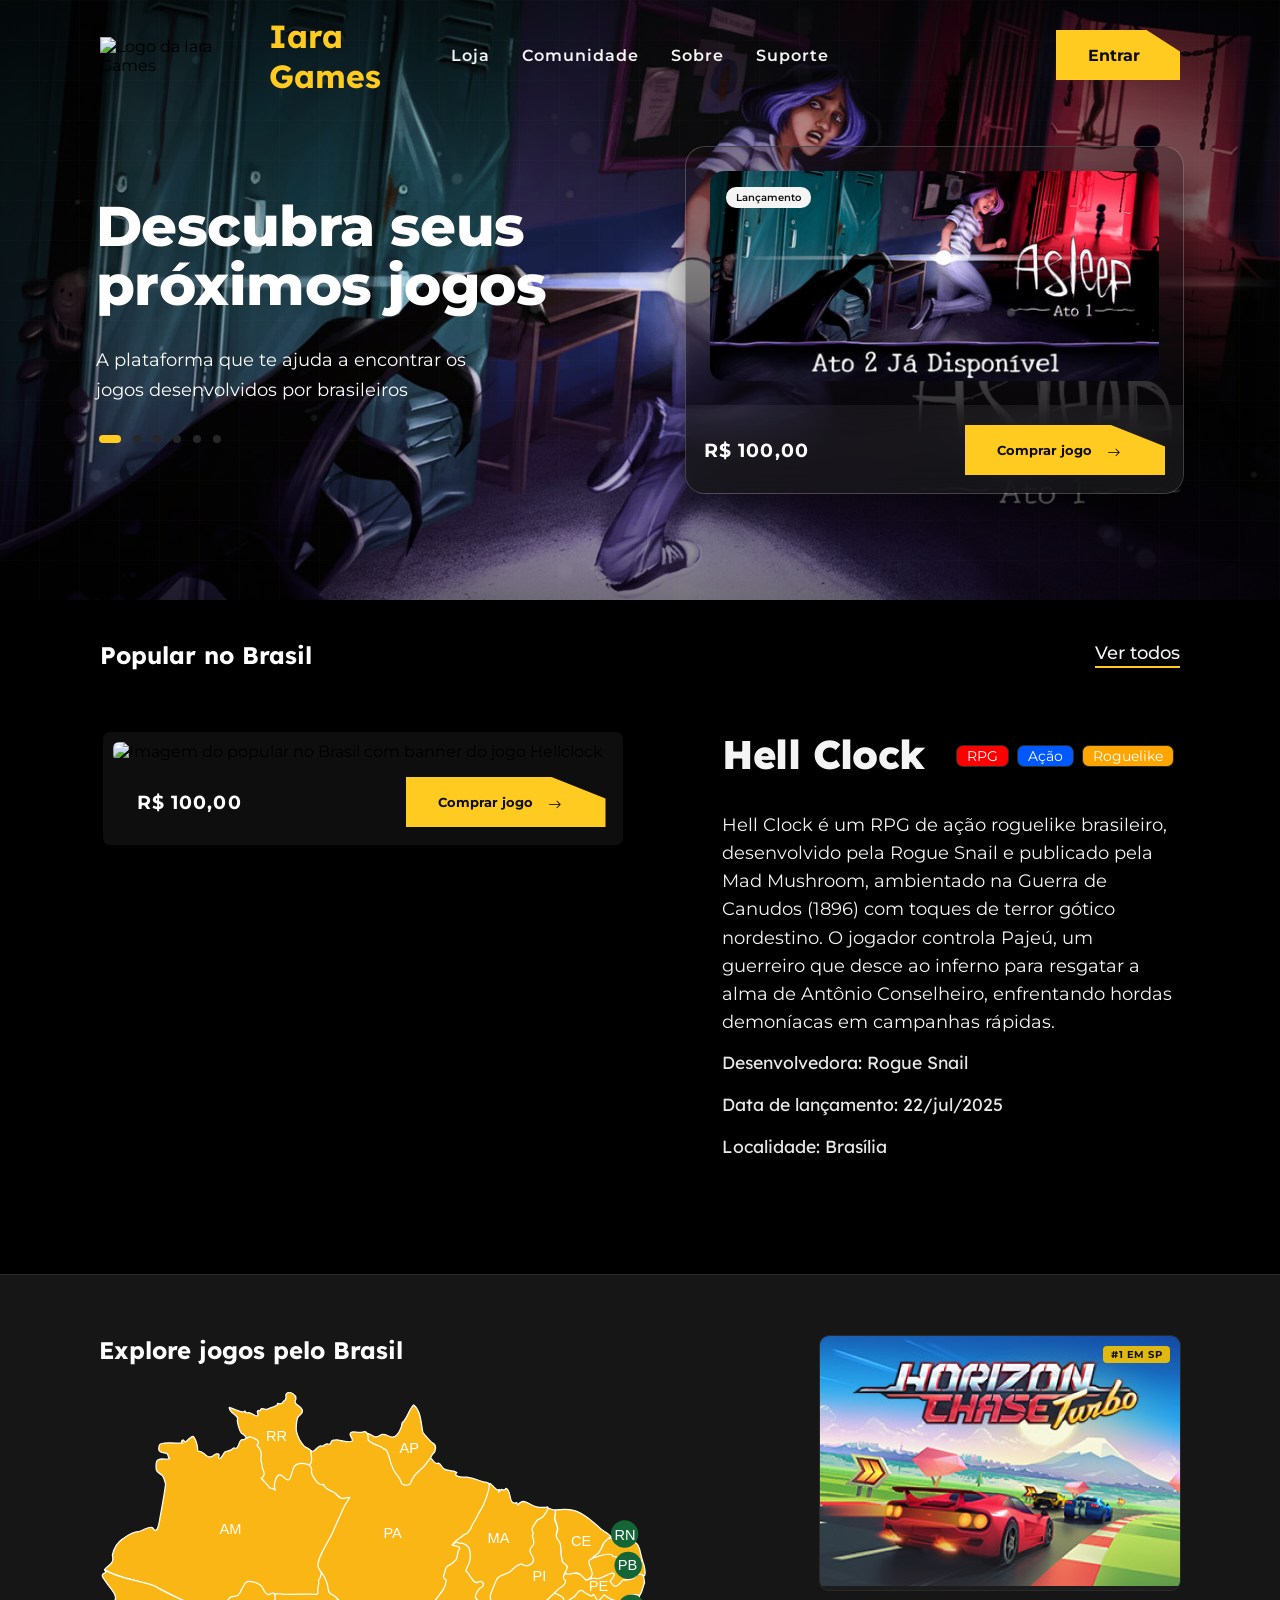
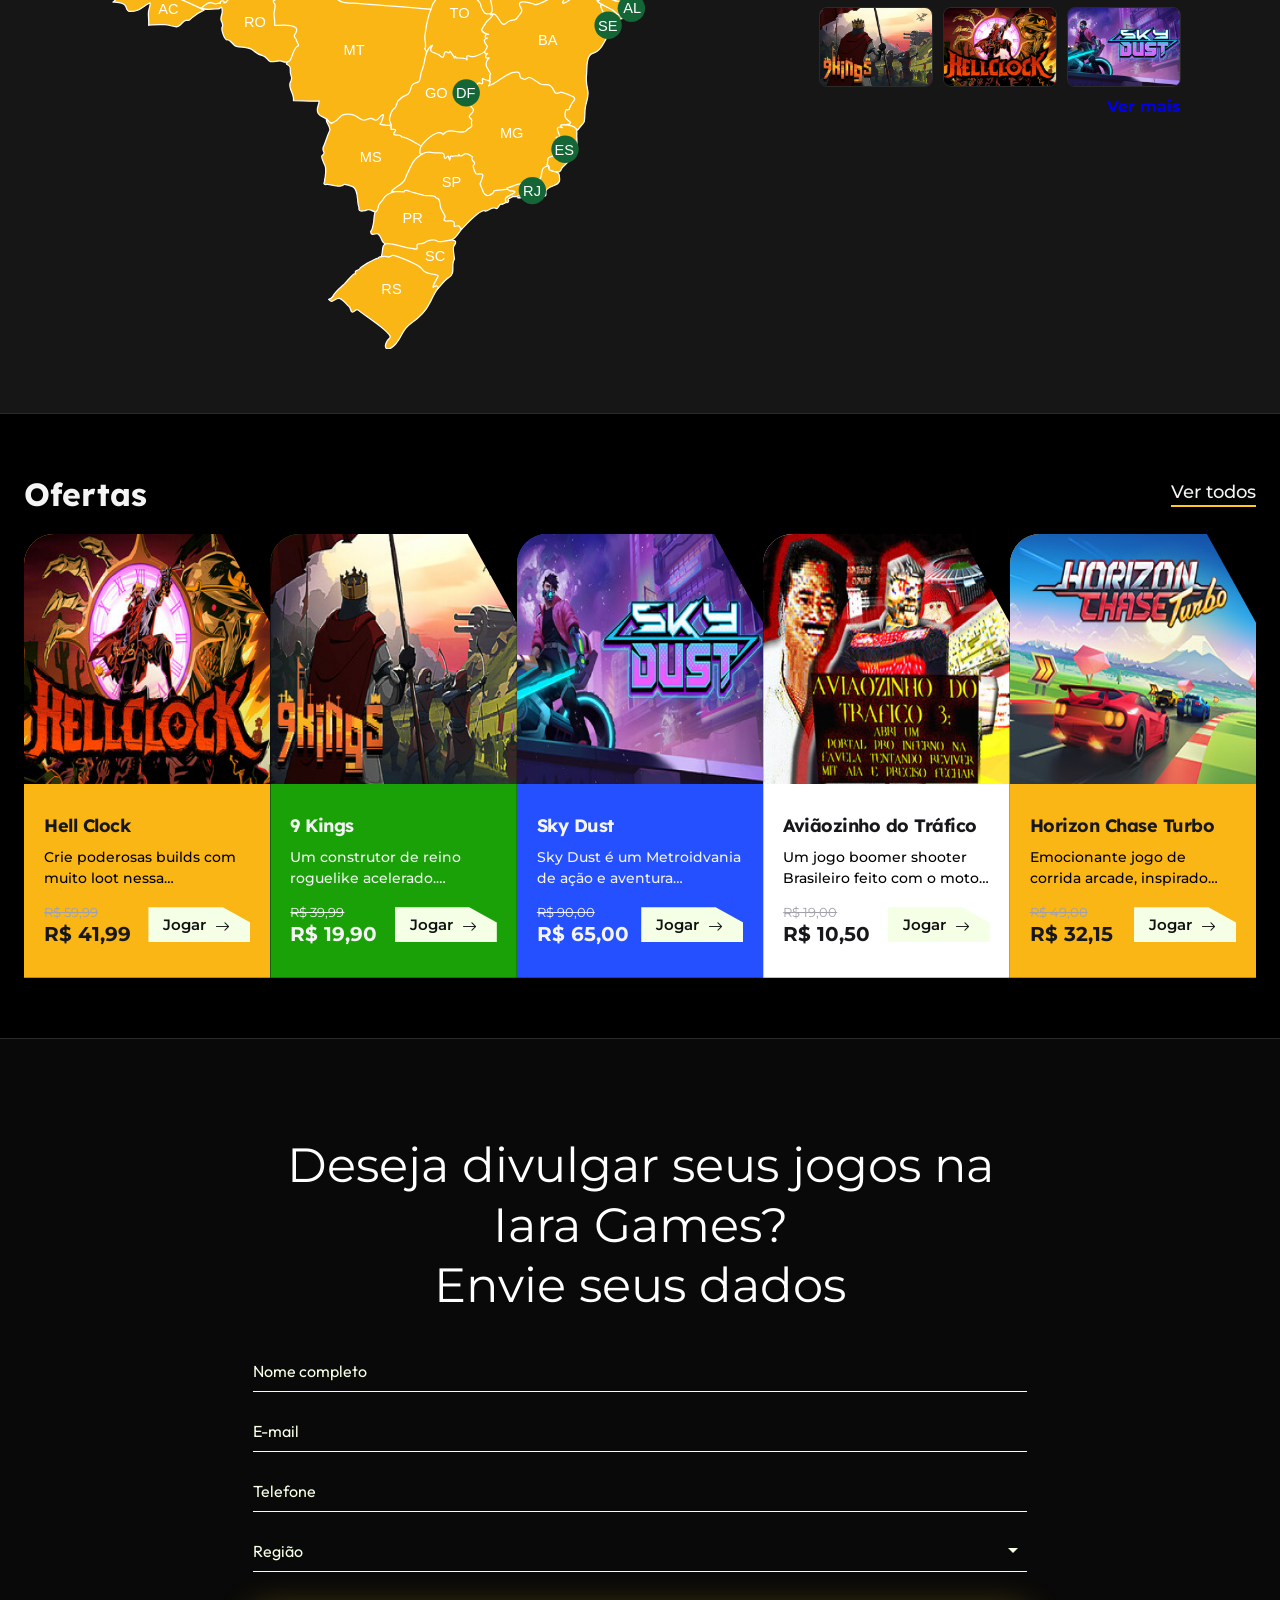
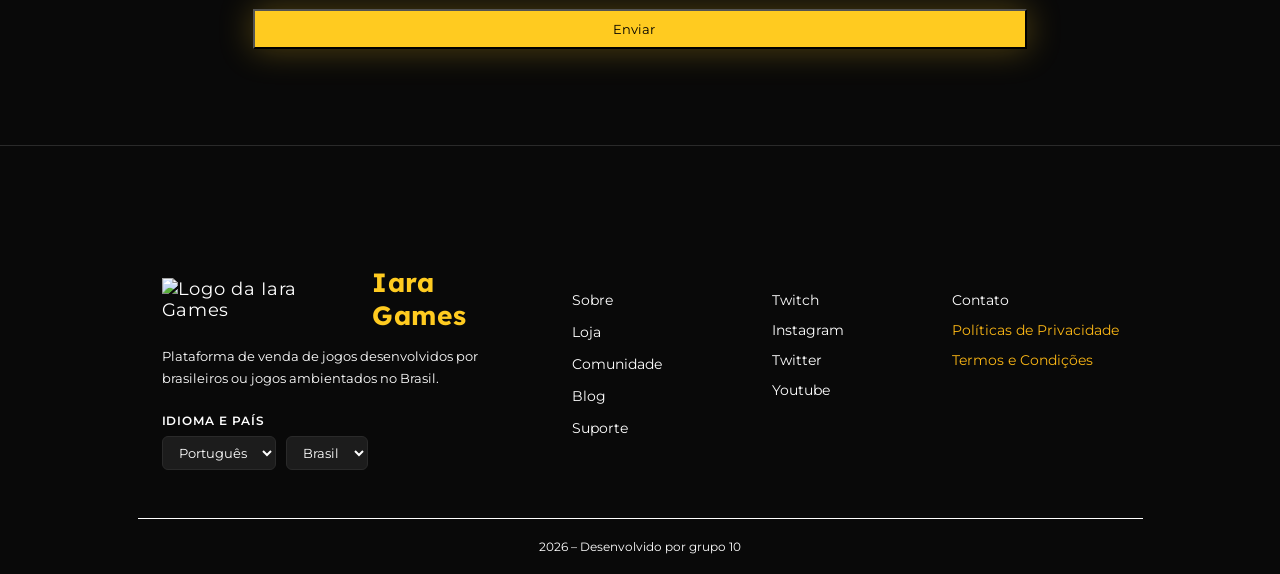
==== commit 68a9eab6: "colocando todos estados no select regiao" ====
--- a/index.html
+++ b/index.html
@@ -9,7 +9,7 @@
     <link rel="preconnect" href="https://fonts.googleapis.com" />
     <link rel="preconnect" href="https://fonts.gstatic.com" crossorigin />
     <link
-      href="https://fonts.googleapis.com/css2?family=Barlow&family=Lexend:wght@100..900&family=Montserrat:ital,wght@0,100..900;1,100..900&family=Poppins:ital,wght@0,100;0,200;0,300;0,400;0,500;0,600;0,700;0,800;0,900;1,100;1,200;1,300;1,400;1,500;1,600;1,700;1,800;1,900&family=Roboto:ital,wght@0,100..900;1,100..900&display=swap"
+      href="https://fonts.googleapis.com/css2?family=Barlow&family=Lexend:wght@100..900&family=Montserrat:ital,wght@0,100..900;1,100..900&family=Outfit:wght@100..900&family=Poppins&family=Roboto:ital,wght@0,100..900;1,100..900&display=swap"
       rel="stylesheet"
     />
     <!-- Link Icons Bootstrap -->
@@ -1088,23 +1088,123 @@
     <!-- Fim Area de Ofertas -->
 
     <!--  Area Formulario Divulgar Jogos  -->
+    <form
+      id="form-divulga-games"
+      name="form-divulga-games"
+      class="form-divulga-games"
+      method="post"
+      action=""
+    >
+      <!-- Nome -->
+      <fieldset>
+        <div>
+          <h2 class="titulo-divulgar-jogos">
+            Deseja divulgar seus jogos na <br />Iara Games? <br />Envie seus
+            dados
+          </h2>
+        </div>
+        <section class="form-campos">
+          <div>
+            <label for="nome-usuario"></label>
+          </div>
+          <div class="form-field">
+            <input
+              type="text"
+              name="nome-usuario"
+              id="nome-usuario"
+              required
+              minlength="5"
+              maxlength="50"
+              placeholder="Nome completo"
+              autocomplete="name"
+            />
+          </div>
+          <!-- Email -->
+          <div>
+            <label for="email-usuario"></label>
+          </div>
+          <div class="form-field">
+            <input
+              type="text"
+              name="email-usuario"
+              id="email-usuario"
+              required
+              maxlength="30"
+              placeholder="E-mail"
+              autocomplete="email"
+            />
+          </div>
+          <!-- Telefone -->
+          <div>
+            <label for="tel-usuario"></label>
+            <div class="form-field">
+              <input
+                type="text"
+                name="tel-usuario"
+                id="tel-usuario"
+                placeholder="Telefone"
+                autocomplete="tel"
+              />
+            </div>
+          </div>
+          <!-- Região -->
+          <div>
+            <label for="regiao-usuario"></label>
+            <div class="form-field">
+              <select id="estado" name="estado">
+                <option value="Região" selected disabled>Região</option>
+                <option value="Acre (AC)">Acre (AC)</option>
+                <option value="Alagoas (AL)">Alagoas (AL)</option>
+                <option value="Amapá (AP)">Amapá (AP)</option>
+                <option value="Amazonas (AM)">Amazonas (AM)</option>
+                <option value="Bahia (BA)">Bahia (BA)</option>
+                <option value="Ceará (CE)">Ceará (CE)</option>
+                <option value="Distrito Federal (DF)">
+                  Distrito Federal (DF)
+                </option>
+                <option value="Espírito Santo (ES)">Espírito Santo (ES)</option>
+                <option value="Goiás (GO)">Goiás (GO)</option>
+                <option value="Maranhão (MA)">Maranhão (MA)</option>
+                <option value="Mato Grosso (MT)">Mato Grosso (MT)</option>
+                <option value="Mato Grosso do Sul (MS)">
+                  Mato Grosso do Sul (MS)
+                </option>
+                <option value="Minas Gerais (MG)">Minas Gerais (MG)</option>
+                <option value="Pará (PA)">Pará (PA)</option>
+                <option value="Paraíba (PB)">Paraíba (PB)</option>
+                <option value="Paraná (PR)">Paraná (PR)</option>
+                <option value="Pernambuco (PE)">Pernambuco (PE)</option>
+                <option value="Piauí (PI)">Piauí (PI)</option>
+                <option value="Rio de Janeiro (RJ)">Rio de Janeiro (RJ)</option>
+                <option value="Rio Grande do Norte (RN)">
+                  Rio Grande do Norte (RN)
+                </option>
+                <option value="Rio Grande do Sul (RS)">
+                  Rio Grande do Sul (RS)
+                </option>
+                <option value="Rondônia (RO)">Rondônia (RO)</option>
+                <option value="Roraima (RR)">Roraima (RR)</option>
+                <option value="Santa Catarina (SC)">Santa Catarina (SC)</option>
+                <option value="São Paulo (SP)">São Paulo (SP)</option>
+                <option value="Sergipe (SE)">Sergipe (SE)</option>
+                <option value="Tocantins (TO)">Tocantins (TO)</option>
+              </select>
+            </div>
+          </div>
+        </section>
+        <div class="btn-container">
+          <button
+            type="submit"
+            id="enviar-form"
+            name="enviar-form"
+            class="btn-form"
+          >
+            Enviar
+          </button>
+        </div>
+      </fieldset>
+    </form>
 
-    <section class="cta-email">
-      <div class="cta-email-bg"></div>
-      <div class="cta-email-content">
-        <h2>
-          Deseja divulgar seus jogos na Iara Games?<br />Envie-nos um e-mail
-        </h2>
-        <form class="cta-email-form">
-          <input
-            type="email"
-            placeholder="Insira seu e-mail"
-            class="cta-email-input"
-          />
-          <button type="submit" class="navbar-button">Enviar</button>
-        </form>
-      </div>
-    </section>
     <!-- Fim Area Formulario Divulgar Jogos  -->
 
     <!-- Area do Footer -->
@@ -1182,5 +1282,9 @@
       </div>
     </footer>
     <!-- Fim Area do Footer -->
+    <!-- Script -->
+    <!-- **Máscara JS** -->
+    <script src="https://unpkg.com/imask"></script>
+    <script src="assets/js/tel.mask.js"></script>
   </body>
 </html>
--- a/assets/styles/index.css
+++ b/assets/styles/index.css
@@ -172,6 +172,7 @@
   max-width: 1685px;
   margin: 0 auto;
   padding-top: 100px;
+  padding-bottom: 30px;
   display: grid;
   grid-template-columns: 1.15fr 520px;
   align-items: center;
@@ -248,7 +249,7 @@
 }
 
 .hero-card-img {
-  height: 350px;
+  height: 320px;
   display: block;
   margin: 24px 24px 24px;
   border-radius: 14px;
@@ -303,61 +304,6 @@
   background: #ffcb20;
   width: 22px;
   border-radius: 4px;
-}
-
-@media (max-width: 1440px) {
-  .hero-content {
-    width: 85%;
-  }
-
-  .hero-title {
-    font-size: 4rem;
-  }
-
-  .hero-card-img {
-    height: 250px;
-  }
-}
-@media (max-width: 980px) {
-  .hero-content {
-    grid-template-columns: 1fr;
-    padding: 120px 100px 36px;
-    padding-bottom: 36px;
-  }
-
-  .hero-card {
-    justify-self: start;
-    max-width: 560px;
-  }
-}
-
-@media (max-width: 640px) {
-  .hero-content {
-    padding-inline: 18px;
-    padding-top: 120px;
-    gap: 24px;
-  }
-
-  .hero-title {
-    max-width: 100%;
-    font-size: 3rem;
-  }
-
-  .hero-sub {
-    max-width: 100%;
-  }
-
-  .hero-card {
-    width: 100%;
-  }
-
-  .hero-card-footer {
-    gap: 12px;
-  }
-
-  .hero .navbar-button {
-    padding-inline: 22px;
-  }
 }
 
 /* Fim Area do Hero */
@@ -401,7 +347,7 @@
 .pop-conteudo {
   margin: 0 auto;
   display: flex;
-  gap: 5rem;
+  gap: 6rem;
   align-items: flex-start;
   padding: 35px 100px;
   padding-bottom: 100px;
@@ -732,7 +678,9 @@
   transform: scale(1.05);
 }
 .ofertas-info {
-  padding: 20px;
+  padding-top: 30px;
+  padding-bottom: 20px;
+  padding-inline: 20px;
 }
 .ofertas-card-title {
   font-size: 18px;
@@ -750,6 +698,7 @@
   display: -webkit-box;
   -webkit-box-orient: vertical;
   -webkit-line-clamp: 2;
+  line-clamp: 2;
   max-height: calc(1.5em * 2);
   margin-bottom: 15px;
 }
@@ -835,75 +784,112 @@
 /* Fim Area de Ofertas */
 
 /* Area Formulario Divulgar Jogos */
-.cta-email {
-  position: relative;
-  overflow: hidden;
-  padding: 100px 24px;
+
+.form-divulga-games {
+  background: #090909;
+
+  border-top: 1px solid var(--border);
+}
+fieldset {
+  display: flex;
+  padding: 96px 40px;
+  flex-direction: column;
+  align-items: center;
+  gap: 27px;
+  align-self: stretch;
+  border: none;
+  max-width: 1200px;
+  margin: 0 auto;
+}
+
+.titulo-divulgar-jogos {
+  color: #fff;
   text-align: center;
-}
-
-.cta-email-bg {
-  position: absolute;
-  inset: 0;
-  background:
-    radial-gradient(
-      ellipse 60% 80% at 20% 50%,
-      rgba(70, 30, 0, 0.6) 0%,
-      transparent 60%
-    ),
-    radial-gradient(
-      ellipse 60% 80% at 80% 50%,
-      rgba(0, 60, 30, 0.4) 0%,
-      transparent 60%
-    ),
-    linear-gradient(180deg, #0c0c0c, #101008, #0c0c0c);
-  border-top: 1px solid var(--border);
-}
-
-.cta-email-content {
-  position: relative;
-  z-index: 2;
-  max-width: 600px;
-  margin: 0 auto;
-}
-
-.cta-email-content h2 {
-  font-family: var(--font-text);
-  font-size: clamp(1.6rem, 3vw, 2.4rem);
-  font-weight: 800;
-  color: #fff;
-  line-height: 1.3;
-  margin-bottom: 36px;
-  letter-spacing: -0.01em;
-}
-
-.cta-email-form {
-  display: flex;
-  gap: 0;
-  max-width: 440px;
-  margin: 0 auto;
-  border-radius: 8px;
-  overflow: hidden;
-  box-shadow: 0 0 0 1px var(--border);
-}
-
-.cta-email-input {
-  flex: 1;
-  background: var(--surface);
+  font-family: "Montserrat";
+  font-size: 48px;
+  font-style: normal;
+  font-weight: 400;
+  line-height: 125%; /* 57.6px */
+}
+
+.form-field {
+  padding: 10px;
+}
+input {
   border: none;
-  padding: 13px 18px;
-  font-size: 0.9rem;
-  color: #fff;
-  font-family: var(--font-body);
+  border-bottom: 1px solid #f5ffe6;
+  background: rgba(255, 255, 255, 0);
+
+  display: flex;
+  width: 774px;
+  height: 40px;
+
+  font-family: "Outfit";
+  font-size: 16px;
+  font-style: normal;
+  font-weight: 400;
+  line-height: normal;
+}
+/* Exemplo Básico */
+.form-field input::placeholder {
+  color: #f5ffe6;
+  opacity: 1; /* Necessário para Firefox */
+}
+
+.btn-form {
+  display: flex;
+  width: 774px;
+  height: 40px;
+  padding: 0 36px 0 24px;
+  justify-content: center;
+  align-items: center;
+  gap: 10px;
+
+  background-color: #ffcb20;
+  box-shadow: 0 0 34px 0 rgba(255, 203, 32, 0.3);
+}
+
+select option {
+  background-color: #f0f0f0;
+  color: black;
+}
+
+select {
+  cursor: pointer;
+}
+
+#estado {
+  border: none;
+  border-bottom: 1px solid #f5ffe6;
+  background: rgba(255, 255, 255, 0)
+    url("data:image/svg+xml,%3Csvg xmlns='http://www.w3.org/2000/svg' width='12' height='8' viewBox='0 0 12 8'%3E%3Cpath fill='%23f5ffe6' d='M1 1l5 5 5-5'/%3E%3C/svg%3E")
+    no-repeat;
+  background-position: right 8px center;
+
+  width: 774px;
+  height: 40px;
+  padding-right: 32px;
+
+  color: #f5ffe6;
+  font-family: "Outfit";
+  font-size: 16px;
+  font-style: normal;
+  font-weight: 400;
+  line-height: normal;
+  appearance: none;
+  -webkit-appearance: none;
+  -moz-appearance: none;
+}
+
+#estado:focus {
   outline: none;
-}
-.cta-email-input::placeholder {
-  color: var(--muted);
-}
-
-.cta-email-form .navbar-button {
-  border-radius: 0;
-  padding: 13px 26px;
+  border-bottom-color: var(--color-yellow);
+  background-image: url("data:image/svg+xml,%3Csvg xmlns='http://www.w3.org/2000/svg' width='12' height='8' viewBox='0 0 12 8'%3E%3Cpath fill='%23ffcb20' d='M1 1l5 5 5-5'/%3E%3C/svg%3E");
+}
+
+#estado option {
+  color: #111;
+  background: #fff;
 }
 
 /* Fim Area Formulario Divulgar Jogos */
@@ -1055,3 +1041,108 @@
 }
 
 /* Fim Area do Footer */
+
+/* Area Media Queries */
+/* Basicamente gambiarras enquanto não esta feito o mobile first */
+
+@media (max-width: 1920px) {
+  .hero {
+    height: 700px;
+  }
+}
+
+@media (max-width: 1440px) {
+  .hero-content {
+    width: 85%;
+  }
+
+  .hero-title {
+    font-size: 4.2rem;
+  }
+
+  .hero-card-img {
+    height: 240px;
+  }
+
+  .img-hell {
+    width: 625px;
+  }
+  .ofertas-img-wrap img {
+    object-fit: fill;
+  }
+}
+
+@media (max-width: 1280px) {
+  .hero {
+    height: 600px;
+  }
+  .hero-content {
+    padding-top: 70px;
+
+    width: 85%;
+  }
+
+  .hero-title {
+    font-size: 3.5rem;
+  }
+
+  .hero-card-img {
+    height: 210px;
+  }
+
+  .img-hell {
+    width: 500px;
+  }
+
+  .ofertas-img-wrap img {
+    object-fit: fill;
+  }
+
+  .synopsis {
+    padding: 0;
+  }
+}
+
+@media (max-width: 980px) {
+  .hero-content {
+    grid-template-columns: 1fr;
+    padding: 120px 100px 36px;
+    padding-bottom: 36px;
+  }
+
+  .hero-card {
+    justify-self: start;
+    max-width: 560px;
+  }
+}
+
+@media (max-width: 640px) {
+  .hero-content {
+    padding-inline: 18px;
+    padding-top: 120px;
+    gap: 24px;
+  }
+
+  .hero-title {
+    max-width: 100%;
+    font-size: 3rem;
+  }
+
+  .hero-sub {
+    max-width: 100%;
+  }
+
+  .hero-card {
+    width: 100%;
+  }
+
+  .hero-card-footer {
+    gap: 12px;
+  }
+
+  .hero .navbar-button {
+    padding-inline: 22px;
+  }
+}
+
+/* Fim Area Media Queries */
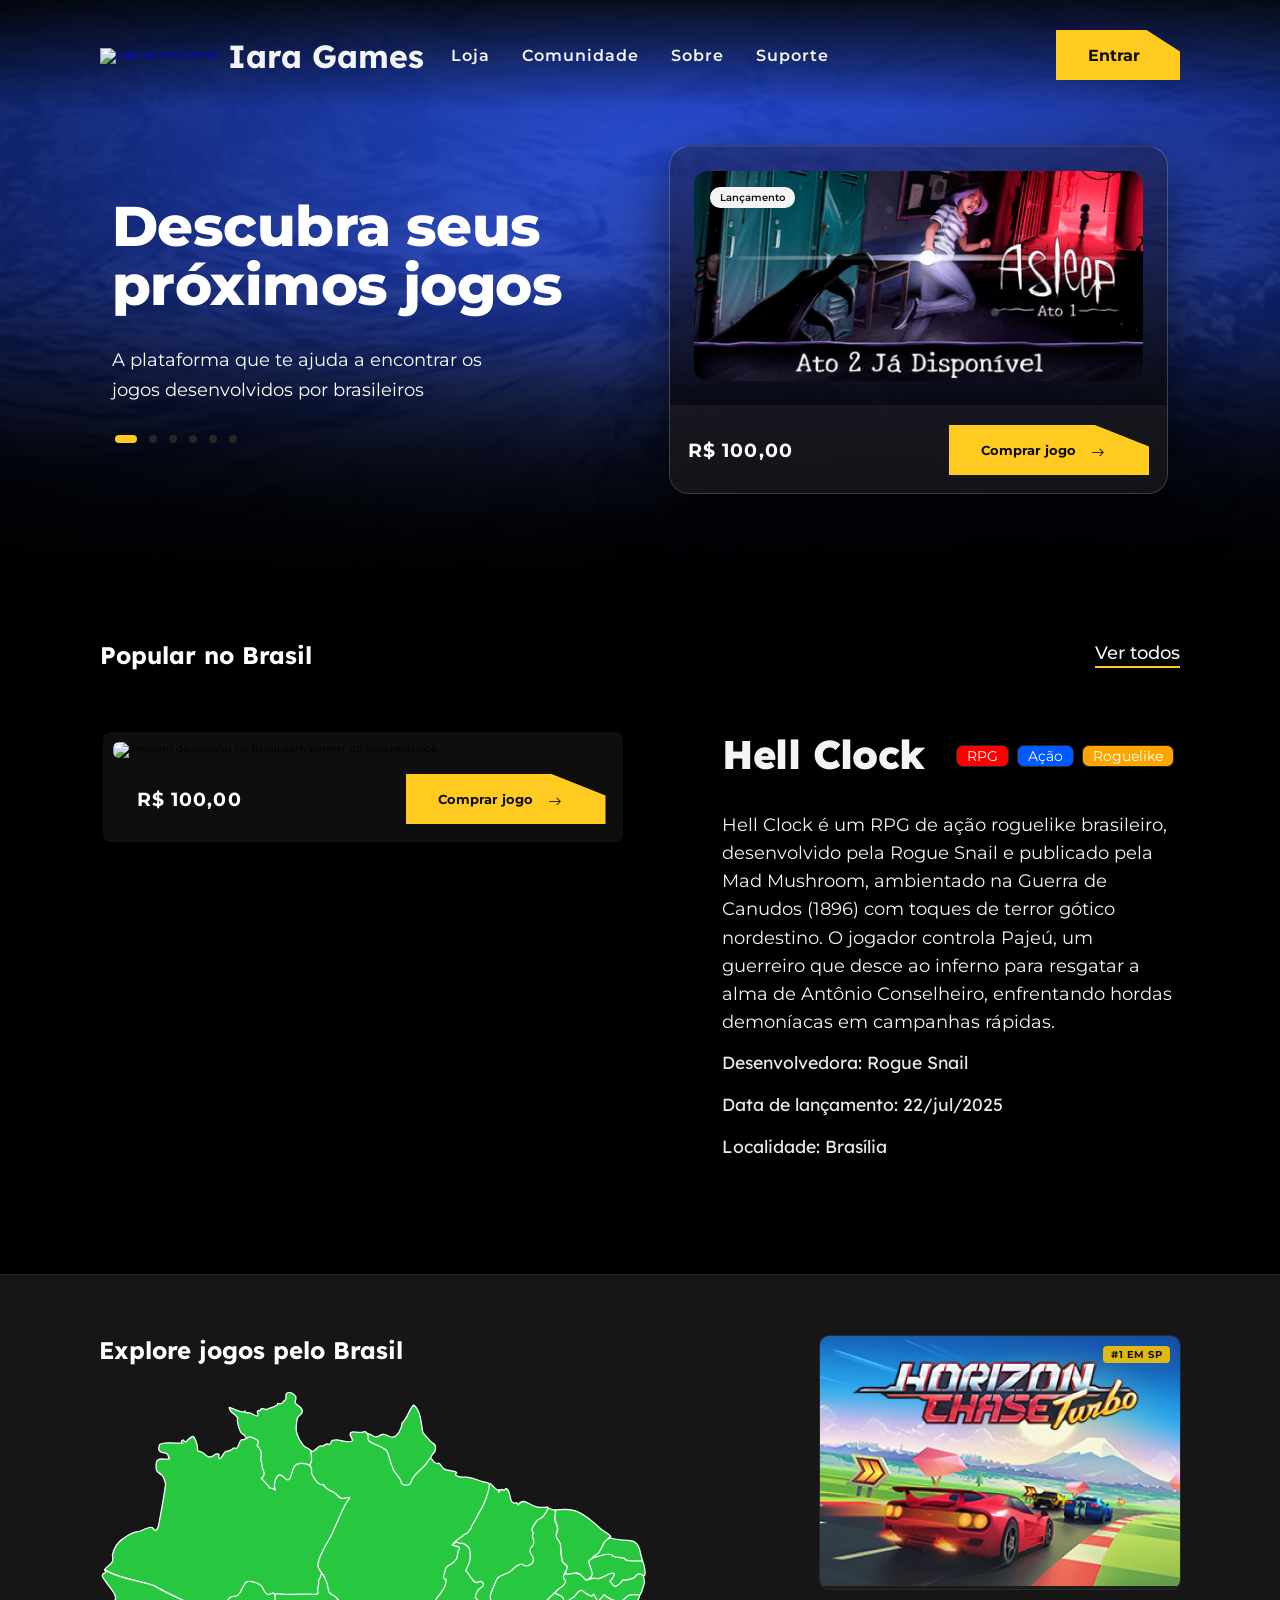
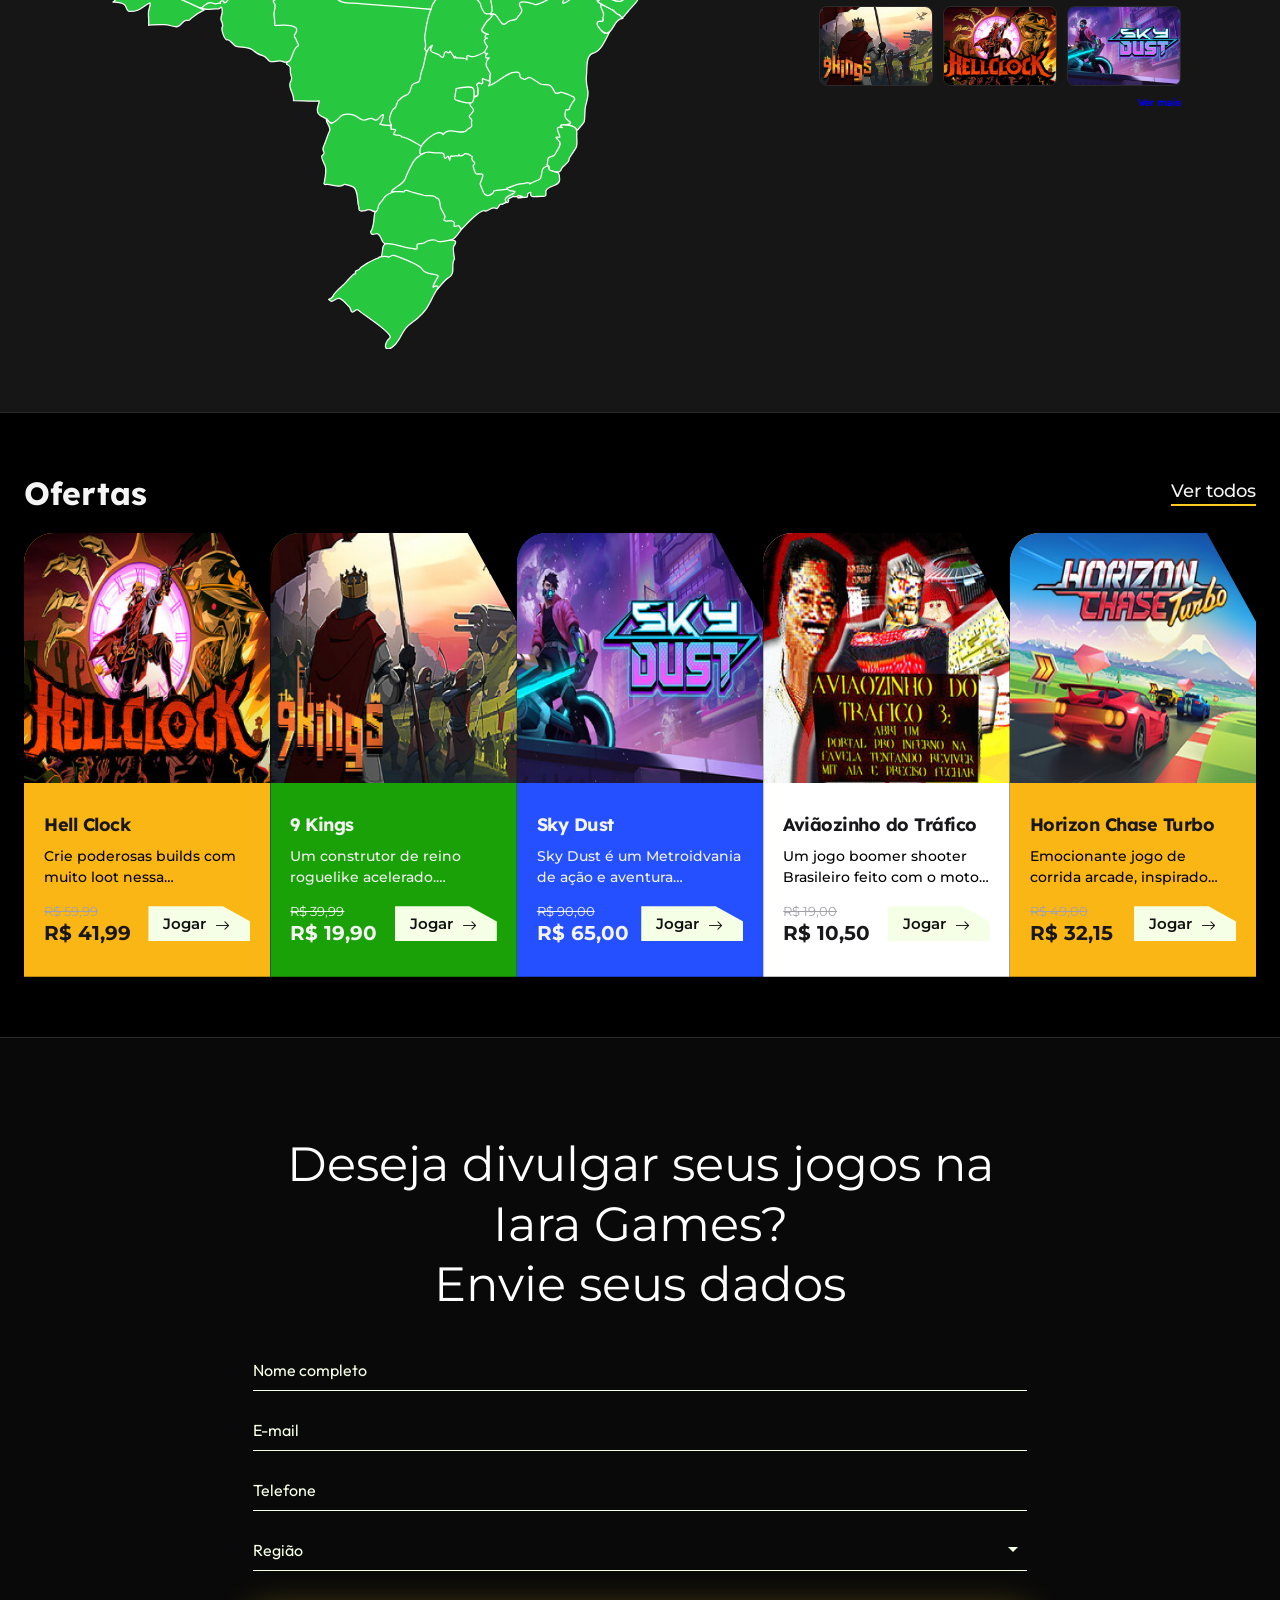
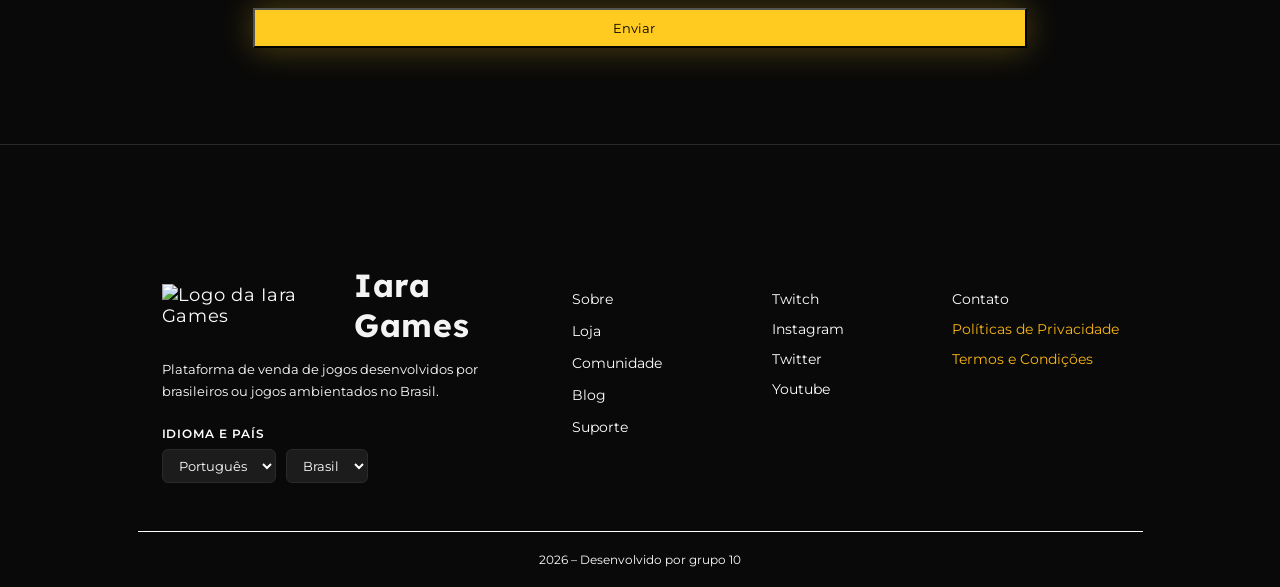
==== commit 5a5c2e5f: "mudança no background" ====
--- a/index.html
+++ b/index.html
@@ -19,7 +19,7 @@
     />
     <link
       rel="shortcut icon"
-      href="assets/images/favicon.ico"
+      href="assets/images/logo-iara-games.ico"
       type="image/x-icon"
     />
     <!-- Link Css -->
@@ -29,25 +29,23 @@
   <body>
     <!-- Area Header  -->
     <header class="header-page">
-      <div class="logo">
-        <img
-          src="assets/images/icone-iara-games.svg"
-          alt="Logo da Iara Games"
-        />
+      <a href="index.html" class="logo">
+        <img src="assets/images/logo-iara-games.svg" alt="Logo da Iara Games" />
         <h1 class="titulo-logo">Iara Games</h1>
-      </div>
+      </a>
       <nav>
         <ul class="header-menu">
           <li><a href="pages/jogos.html" class="item-menu">Loja</a></li>
           <li><a href="#" class="item-menu">Comunidade</a></li>
           <li><a href="#footer" class="item-menu">Sobre</a></li>
-          <li><a href="#" class="item-menu">Suporte</a></li>
+          <li><a href="./pages/suporte.html" class="item-menu">Suporte</a></li>
         </ul>
       </nav>
       <div class="header-button">
-        <a href="pages/jogos.html" class="navbar-button">Entrar</a>
+        <a href="#" class="navbar-button">Entrar</a>
       </div>
     </header>
+    <!-- Fim Area Header  -->
 
     <!-- Area do hero -->
     <section class="hero">
@@ -171,12 +169,12 @@
         c16.104,0.575,44.973-31.647,44.835-45.259c-0.136-13.612-17.227-58.446-22.349-66.088c-5.122-7.628-37.905,2.506-37.905,2.506
         S234.852,233.695,289.558,235.641z"
                     ></path>
-                    <text
+                    <!-- <text
                       transform="matrix(1 0 0 1 287.0137 188.3208)"
                       fill="#FFFFFF"
                     >
                       TO
-                    </text>
+                    </text> -->
                   </a>
                   <a xlink:href="#bahia" class="estado" name="Bahia" code="29">
                     <path
@@ -193,12 +191,12 @@
         c-1.616-1.426-63.952-37.248-73.1-36.265c1.149-3.738,2.438-9.559-0.741-12.723c-8.625-8.572-0.135-19.335-0.162-19.432
         c-0.546-1.725-5.396-6.079-0.026-7.175c-3.175,0.959-1.944-4.027,0.875-3.012C316.726,200.733,314.044,200.527,313.276,197.775z"
                     ></path>
-                    <text
+                    <!-- <text
                       transform="matrix(1 0 0 1 359.7324 210.1221)"
                       fill="#FFFFFF"
                     >
                       BA
-                    </text>
+                    </text> -->
                   </a>
                   <a
                     xlink:href="#sergipe"
@@ -216,17 +214,17 @@
         c4.024,1.931,9.448,3.397,12.408,6.89c1.343,1.533,5.504,2.656,5.832,4.847c-6.822,0.384-6.901,8.819-11.942,11.572
         C413.545,202.212,407.055,193.721,408.561,191.735z"
                     ></path>
-                    <path
+                    <!-- <path
                       class="circle"
                       d="M417.324,182.854c6.214,0,11.266,5.035,11.266,11.262c0,6.208-5.052,11.261-11.266,11.261
         c-6.238,0-11.258-5.053-11.258-11.261C406.063,187.89,411.084,182.854,417.324,182.854z"
-                    ></path>
-                    <text
+                    ></path> -->
+                    <!-- <text
                       transform="matrix(1 0 0 1 408.9121 198.6689)"
                       fill="#FFFFFF"
                     >
                       SE
-                    </text>
+                    </text> -->
                   </a>
                   <a
                     xlink:href="#pernambuco"
@@ -247,12 +245,12 @@
         c-0.629,0.356-1.04,0.861-1.287,1.519c-0.904-0.013-7.256-3.533-7.502-4.655c-4.769-1.151-5.425,6.108-8.957,6.19
         c0.219,0.108-8.244,6.681-7.506,3.314C383.556,170.4,374.241,168.566,373.011,167.238z"
                     ></path>
-                    <text
+                    <!-- <text
                       transform="matrix(1 0 0 1 401.3984 165.8003)"
                       fill="#FFFFFF"
                     >
                       PE
-                    </text>
+                    </text> -->
                   </a>
                   <a
                     xlink:href="#alagoas"
@@ -270,17 +268,17 @@
         c-1.807,4.848-7.122,8.585-10.024,12.789c-2.792,2-3.423,7.093-6.354,1.864c-3.259,0.424-3.722-4.424-6.957-4.477
         c-3.668-2.261-7.998-3.769-11.201-6.342C410.615,172.646,412.751,171.359,413.953,169.018z"
                     ></path>
-                    <path
+                    <!-- <path
                       class="circle"
                       d="M436.423,168.763c6.236,0,11.258,5.054,11.258,11.278c0,6.207-5.02,11.259-11.258,11.259
         c-6.241,0-11.263-5.052-11.263-11.259C425.16,173.816,430.182,168.763,436.423,168.763z"
-                    ></path>
-                    <text
+                    ></path> -->
+                    <!-- <text
                       transform="matrix(1 0 0 1 429.7891 183.895)"
                       fill="#FFFFFF"
                     >
                       AL
-                    </text>
+                    </text> -->
                   </a>
                   <a
                     xlink:href="#riograndedonorte"
@@ -298,17 +296,17 @@
         c7.534,1.193,6.848,10.968,9.206,16.516c-1.919,1.096-13.972,0.521-15.064-1.657c-1.041-2.067-2.904,7.107-5.094,7.3
         c1.532-5.847-12.654,1.78-5.424-8.683c2.545-3.67-6.302-0.808-6.711,0.725C410.121,144.013,407.217,139.151,404.698,138.795z"
                     ></path>
-                    <path
+                    <!-- <path
                       class="circle"
                       d="M430.827,107.798c6.241,0,11.261,5.039,11.261,11.261c0,6.224-5.02,11.261-11.261,11.261
         c-6.209,0-11.26-5.037-11.26-11.261C419.567,112.837,424.618,107.798,430.827,107.798z"
-                    ></path>
-                    <text
+                    ></path> -->
+                    <!-- <text
                       transform="matrix(1 0 0 1 422.541 123.9009)"
                       fill="#FFFFFF"
                     >
                       RN
-                    </text>
+                    </text> -->
                   </a>
                   <a xlink:href="#ceara" class="estado" name="Ceará" code="23">
                     <path
@@ -324,12 +322,12 @@
         c-6.987-3.615-1.264-15.393-6.684-20.239c-3.504-3.136,1.753-7.313,0.109-10.749C374.952,111.68,373.694,105.244,372.379,104.409
         C373.035,102.314,374.815,105.971,372.379,104.409z"
                     ></path>
-                    <text
+                    <!-- <text
                       transform="matrix(1 0 0 1 386.8379 129.0347)"
                       fill="#FFFFFF"
                     >
                       CE
-                    </text>
+                    </text> -->
                   </a>
                   <a xlink:href="#piaui" class="estado" name="Piauí" code="22">
                     <path
@@ -345,12 +343,12 @@
         c0.302-0.301-17.665-6.449-11.967,2.354c2.463,3.808-1.505,5.56-3.177,8.778c-0.633,2.164-5.836,0.958-7.836,3.205
         C328.176,198.748,327.409,180.727,320.781,185.478z"
                     ></path>
-                    <text
+                    <!-- <text
                       transform="matrix(1 0 0 1 355.127 158.1045)"
                       fill="#FFFFFF"
                     >
                       PI
-                    </text>
+                    </text> -->
                   </a>
                   <a
                     xlink:href="#maranhao"
@@ -376,12 +374,12 @@
         c0.575-3.259,0.52-6.764-0.521-10.105c-0.63-2.068-4.656-4.521-6.518-4.437c-1.289,0.287-2.443,0-3.427-0.878
         C290.983,125.675,290.983,128.044,288.845,127.827z"
                     ></path>
-                    <text
+                    <!-- <text
                       transform="matrix(1 0 0 1 318.2754 126.7036)"
                       fill="#FFFFFF"
                     >
                       MA
-                    </text>
+                    </text> -->
                   </a>
                   <a xlink:href="#amapa" class="estado" name="Amapá" code="16">
                     <path
@@ -395,12 +393,12 @@
         c3.396,1.657,3.366,6.203,0.078,9.34c-3.777,3.587-7.449,34.275-7.449,34.275h-46.489c0,0,0.932-50.366,0-51.449
         C221.814,36.458,223.334,38.417,225.198,39.089z"
                     ></path>
-                    <text
+                    <!-- <text
                       transform="matrix(1 0 0 1 245.9023 52.6099)"
                       fill="#FFFFFF"
                     >
                       AP
-                    </text>
+                    </text> -->
                   </a>
                   <a xlink:href="#para" class="estado" name="Pará" code="15">
                     <path
@@ -423,12 +421,12 @@
         c-0.19-2.082-29.893-6.299-30.714-8.081C150.016,140.479,173.173,58.561,173.378,50.619z M319.139,77.664
         C319.302,76.912,319.74,78.76,319.139,77.664z"
                     ></path>
-                    <text
+                    <!-- <text
                       transform="matrix(1 0 0 1 232.7725 122.5137)"
                       fill="#FFFFFF"
                     >
                       PA
-                    </text>
+                    </text> -->
                   </a>
                   <a
                     xlink:href="#roraima"
@@ -450,12 +448,12 @@
         c1.712,2.027,5.614,2.261,5.724,4.369c0.164,2.945,1.165,6.177,0.329,9.092c-1.547,5.424-36.618,30.471-36.618,30.471
         s-12.517-52.736-20.335-54.063C115.261,36.417,111.523,25.682,113.18,24.107z"
                     ></path>
-                    <text
+                    <!-- <text
                       transform="matrix(1 0 0 1 136.2939 42.3862)"
                       fill="#FFFFFF"
                     >
                       RR
-                    </text>
+                    </text> -->
                   </a>
                   <a
                     xlink:href="#amazonas"
@@ -486,12 +484,12 @@
         c-6.162-0.26-48.079-10.625-51.652-8.105c-1.453,1.013-53.626,10.503-55.9,10.819c-6.369,0.875-18.09-7.272-23.719-10.136
         c-8.601-4.381-16.61-8.981-26.088-11.05c-10.282-2.259-20.635-4.793-29.878-10.011C4.121,145.766,12.433,144.779,10.078,136.412z"
                     ></path>
-                    <text
+                    <!-- <text
                       transform="matrix(1 0 0 1 98.1406 119.0591)"
                       fill="#FFFFFF"
                     >
                       AM
-                    </text>
+                    </text> -->
                   </a>
                   <a xlink:href="#acre" class="estado" name="Acre" code="12">
                     <path
@@ -506,12 +504,12 @@
         c-6.82,3.149-8.339,7.19-16.733,7.013c-2.136-0.042-2.562-2.492-3.081-4.001c-1.247-3.572-7.218-3.422-10.559-3.778
         c6.299-3.41-3.107-11.9-5.216-15.679c-0.52-0.918-3.588-4.655-3.629-5.957C1.642,150.174,6.612,151.968,3.656,148.545z"
                     ></path>
-                    <text
+                    <!-- <text
                       transform="matrix(1 0 0 1 47.7017 184.9355)"
                       fill="#FFFFFF"
                     >
                       AC
-                    </text>
+                    </text> -->
                   </a>
                   <a
                     xlink:href="#rondonia"
@@ -534,12 +532,12 @@
         c-1.821-0.438-5.381-9.094-3.397-11.204c0.124-1.67-0.26-3.204-1.163-4.627c-0.986-2.644,1.041-5.026,0.863-7.806
         c-0.384-6.081-1.028-1.986-3.382-1.903C94.336,180.686,85.957,181.671,83.34,180.232z"
                     ></path>
-                    <text
+                    <!-- <text
                       transform="matrix(1 0 0 1 118.1299 195.3193)"
                       fill="#FFFFFF"
                     >
                       RO
-                    </text>
+                    </text> -->
                   </a>
                   <a
                     xlink:href="#matogrosso"
@@ -565,12 +563,12 @@
         c-1.821,0.137-4.109,0.562-5.888-0.094c0.493-3.521-0.521-6.054-0.535-9.217c-0.014-2.286,1.288-5.177,0.835-7.45
         C143.581,176.618,141.937,174.714,142.237,173.962z"
                     ></path>
-                    <text
+                    <!-- <text
                       transform="matrix(1 0 0 1 200.0244 218.4175)"
                       fill="#FFFFFF"
                     >
                       MT
-                    </text>
+                    </text> -->
                   </a>
                   <a
                     xlink:href="#mattogrossodosul"
@@ -593,12 +591,12 @@
         c-1.699,1.777-3.739,1.562-6.121,1.121c-2.904,0.027-5.629-1.614-8.243-1.203c-4.178,0.656-0.603-2.986-1.645-3.535
         c0.932-2.847,1.411-9.912,0.453-11.856c-0.165-0.331-3.52-7.232-2.547-8.108C186.306,297.688,182.334,299.415,183.198,294.536z"
                     ></path>
-                    <text
+                    <!-- <text
                       transform="matrix(1 0 0 1 213.2939 306.7236)"
                       fill="#FFFFFF"
                     >
                       MS
-                    </text>
+                    </text> -->
                   </a>
                   <a xlink:href="#goias" class="estado" name="Goiás" code="52">
                     <path
@@ -620,12 +618,12 @@
         c-1.944-0.986-50.804,10.271-49.982,12.105c-5.012-2.136-11.804-7.941-17.391-8.162c-0.438-2.189-3.618-1.284-5.095-1.533
         c-3.724-0.604,1.04-3.231,0.22-4.109c-1.89-1.916-4.382,1.756-3.588-3.012C239.602,274.627,237.055,273.038,237.768,270.519z"
                     ></path>
-                    <text
+                    <!-- <text
                       transform="matrix(1 0 0 1 266.9111 254.2139)"
                       fill="#FFFFFF"
                     >
                       GO
-                    </text>
+                    </text> -->
                   </a>
                   <a
                     xlink:href="#parana"
@@ -644,12 +642,12 @@
         c-1.728,2.19-5.754,8.929-8.41,8.984c-4.054,0.057-14.215,14.68-14.215,14.68s-37.329-12.05-40.287-11.285
         c-3.875-1.449-2.698-6.491-6.054-8.216C226.663,364.623,222.498,367.8,222.225,363.694z"
                     ></path>
-                    <text
+                    <!-- <text
                       transform="matrix(1 0 0 1 248.4453 356.1045)"
                       fill="#FFFFFF"
                     >
                       PR
-                    </text>
+                    </text> -->
                   </a>
                   <a
                     xlink:href="#santacatarina"
@@ -668,12 +666,12 @@
         c-1.368,1.395,0.713,10.789,0.466,10.734c-3.449,4.438,1.726,11.666-5.096,15.334c-2.901,1.536-7.284,7.779-9.64,9.995
         C276.085,411.866,233.534,382.918,231.029,383.959z"
                     ></path>
-                    <text
+                    <!-- <text
                       transform="matrix(1 0 0 1 266.9111 387.7646)"
                       fill="#FFFFFF"
                     >
                       SC
-                    </text>
+                    </text> -->
                   </a>
                   <a
                     xlink:href="#riograndedosul"
@@ -695,12 +693,12 @@
         c3.806-3.231-22.527-19.746-25.578-22.732c-1.918-1.862-2.384,0.274-4.219,1.15c-2.547,1.205-1.917-2.822-3.588-4.273
         c-2.3-1.999-4.793-5.479-7.737-6.68c-3.478-1.367-5.615,5.145-9.052,0.821C189.168,418.854,190.332,418.032,191.236,416.881z"
                     ></path>
-                    <text
+                    <!-- <text
                       transform="matrix(1 0 0 1 231.0313 414.4658)"
                       fill="#FFFFFF"
                     >
                       RS
-                    </text>
+                    </text> -->
                   </a>
                   <a
                     xlink:href="#saopaulo"
@@ -723,12 +721,12 @@
         c-0.848-2.956-6.628-1.451-9.066-1.862c-0.162,0.163-8.846-2.684-10.079-2.684c-1.616-0.029-6.791-3.396-7.121-0.274
         C247.982,330.386,239.876,331.21,239.3,330.554z"
                     ></path>
-                    <text
+                    <!-- <text
                       transform="matrix(1 0 0 1 280.6816 327.3193)"
                       fill="#FFFFFF"
                     >
                       SP
-                    </text>
+                    </text> -->
                   </a>
                   <a
                     xlink:href="#minasgerais"
@@ -758,12 +756,12 @@
         c-0.137,0.22-1.014-2.904-1.065-2.961c-1.149-1.175-2.767,4.165-3.505-0.055c0.766-4.105-4.657-2.709-7.67-2.93
         c-4.708-0.353-5.53-1.613-9.858,0.631C262.993,300.562,262.336,299.274,262.881,297.305z"
                     ></path>
-                    <text
+                    <!-- <text
                       transform="matrix(1 0 0 1 328.4063 286.4561)"
                       fill="#FFFFFF"
                     >
                       MG
-                    </text>
+                    </text> -->
                   </a>
                   <a
                     xlink:href="#riodejaneiro"
@@ -785,17 +783,17 @@
         c-1.667-0.713-2.957-1.839-4.901-0.142c0.465,0.195-4.227-0.086-3.379-0.113c-0.521,1.727-3.814,0.699-3.879,3.045
         C336.717,337.908,333.927,342.41,332.886,337.429z"
                     ></path>
-                    <path
+                    <!-- <path
                       class="circle"
                       d="M355.094,318.613c6.209,0,11.263,5.021,11.263,11.259c0,6.208-5.056,11.264-11.263,11.264
         c-6.211,0-11.263-5.054-11.263-11.264C343.831,323.634,348.883,318.613,355.094,318.613z"
-                    ></path>
-                    <text
+                    ></path> -->
+                    <!-- <text
                       transform="matrix(1 0 0 1 347.4648 334.6807)"
                       fill="#FFFFFF"
                     >
                       RJ
-                    </text>
+                    </text> -->
                   </a>
                   <a
                     xlink:href="#espiritosanto"
@@ -815,17 +813,17 @@
         c-0.218,0.576-5.861,8.954-5.831,8.954c0.985,3.289-5.18,5.808-6.054,8.165c-1.313,3.56-2.135,3.013-5.614,2.573
         c-1.64-0.274-3.202-0.768-4.736-1.451C368.819,311.297,369.424,309.055,367.119,308.834z"
                     ></path>
-                    <path
+                    <!-- <path
                       class="circle"
                       d="M381.917,284.723c6.21,0,11.261,5.055,11.261,11.262c0,6.212-5.051,11.261-11.261,11.261
         c-6.212,0-11.263-5.049-11.263-11.261C370.654,289.777,375.705,284.723,381.917,284.723z"
-                    ></path>
-                    <text
+                    ></path> -->
+                    <!-- <text
                       transform="matrix(1 0 0 1 373.3047 300.4971)"
                       fill="#FFFFFF"
                     >
                       ES
-                    </text>
+                    </text> -->
                   </a>
                   <a
                     xlink:href="#distritofederal"
@@ -842,17 +840,17 @@
         c0,0,12.929-2.903,14.188,0c1.233,2.903,0.659,10.683-1.424,11.504c-2.08,0.849-14.296-1.806-14.023-3.313
         C291.503,252.853,292.461,246.197,292.461,246.197z"
                     ></path>
-                    <path
+                    <!-- <path
                       class="circle"
                       d="M300.735,238.34c6.212,0,11.26,5.035,11.26,11.258c0,6.21-5.048,11.263-11.26,11.263
         c-6.209,0-11.261-5.053-11.261-11.263C289.475,243.377,294.523,238.34,300.735,238.34z"
-                    ></path>
-                    <text
+                    ></path> -->
+                    <!-- <text
                       transform="matrix(1 0 0 1 292.4141 254.2139)"
                       fill="#FFFFFF"
                     >
                       DF
-                    </text>
+                    </text> -->
                   </a>
                   <a
                     xlink:href="#paraiba"
@@ -872,17 +870,17 @@
         c0.713-1.124,4.082-5.203,3.725-6.205c-1.423-3.846-12.051,5.52-14.981,3.506c-1.396-0.973-6.218,1.493-3.476-2.588
         C405.574,150.776,400.398,142.889,401.575,141.096z"
                     ></path>
-                    <path
+                    <!-- <path
                       class="circle"
                       d="M433.797,133.597c6.237,0,11.26,5.051,11.26,11.261c0,6.226-5.022,11.262-11.26,11.262
         c-6.208,0-11.257-5.036-11.257-11.262C422.54,138.647,427.589,133.597,433.797,133.597z"
-                    ></path>
-                    <text
+                    ></path> -->
+                    <!-- <text
                       transform="matrix(1 0 0 1 425.2129 148.9893)"
                       fill="#FFFFFF"
                     >
                       PB
-                    </text>
+                    </text> -->
                   </a>
                 </g>
               </svg>
@@ -1207,13 +1205,12 @@
 
     <!-- Fim Area Formulario Divulgar Jogos  -->
 
-    <!-- Area do Footer -->
     <footer class="footer" id="footer">
       <div class="container footer-inner">
         <div class="footer-brand">
           <div class="footer-logo">
             <img
-              src="assets/images/icone-iara-games.svg"
+              src="assets/images/logo-iara-games.svg"
               alt="Logo da Iara Games"
             />
             <h2 class="titulo-logo">Iara Games</h2>
@@ -1240,35 +1237,18 @@
           <a href="pages/jogos.html">Loja</a>
           <a href="#">Comunidade</a>
           <a href="#">Blog</a>
-          <a href="#">Suporte</a>
+          <a href="/pages/suporte.html">Suporte</a>
         </nav>
 
         <div class="footer-social">
-          <a
-            href="https://www.twitch.tv"
-            target="_blank"
-            rel="noopener noreferrer"
-            >Twitch</a
-          >
-          <a
-            href="https://www.instagram.com"
-            target="_blank"
-            rel="noopener noreferrer"
-            >Instagram</a
-          >
-          <a href="https://x.com" target="_blank" rel="noopener noreferrer"
-            >Twitter</a
-          >
-          <a
-            href="https://www.youtube.com"
-            target="_blank"
-            rel="noopener noreferrer"
-            >Youtube</a
-          >
+          <a href="#" target="_blank" rel="noopener noreferrer">Twitch</a>
+          <a href="#" target="_blank" rel="noopener noreferrer">Instagram</a>
+          <a href="#" target="_blank" rel="noopener noreferrer">Twitter</a>
+          <a href="#" target="_blank" rel="noopener noreferrer">Youtube</a>
         </div>
 
         <div class="footer-legal-links">
-          <a href="mailto:contato@iaragames.com.br">Contato</a>
+          <a href="#">Contato</a>
           <a href="pages/politica-privacidade.html" class="link-yellow"
             >Políticas de Privacidade</a
           >
@@ -1281,7 +1261,6 @@
         <span>2026 – Desenvolvido por grupo 10</span>
       </div>
     </footer>
-    <!-- Fim Area do Footer -->
     <!-- Script -->
     <!-- **Máscara JS** -->
     <script src="https://unpkg.com/imask"></script>
--- a/assets/styles/index.css
+++ b/assets/styles/index.css
@@ -28,6 +28,10 @@
   font-family: var(--font-text);
 }
 
+html {
+  font-size: 62.5%;
+}
+
 h1,
 h2,
 h3,
@@ -37,7 +41,8 @@
 }
 
 .titulo-logo {
-  color: var(--color-yellow);
+  color: var(--color-light);
+  font-size: 3.2rem;
 }
 
 a {
@@ -78,6 +83,7 @@
   flex: 1;
   display: flex;
   justify-content: flex-end;
+  font-size: 16px;
 }
 
 .header-menu {
@@ -126,21 +132,42 @@
 .hero-bg {
   position: absolute;
   inset: 0;
-  background-image: url(../images/banner-asleep.jpg);
-  background-size: cover;
-  background-position: 50% 20%;
-}
-
-/* Modo vinheta no hero */
+  z-index: 1;
+  pointer-events: none;
+  background:
+    linear-gradient(
+      180deg,
+      rgba(4, 8, 20, 0.9) 0%,
+      rgba(26, 66, 218, 0.72) 18%,
+      rgba(20, 54, 191, 0.5) 44%,
+      rgba(4, 8, 24, 0.78) 76%,
+      #000 100%
+    ),
+    radial-gradient(
+      110% 70% at 30% 18%,
+      rgba(74, 129, 255, 0.5) 0%,
+      rgba(43, 91, 255, 0.22) 40%,
+      rgba(8, 17, 48, 0) 72%
+    ),
+    url(../images/bg-agua.png), #1f46d8;
+  background-size: cover, cover, cover, auto;
+  background-position:
+    center,
+    22% 18%,
+    50% 20%,
+    center;
+  background-repeat: no-repeat;
+}
 
 .hero-bg::before {
   content: "";
   position: absolute;
   inset: 0;
   background: radial-gradient(
-    ellipse at center,
-    rgba(0, 0, 0, 0) 22%,
-    rgba(0, 0, 0, 0.82) 100%
+    ellipse at 58% 42%,
+    rgba(0, 0, 0, 0) 24%,
+    rgba(0, 0, 0, 0.45) 76%,
+    rgba(0, 0, 0, 0.7) 100%
   );
 }
 
@@ -148,22 +175,13 @@
   content: "";
   position: absolute;
   inset: 0;
-  background-image:
-    repeating-linear-gradient(
-      0deg,
-      transparent,
-      transparent 39px,
-      rgba(255, 255, 255, 0.025) 40px
-    ),
-    repeating-linear-gradient(
-      90deg,
-      transparent,
-      transparent 39px,
-      rgba(255, 255, 255, 0.025) 40px
-    );
-}
-
-/* Fim Modo vinheta no hero */
+  background: linear-gradient(
+    180deg,
+    rgba(0, 0, 0, 0.03) 0%,
+    rgba(0, 0, 0, 0.16) 56%,
+    rgba(0, 0, 0, 0.82) 100%
+  );
+}
 
 .hero-content {
   position: relative;
@@ -185,7 +203,7 @@
 
 .hero-title {
   font-family: var(--font-text);
-  font-size: 5rem;
+  font-size: 8rem;
   font-weight: 800;
   line-height: 1.05;
   color: #fff;
@@ -195,7 +213,7 @@
 
 .hero-sub {
   max-width: 34ch;
-  font-size: 1.1rem;
+  font-size: 1.76rem;
   color: #fff;
   line-height: 1.7;
   margin-bottom: 30px;
@@ -232,7 +250,7 @@
   z-index: 3;
   background: var(--color-light);
   color: #111;
-  font-size: 0.6rem;
+  font-size: 0.96rem;
   font-weight: 600;
   padding: 5px 10px;
   border-radius: 10px;
@@ -266,7 +284,7 @@
 
 .hero-card-title {
   font-family: var(--font-text);
-  font-size: 1rem;
+  font-size: 1.6rem;
   font-weight: 600;
   color: #fff;
   margin-bottom: 12px;
@@ -307,6 +325,7 @@
 }
 
 /* Fim Area do Hero */
+
 /* Area do Popular no Brasil */
 
 .popular {
@@ -324,13 +343,13 @@
 
 .pop h2 {
   font-family: var(--font-title);
-  font-size: 1.5rem;
+  font-size: 2.4rem;
   color: #fff;
 }
 
 .popular-see-all {
   color: var(--color-light);
-  font-size: 1.1rem;
+  font-size: 1.76rem;
   font-weight: 500;
   border-bottom: 2px solid var(--color-yellow);
   padding-bottom: 3px;
@@ -347,7 +366,7 @@
 .pop-conteudo {
   margin: 0 auto;
   display: flex;
-  gap: 6rem;
+  gap: 9.6rem;
   align-items: flex-start;
   padding: 35px 100px;
   padding-bottom: 100px;
@@ -379,12 +398,12 @@
   line-height: normal;
   letter-spacing: 0.06em;
   font-family: var(--font-text);
-  padding-left: 1rem;
+  padding-left: 1.6rem;
 }
 
 .popular-preco {
   padding: 1.5%;
-  padding-top: 1rem;
+  padding-top: 1.6rem;
   display: flex;
   align-items: center;
   justify-content: space-between;
@@ -394,12 +413,12 @@
   color: var(--color-light);
   line-height: 1.6;
   margin-bottom: 12px;
-  font-size: 1.1rem;
+  font-size: 1.76rem;
 }
 
 .popular-tags {
   display: flex;
-  gap: 0.5rem;
+  gap: 0.8rem;
   flex-wrap: wrap;
   transform: translateY(-6px);
 }
@@ -409,7 +428,7 @@
   padding: 2px 10px;
   border-radius: 7px;
   border: 1px solid var(--border);
-  font-size: 0.85rem;
+  font-size: 1.36rem;
   white-space: nowrap;
 }
 
@@ -429,7 +448,7 @@
 .popular-name-row {
   display: flex;
   align-items: center;
-  gap: 2rem;
+  gap: 3.2rem;
   flex-wrap: wrap;
   margin-bottom: 16px;
 }
@@ -457,7 +476,7 @@
 
 .explore-title {
   font-family: var(--font-title);
-  font-size: 1.5rem;
+  font-size: 2.4rem;
   font-weight: 700;
   color: #fff;
   margin-bottom: 24px;
@@ -475,7 +494,7 @@
   background: rgba(245, 196, 0, 0.12);
   border: 1px solid rgba(245, 196, 0, 0.3);
   color: var(--color-yellow);
-  font-size: 0.8rem;
+  font-size: 1.28rem;
   font-weight: 600;
   padding: 4px 12px;
   border-radius: 20px;
@@ -497,7 +516,7 @@
   right: 10px;
   background: rgba(245, 196, 0, 0.9);
   color: #111;
-  font-size: 0.65rem;
+  font-size: 1.04rem;
   font-weight: 700;
   padding: 2px 8px;
   border-radius: 4px;
@@ -528,7 +547,7 @@
 }
 
 #svg-map path {
-  fill: #fab615;
+  fill: #27c840;
 }
 
 #svg-map text {
@@ -589,7 +608,7 @@
 
 .ofertas-see-all {
   color: var(--color-light);
-  font-size: 1.1rem;
+  font-size: 1.76rem;
   font-weight: 500;
   border-bottom: 2px solid var(--color-yellow);
   padding-bottom: 3px;
@@ -617,7 +636,7 @@
 }
 .ofertas-title {
   color: var(--color-light);
-  font-size: 2rem;
+  font-size: 3.2rem;
 }
 
 .ofertas-card {
@@ -805,7 +824,7 @@
 .titulo-divulgar-jogos {
   color: #fff;
   text-align: center;
-  font-family: "Montserrat";
+  font-family: var(--font-text);
   font-size: 48px;
   font-style: normal;
   font-weight: 400;
@@ -815,7 +834,7 @@
 .form-field {
   padding: 10px;
 }
-input {
+.form-field input {
   border: none;
   border-bottom: 1px solid #f5ffe6;
   background: rgba(255, 255, 255, 0);
@@ -824,6 +843,7 @@
   width: 774px;
   height: 40px;
 
+  color: #f5ffe6;
   font-family: "Outfit";
   font-size: 16px;
   font-style: normal;
@@ -906,6 +926,7 @@
   grid-template-columns: 370px 160px 140px auto;
   gap: 40px;
   padding-bottom: 48px;
+  margin: 0 auto;
   border-bottom: 1px solid #ffffff;
 }
 
@@ -913,7 +934,7 @@
   display: flex;
   align-items: center;
   gap: 10px;
-  font-size: 1.1rem;
+  font-size: 1.76rem;
   color: #fff;
   letter-spacing: 0.04em;
   margin-bottom: 14px;
@@ -923,7 +944,7 @@
 }
 
 .footer-tagline {
-  font-size: 0.82rem;
+  font-size: 1.312rem;
   color: #ffffff;
   line-height: 1.65;
   margin-bottom: 24px;
@@ -931,7 +952,7 @@
 
 .footer-lang label {
   display: block;
-  font-size: 0.78rem;
+  font-size: 1.248rem;
   color: #ffffff;
   margin-bottom: 8px;
   font-weight: 600;
@@ -950,7 +971,7 @@
   color: #ffffff;
   padding: 7px 12px;
   border-radius: 6px;
-  font-size: 0.82rem;
+  font-size: 1.312rem;
   cursor: pointer;
 }
 
@@ -967,7 +988,7 @@
 }
 
 .footer-nav a {
-  font-size: 0.88rem;
+  font-size: 1.408rem;
   color: #ffffff;
 }
 .footer-nav a:hover {
@@ -981,7 +1002,7 @@
   padding-top: 25px;
 }
 .footer-social a {
-  font-size: 0.88rem;
+  font-size: 1.408rem;
   color: #ffffff;
   display: flex;
   align-items: center;
@@ -991,7 +1012,7 @@
   color: #fff;
 }
 .social-icon {
-  font-size: 0.9rem;
+  font-size: 1.44rem;
 }
 
 .footer-legal-links {
@@ -1001,7 +1022,7 @@
   padding-top: 25px;
 }
 .footer-legal-links a {
-  font-size: 0.88rem;
+  font-size: 1.408rem;
   color: #ffffff;
 }
 .footer-legal-links a:hover {
@@ -1014,7 +1035,7 @@
 .footer-bottom {
   padding: 20px 24px;
   text-align: center;
-  font-size: 0.78rem;
+  font-size: 1.248rem;
   color: #ffffff;
 }
 
@@ -1025,7 +1046,7 @@
 
 .synopsis h1 {
   font-family: var(--font-title);
-  font-size: 2.5rem;
+  font-size: 4rem;
   font-weight: 800;
   color: var(--color-light);
   margin-bottom: 16px;
@@ -1036,7 +1057,7 @@
   color: var(--text);
   line-height: 1.7;
   margin-bottom: 12px;
-  font-size: 1.1rem;
+  font-size: 1.76rem;
   font-weight: 400;
 }
 
@@ -1051,13 +1072,39 @@
   }
 }
 
+@media (max-width: 1680px) {
+  .hero-content {
+    width: 89%;
+    padding-inline: 1.6rem;
+  }
+
+  .hero-title {
+    font-size: 7rem;
+  }
+
+  .hero-sub {
+    font-size: 1.2;
+  }
+
+  .hero-card-img {
+    height: 250px;
+  }
+
+  .img-hell {
+    width: 625px;
+  }
+  .ofertas-img-wrap img {
+    object-fit: fill;
+  }
+}
+
 @media (max-width: 1440px) {
   .hero-content {
     width: 85%;
   }
 
   .hero-title {
-    font-size: 4.2rem;
+    font-size: 6.72rem;
   }
 
   .hero-card-img {
@@ -1083,7 +1130,7 @@
   }
 
   .hero-title {
-    font-size: 3.5rem;
+    font-size: 5.6rem;
   }
 
   .hero-card-img {
@@ -1125,7 +1172,7 @@
 
   .hero-title {
     max-width: 100%;
-    font-size: 3rem;
+    font-size: 4.8rem;
   }
 
   .hero-sub {
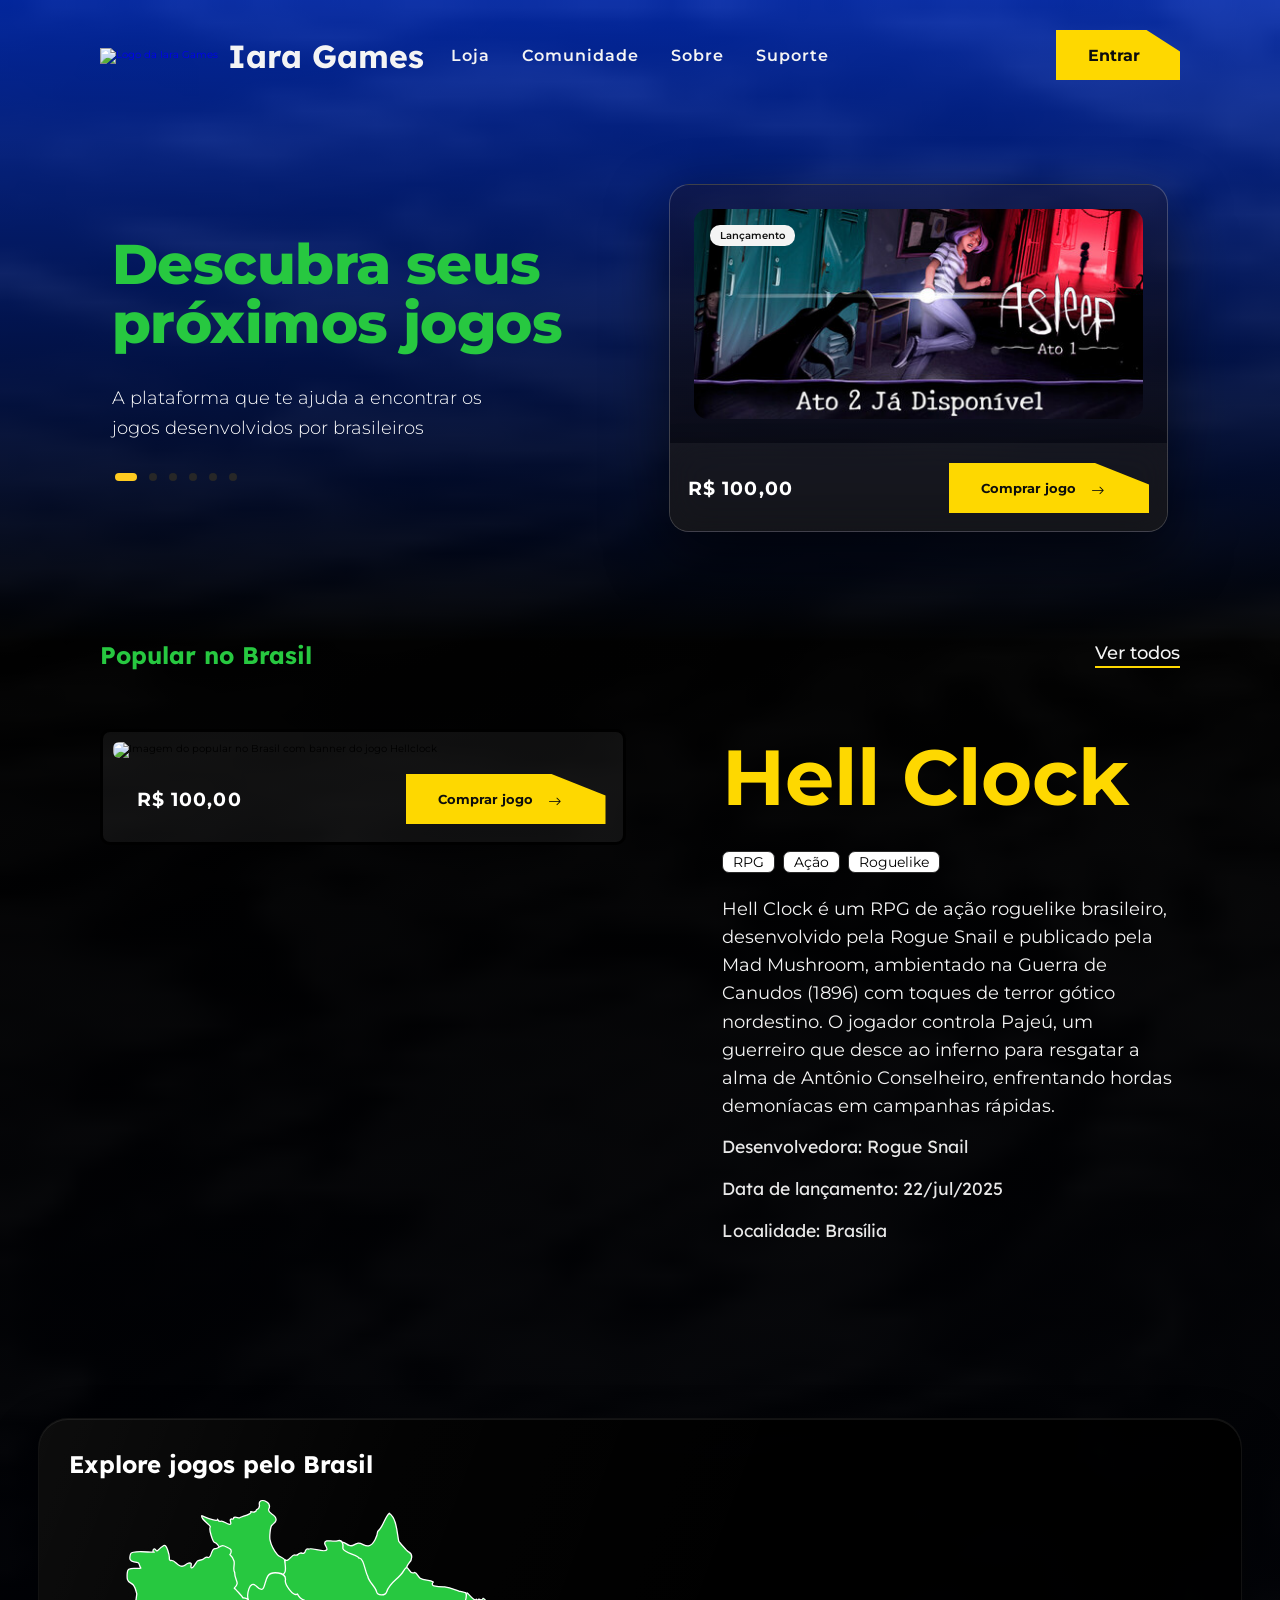
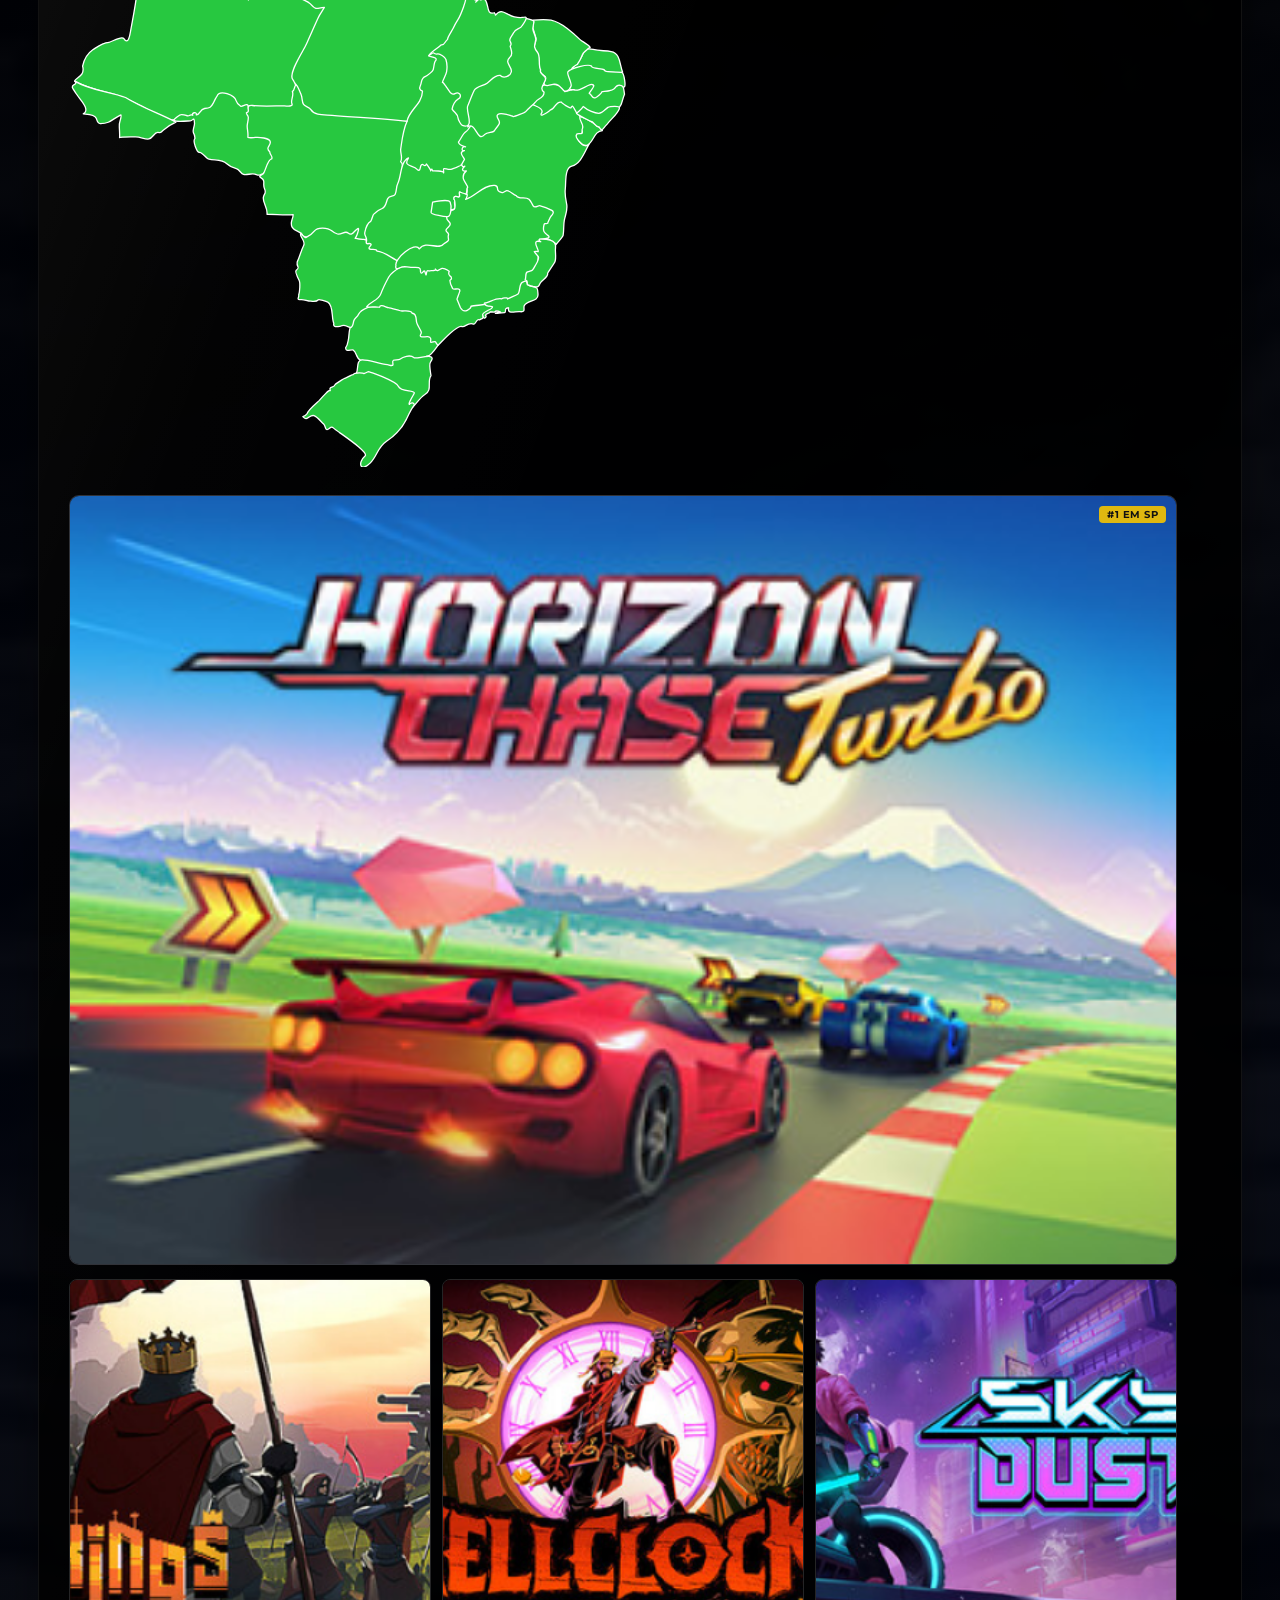
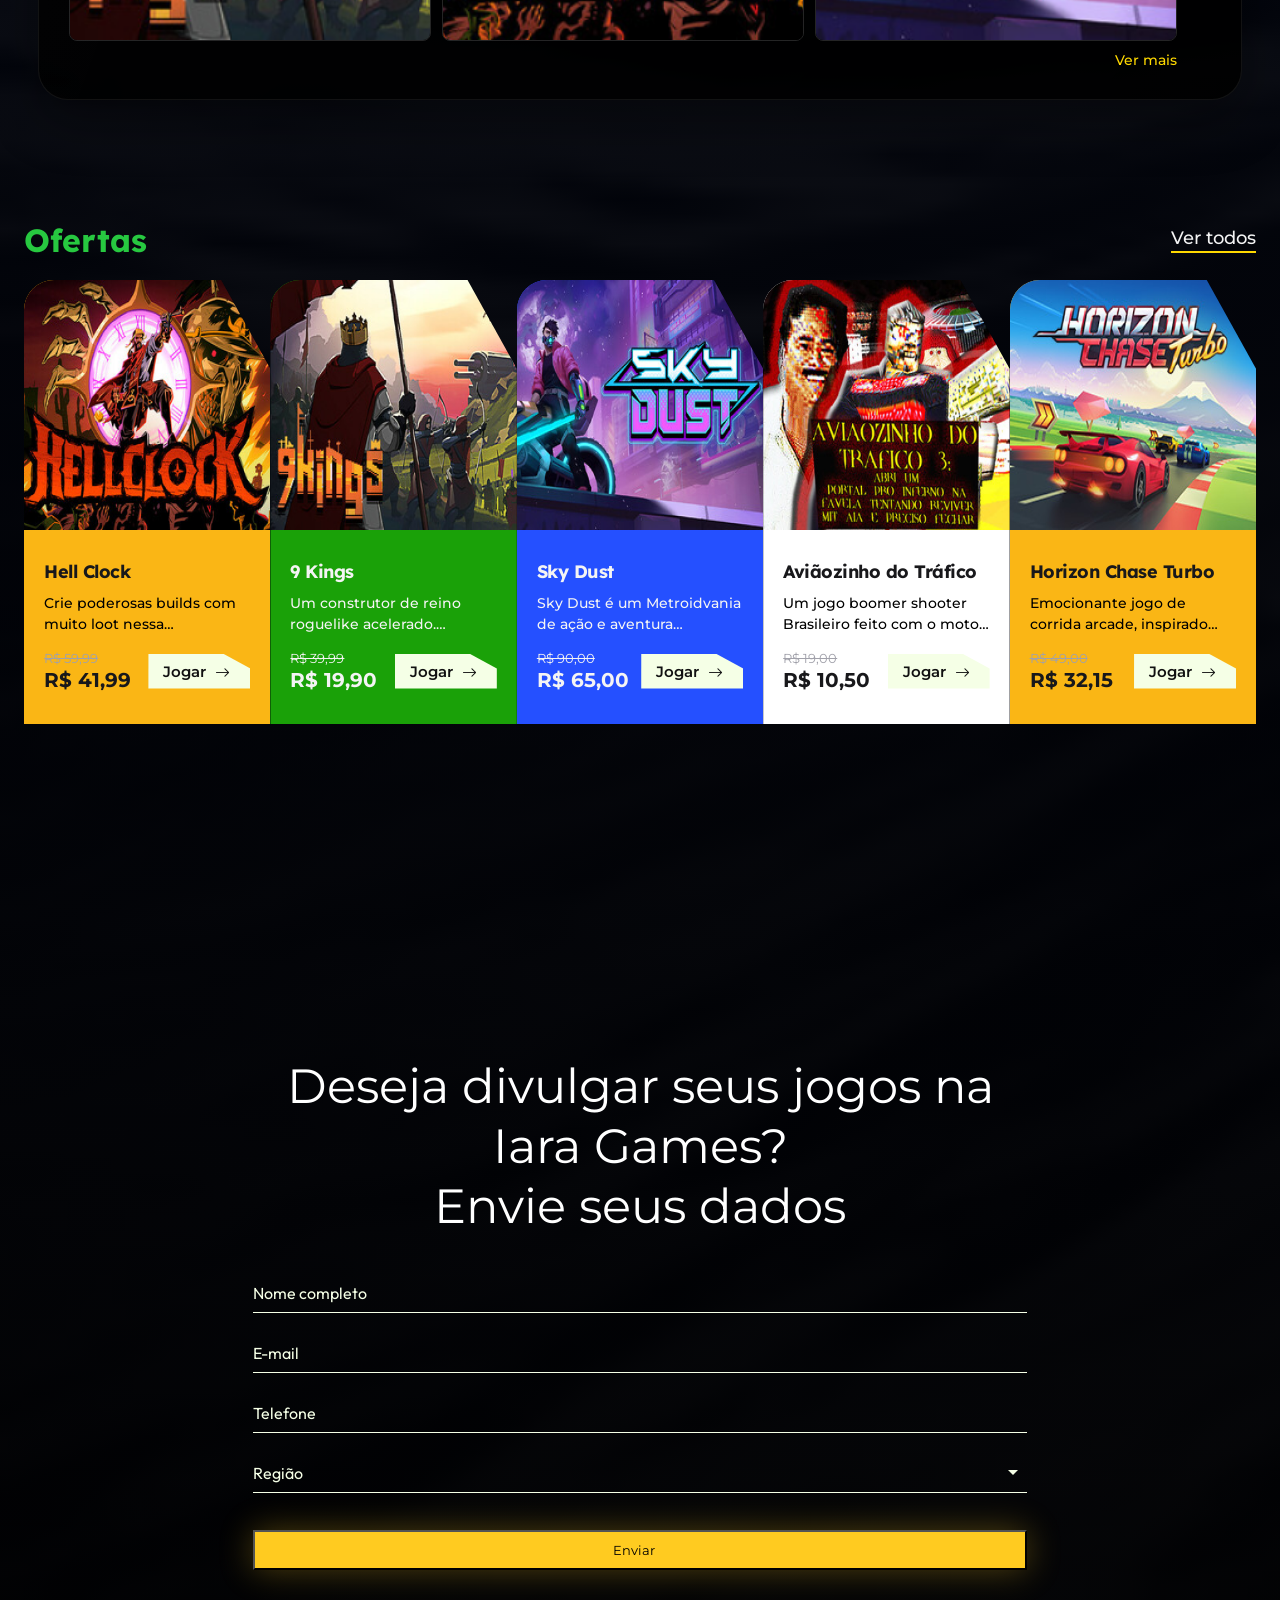
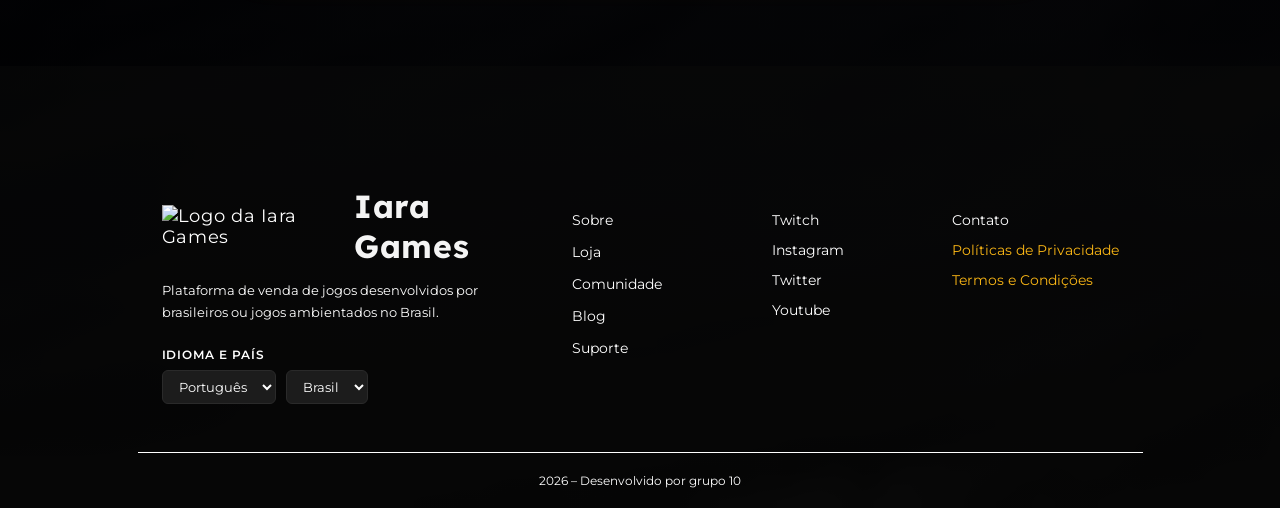
==== commit 125d2371: "mudança no background do suporte" ====
--- a/index.html
+++ b/index.html
@@ -107,7 +107,7 @@
           </div>
         </div>
 
-        <div class="synopsis">
+        <div class="game-title">
           <div class="popular-name-row">
             <h1>Hell Clock</h1>
             <div class="popular-tags">
@@ -1103,7 +1103,9 @@
         </div>
         <section class="form-campos">
           <div>
-            <label for="nome-usuario"></label>
+            <label for="nome-usuario" class="sr-only"
+              >Nome completo do usuário
+            </label>
           </div>
           <div class="form-field">
             <input
@@ -1119,7 +1121,7 @@
           </div>
           <!-- Email -->
           <div>
-            <label for="email-usuario"></label>
+            <label for="email-usuario" class="sr-only">Email do usuário </label>
           </div>
           <div class="form-field">
             <input
@@ -1134,7 +1136,9 @@
           </div>
           <!-- Telefone -->
           <div>
-            <label for="tel-usuario"></label>
+            <label for="tel-usuario" class="sr-only"
+              >Telefone do usuário
+            </label>
             <div class="form-field">
               <input
                 type="text"
@@ -1147,7 +1151,9 @@
           </div>
           <!-- Região -->
           <div>
-            <label for="regiao-usuario"></label>
+            <label for="regiao-usuario" class="sr-only"
+              >Região do usuário
+            </label>
             <div class="form-field">
               <select id="estado" name="estado">
                 <option value="Região" selected disabled>Região</option>
--- a/assets/styles/index.css
+++ b/assets/styles/index.css
@@ -6,9 +6,9 @@
   --color-dark: #0d0d0d;
   --color-grey: #bfbfbf;
   --color-dark-grey: #8c8c8c;
-  --color-yellow: #ffcb20;
+  --color-yellow: #fed800;
   --color-yellow-d: #c99b00;
-  --color-green: #34c759;
+  --color-green: #27c840;
   --bg: #0c0c0c;
   --bg2: #111111;
   --bg3: #161616;
@@ -32,6 +32,33 @@
   font-size: 62.5%;
 }
 
+body {
+  background:
+    linear-gradient(
+      180deg,
+      rgba(0, 59, 253, 0.603) 0%,
+      rgba(0, 1, 2, 0.849) 12%,
+      rgba(0, 0, 0, 0.897) 12.1%,
+      rgba(1, 4, 14, 0.856) 52%,
+      rgba(1, 4, 14, 0.856) 8%,
+      rgba(0, 0, 0, 0.856) 100%
+    ),
+    radial-gradient(
+      110% 70% at 30% 18%,
+      rgba(0, 0, 0, 0.34) 0%,
+      rgba(0, 0, 0, 0.16) 38%,
+      rgba(214, 25, 25, 0) 72%
+    ),
+    url(../images/bg-agua.png), #000000;
+  background-size: cover, cover, cover, auto;
+  /* background-position:
+    center,
+    22% 18%,
+    50% 20%,
+    center; */
+  background-repeat: no-repeat;
+}
+
 h1,
 h2,
 h3,
@@ -115,10 +142,6 @@
 
 /* Fim Area Header */
 
-body {
-  background: #000;
-}
-
 /* Area do Hero */
 
 .hero {
@@ -129,7 +152,7 @@
   overflow: hidden;
 }
 
-.hero-bg {
+/* .hero-bg {
   position: absolute;
   inset: 0;
   z-index: 1;
@@ -181,7 +204,7 @@
     rgba(0, 0, 0, 0.16) 56%,
     rgba(0, 0, 0, 0.82) 100%
   );
-}
+} */
 
 .hero-content {
   position: relative;
@@ -206,7 +229,7 @@
   font-size: 8rem;
   font-weight: 800;
   line-height: 1.05;
-  color: #fff;
+  color: var(--color-green);
   letter-spacing: -0.01em;
   margin-bottom: 30px;
 }
@@ -217,7 +240,7 @@
   color: #fff;
   line-height: 1.7;
   margin-bottom: 30px;
-  animation: fadeUp 0.6s 0.12s ease both;
+  font-weight: 300;
 }
 
 .hero-dots {
@@ -306,7 +329,8 @@
 }
 
 .link-see-all {
-  font-weight: 700;
+  font-weight: 500;
+  font-size: 1.6rem;
 }
 
 .dot {
@@ -344,7 +368,7 @@
 .pop h2 {
   font-family: var(--font-title);
   font-size: 2.4rem;
-  color: #fff;
+  color: var(--color-green);
 }
 
 .popular-see-all {
@@ -409,6 +433,28 @@
   justify-content: space-between;
 }
 
+.game-title {
+  flex: 1;
+  padding: 20px 0;
+}
+
+.game-title h1 {
+  color: var(--color-yellow);
+  font-family: var(--font-text);
+  font-size: 12.8rem;
+  font-style: normal;
+  font-weight: 700;
+  line-height: normal;
+}
+
+.game-title h3 {
+  color: var(--text);
+  line-height: 1.7;
+  margin-bottom: 12px;
+  font-size: 1.76rem;
+  font-weight: 400;
+}
+
 .white-text {
   color: var(--color-light);
   line-height: 1.6;
@@ -430,9 +476,12 @@
   border: 1px solid var(--border);
   font-size: 1.36rem;
   white-space: nowrap;
-}
-
-.tag-rpg {
+
+  background-color: #fff;
+  color: #000;
+}
+
+/* .tag-rpg {
   background-color: red;
   color: rgb(255, 255, 255);
 }
@@ -443,7 +492,7 @@
 .tag-roguelike {
   background-color: orange;
   color: rgb(255, 255, 255);
-}
+} */
 
 .popular-name-row {
   display: flex;
@@ -462,16 +511,61 @@
 /* Area Explore jogos pelo Brasil */
 
 .explore {
-  background: var(--bg3);
+  position: relative;
+  overflow: hidden;
   border-top: 1px solid var(--border);
   border-bottom: 1px solid var(--border);
+
+  width: 90%;
+  margin: 6rem auto;
+
+  border-radius: 4rem;
+  border: 1px solid rgba(255, 255, 255, 0.07);
+  background:
+    linear-gradient(
+      140deg,
+      rgba(0, 0, 0, 0.95) 0%,
+      rgba(0, 0, 0, 0.836) 52%,
+      rgba(0, 0, 0, 0.897) 100%
+    ),
+    url(../images/vidro-mapa-br.jpg) center / cover no-repeat;
+  box-shadow:
+    inset 0 1px 0 rgba(255, 255, 255, 0.08),
+    0 22px 50px rgba(0, 0, 0, 0.34);
+}
+
+.explore::before {
+  content: "";
+  position: absolute;
+  inset: 0;
+  pointer-events: none;
+  background: linear-gradient(
+    110deg,
+    rgba(255, 255, 255, 0.05) 0%,
+    rgba(255, 255, 255, 0.01) 20%,
+    rgba(255, 255, 255, 0) 42%
+  );
+}
+
+.explore .container {
+  position: relative;
+  z-index: 1;
+  width: 100%;
+  max-width: 1400px;
+  padding: 3.8rem 5rem;
 }
 
 .explore-inner {
   display: grid;
-  grid-template-columns: 580px 1fr;
-  gap: 140px;
-  align-items: start;
+  grid-template-columns: minmax(0, 1.06fr) minmax(360px, 0.94fr);
+  gap: 20.6rem;
+  align-items: center;
+}
+
+.explore-map-side {
+  display: flex;
+  flex-direction: column;
+  gap: 1.8rem;
 }
 
 .explore-title {
@@ -479,12 +573,19 @@
   font-size: 2.4rem;
   font-weight: 700;
   color: #fff;
-  margin-bottom: 24px;
+  margin-bottom: 0;
 }
 
 .explore-map {
   position: relative;
-  display: inline-block;
+  width: 100%;
+  max-width: 560px;
+}
+
+#svg-map {
+  display: block;
+  width: 100%;
+  height: auto;
 }
 
 .explore-city-label {
@@ -501,13 +602,19 @@
   letter-spacing: 0.04em;
 }
 
+.explore-games-side {
+  width: 100%;
+  max-width: 420px;
+  justify-self: end;
+}
+
 .explore-featured {
   border-radius: var(--radius);
   overflow: hidden;
-  background: var(--surface);
-  border: 1px solid var(--border);
+  background: #0f1118;
+  border: 1px solid rgba(255, 255, 255, 0.14);
   position: relative;
-  margin-bottom: 16px;
+  margin-bottom: 1.4rem;
 }
 
 .explore-featured-badge {
@@ -526,24 +633,35 @@
 }
 
 .explore-featured-img {
-  height: 100%;
+  display: block;
+  width: 100%;
+  height: auto;
 }
 
 .explore-thumbs {
   display: grid;
   grid-template-columns: repeat(3, 1fr);
-  gap: 10px;
-  margin-bottom: 10px;
+  gap: 1.1rem;
+  margin-bottom: 1rem;
 }
 
 .explore-thumbs img {
+  display: block;
+  width: 100%;
   border-radius: 8px;
-  height: 80px;
-  border: 1px solid var(--border);
+  aspect-ratio: 1 / 1;
+  border: 1px solid rgba(255, 255, 255, 0.14);
+  object-fit: cover;
 }
 
 .explore-ver-mais {
   text-align: right;
+  margin-top: 0.6rem;
+}
+
+.explore-ver-mais .link-see-all {
+  color: var(--color-yellow);
+  font-size: 1.4rem;
 }
 
 #svg-map path {
@@ -580,6 +698,27 @@
   cursor: pointer;
 }
 
+@media (max-width: 1280px) {
+  .explore {
+    width: 94%;
+    border-radius: 3rem;
+  }
+
+  .explore .container {
+    padding: 3rem;
+  }
+
+  .explore-inner {
+    grid-template-columns: minmax(0, 1fr);
+    gap: 2.8rem;
+  }
+
+  .explore-games-side {
+    max-width: 100%;
+    justify-self: stretch;
+  }
+}
+
 /* Fim Area Explore jogos pelo Brasil */
 
 /* Area de Ofertas */
@@ -596,6 +735,7 @@
   max-width: 1830px;
   flex-direction: column;
   align-items: stretch;
+  height: 80rem;
 }
 
 .ofertas-header {
@@ -635,7 +775,7 @@
   width: auto;
 }
 .ofertas-title {
-  color: var(--color-light);
+  color: var(--color-green);
   font-size: 3.2rem;
 }
 
@@ -804,11 +944,9 @@
 
 /* Area Formulario Divulgar Jogos */
 
-.form-divulga-games {
-  background: #090909;
-
-  border-top: 1px solid var(--border);
-}
+/* .form-divulga-games {
+ 
+} */
 fieldset {
   display: flex;
   padding: 96px 40px;
@@ -916,8 +1054,7 @@
 
 /* Area do Footer */
 .footer {
-  background: #090909;
-  border-top: 1px solid var(--border);
+  background: #09090998;
   padding: 60px 0 0;
 }
 
@@ -1039,29 +1176,22 @@
   color: #ffffff;
 }
 
-.synopsis {
-  flex: 1;
-  padding: 20px 0;
-}
-
-.synopsis h1 {
-  font-family: var(--font-title);
-  font-size: 4rem;
-  font-weight: 800;
-  color: var(--color-light);
-  margin-bottom: 16px;
-  letter-spacing: -0.02em;
-}
-
-.synopsis h3 {
-  color: var(--text);
-  line-height: 1.7;
-  margin-bottom: 12px;
-  font-size: 1.76rem;
-  font-weight: 400;
-}
-
 /* Fim Area do Footer */
+
+/* A técnica sr-only (Screen Reader Only) */
+
+.sr-only {
+  position: absolute;
+  width: 1px;
+  height: 1px;
+  padding: 0;
+  margin: -1px;
+  overflow: hidden;
+  clip: rect(0, 0, 0, 0);
+  border: 0;
+}
+
+/* A técnica sr-only (Screen Reader Only) */
 
 /* Area Media Queries */
 /* Basicamente gambiarras enquanto não esta feito o mobile first */
@@ -1096,6 +1226,10 @@
   .ofertas-img-wrap img {
     object-fit: fill;
   }
+
+  .game-title h1 {
+    font-size: 11.8rem;
+  }
 }
 
 @media (max-width: 1440px) {
@@ -1117,6 +1251,10 @@
   .ofertas-img-wrap img {
     object-fit: fill;
   }
+
+  .game-title h1 {
+    font-size: 8.8rem;
+  }
 }
 
 @media (max-width: 1280px) {
@@ -1145,7 +1283,10 @@
     object-fit: fill;
   }
 
-  .synopsis {
+  .game-title h1 {
+    font-size: 7.8rem;
+  }
+  .game-title {
     padding: 0;
   }
 }
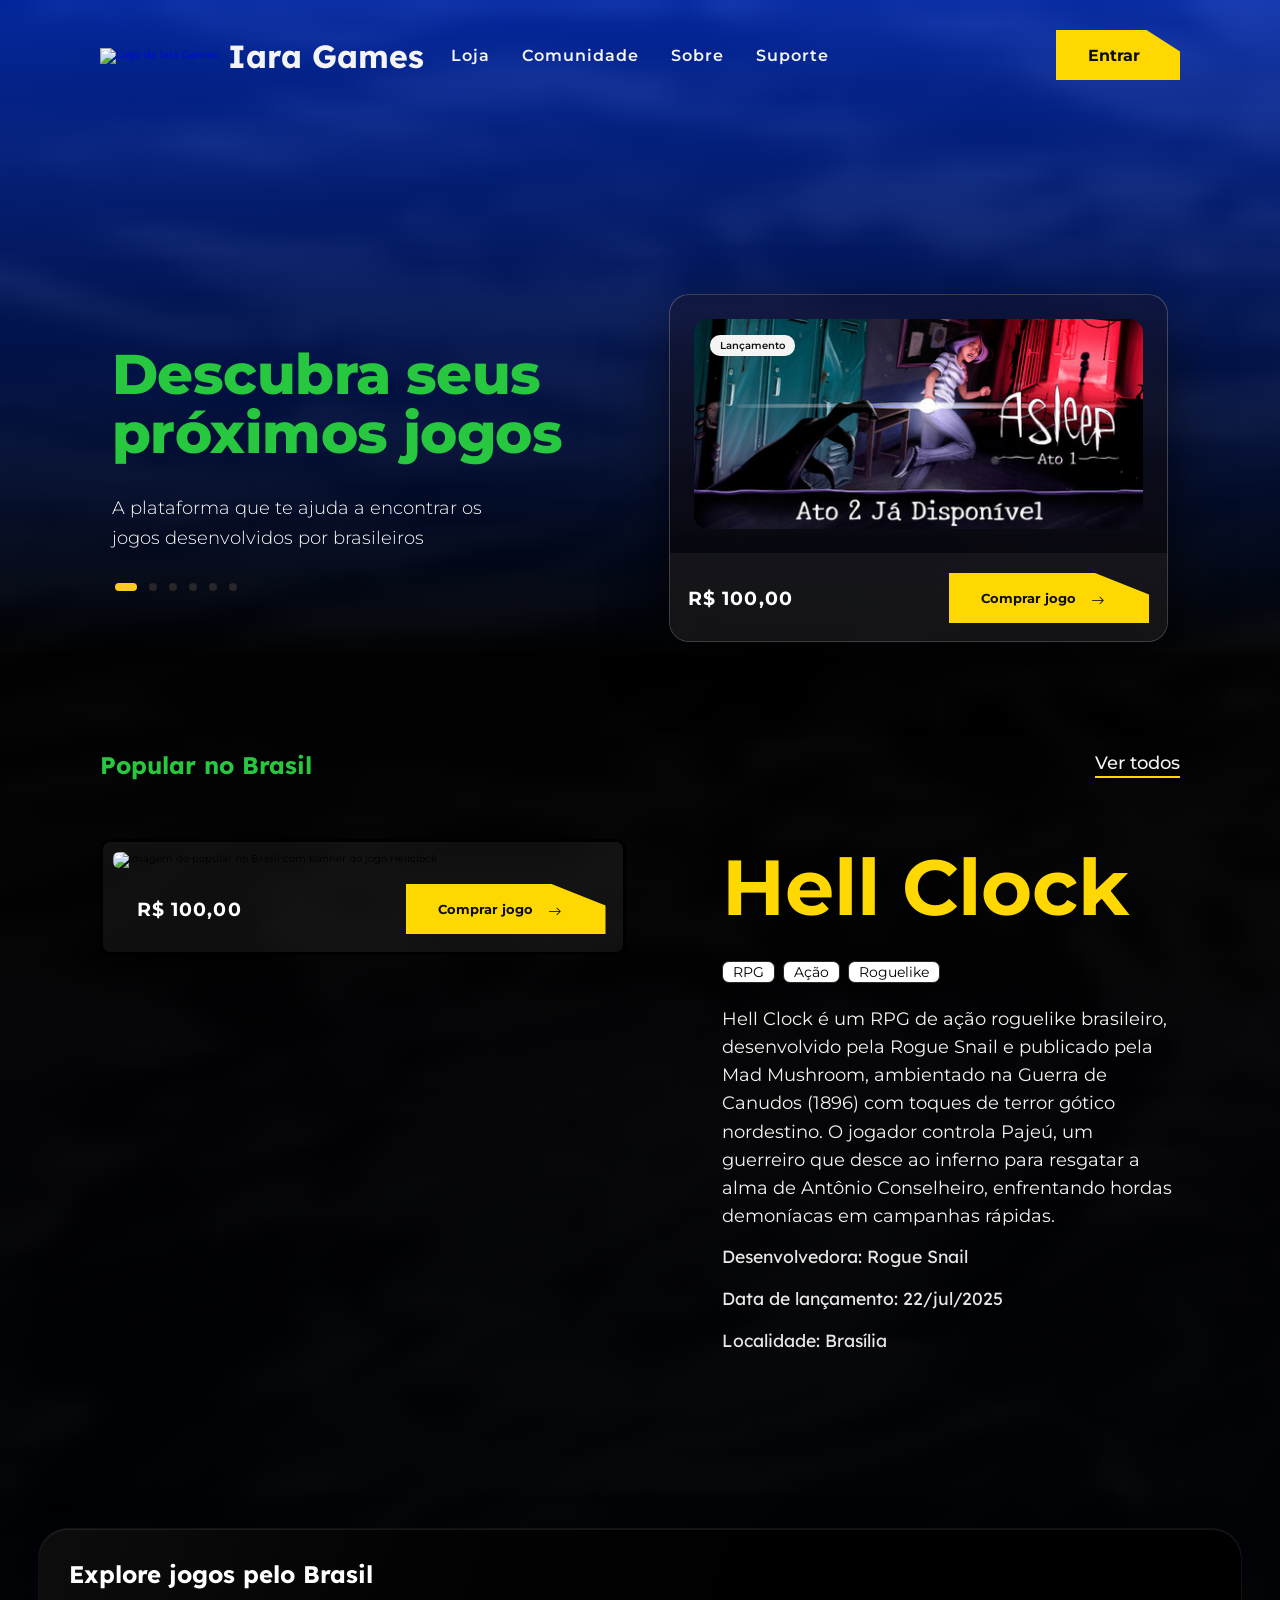
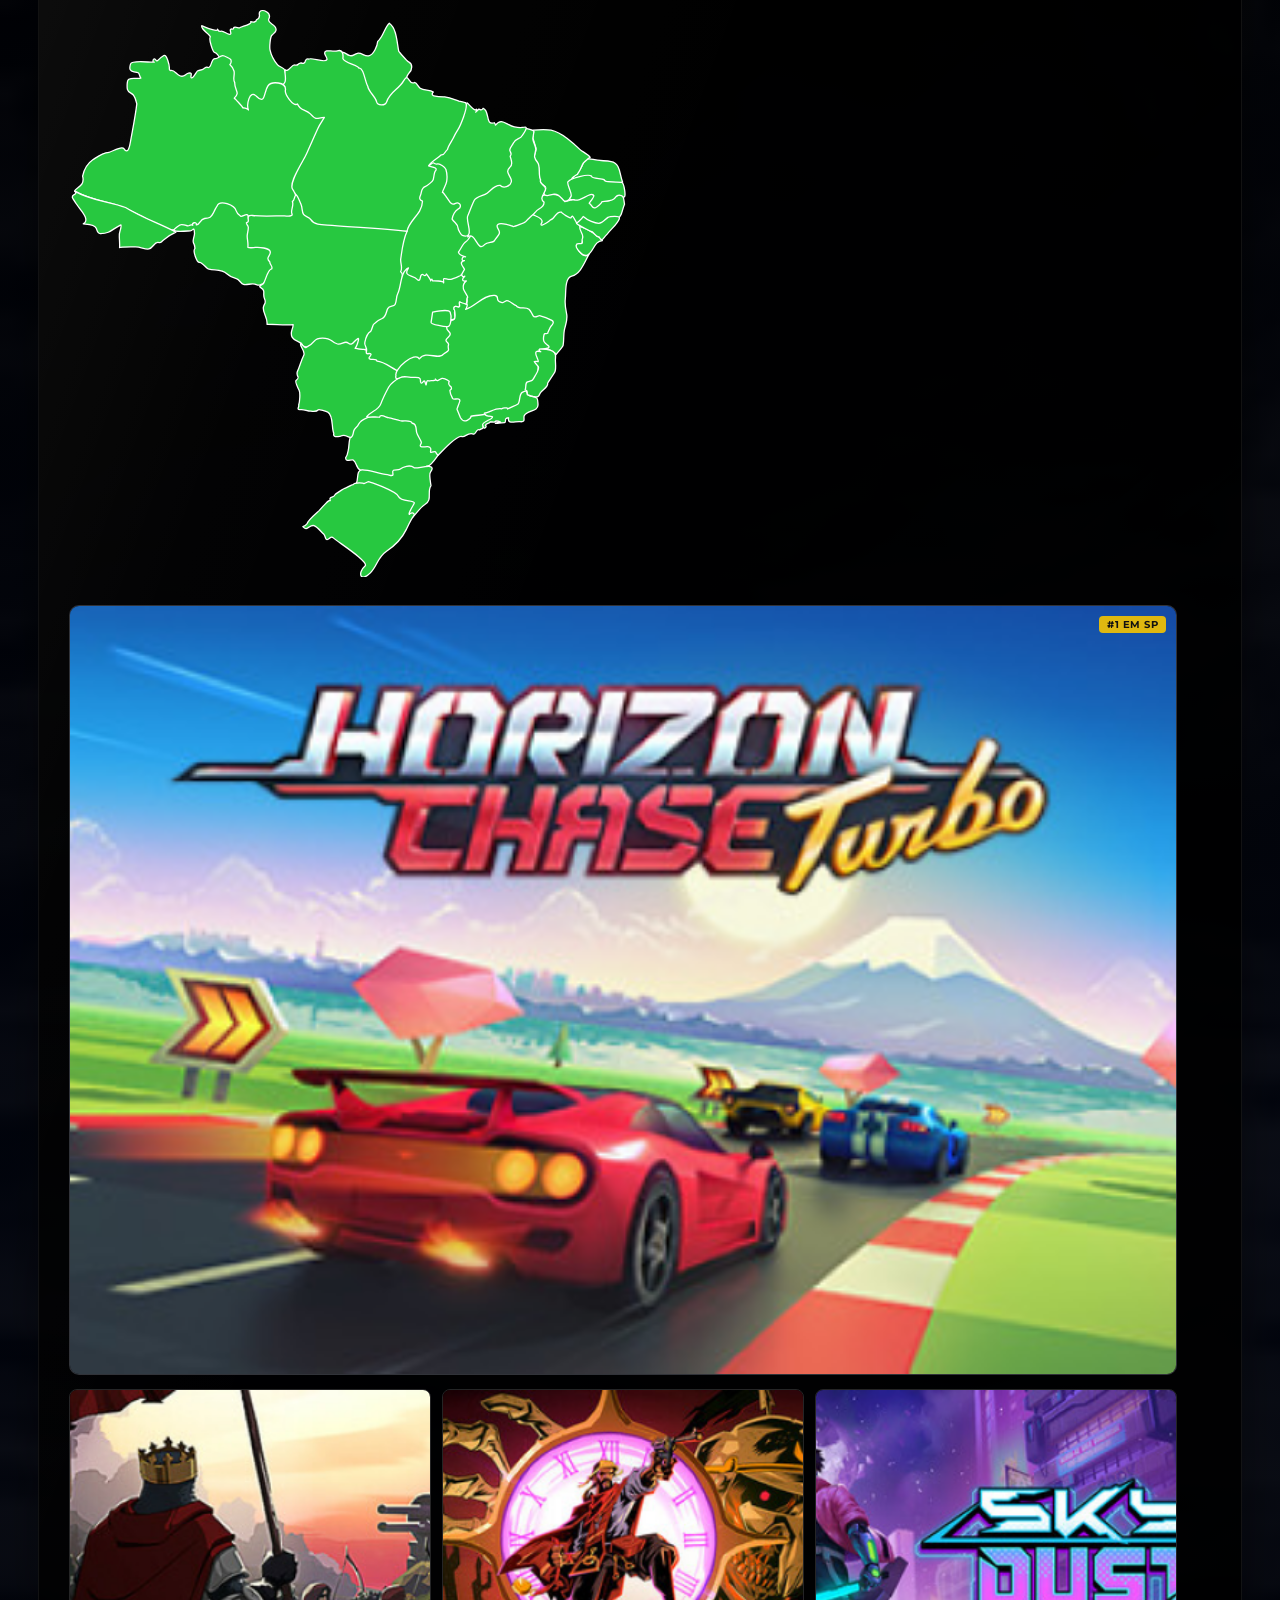
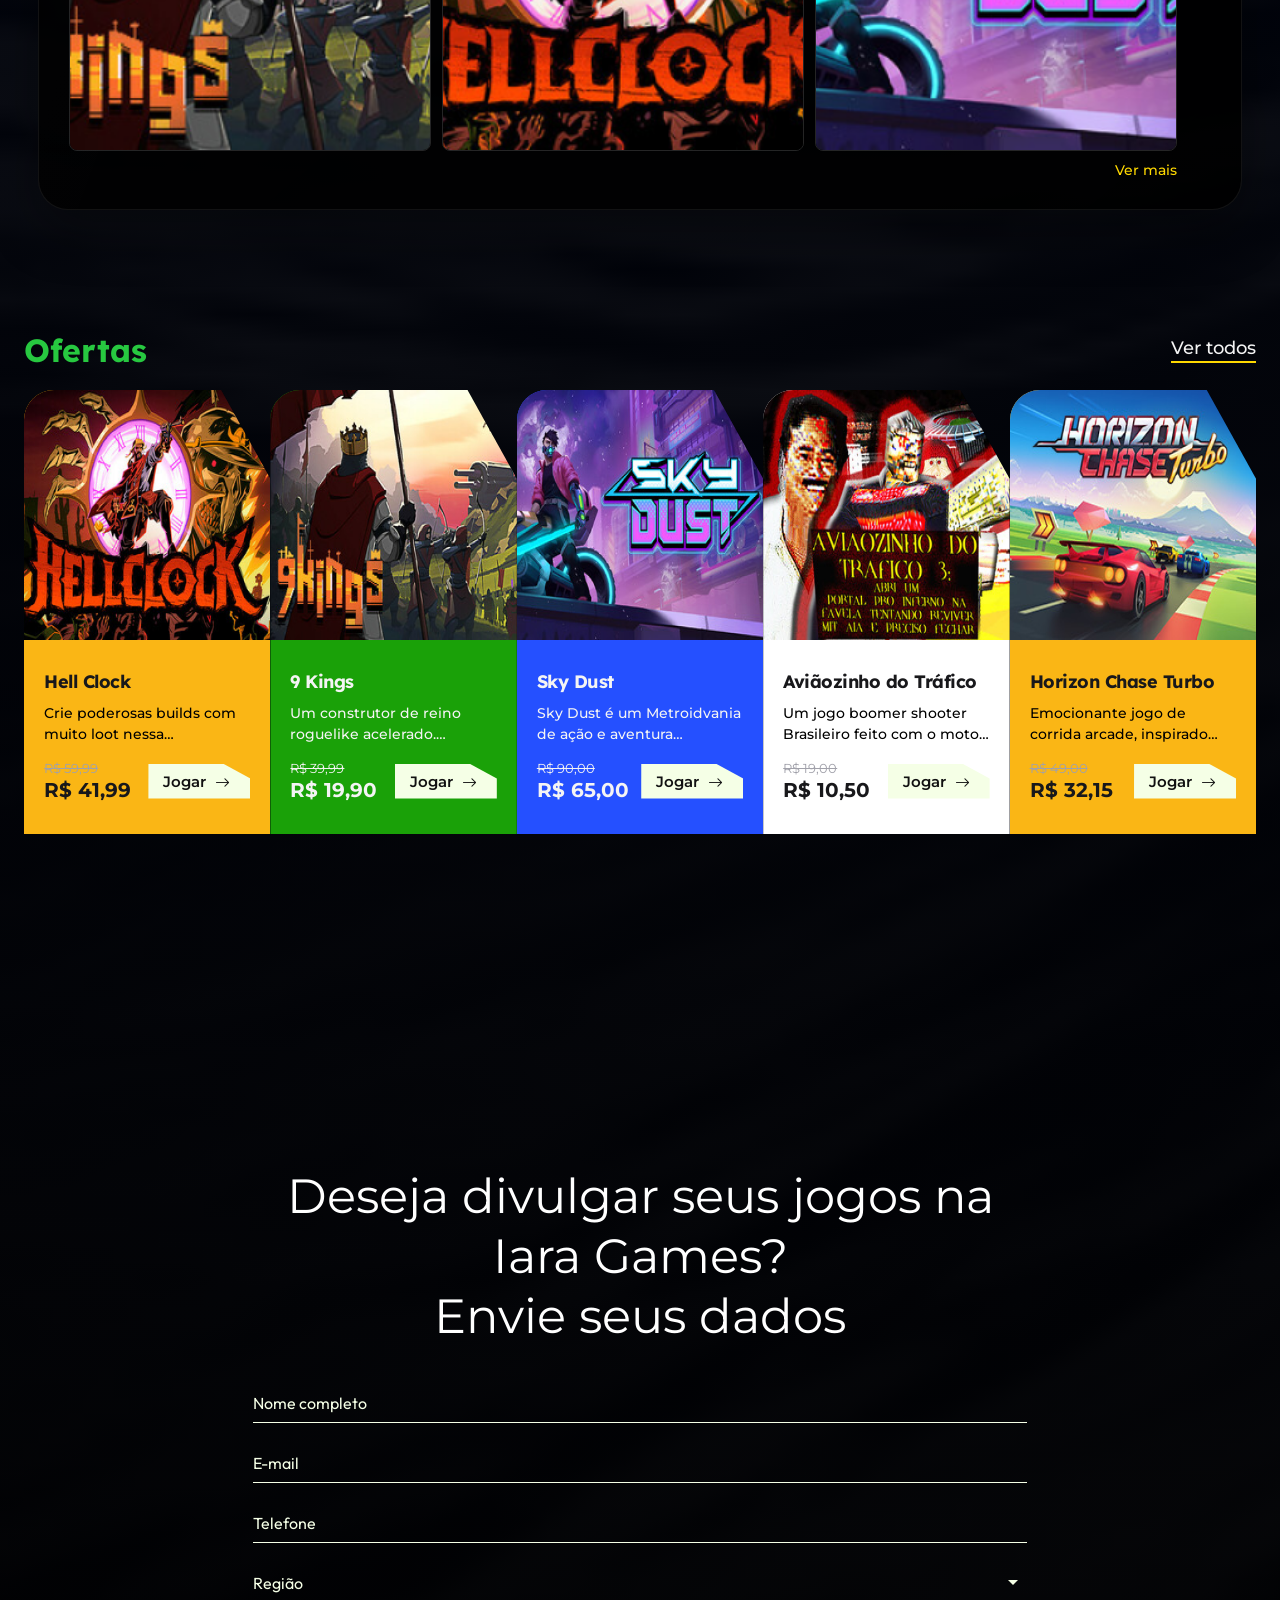
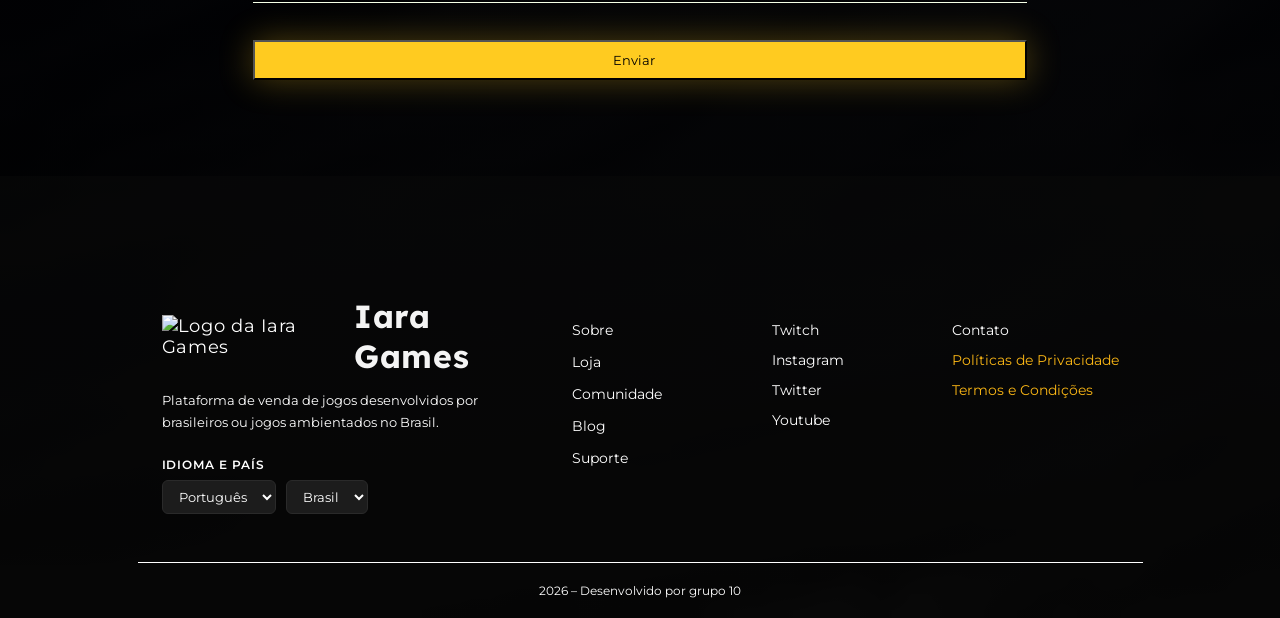
==== commit 8833cf07: "ajustes no html e css" ====
--- a/index.html
+++ b/index.html
@@ -111,9 +111,9 @@
           <div class="popular-name-row">
             <h1>Hell Clock</h1>
             <div class="popular-tags">
-              <span id="tag" class="tag-rpg">RPG</span>
-              <span id="tag" class="tag-acao">Ação</span>
-              <span id="tag" class="tag-roguelike">Roguelike</span>
+              <span class="tag tag-rpg">RPG</span>
+              <span class="tag tag-acao">Ação</span>
+              <span class="tag tag-roguelike">Roguelike</span>
             </div>
           </div>
           <p class="white-text">
@@ -1093,7 +1093,6 @@
       method="post"
       action=""
     >
-      <!-- Nome -->
       <fieldset>
         <div>
           <h2 class="titulo-divulgar-jogos">
@@ -1102,6 +1101,7 @@
           </h2>
         </div>
         <section class="form-campos">
+          <!-- Nome -->
           <div>
             <label for="nome-usuario" class="sr-only"
               >Nome completo do usuário
@@ -1155,7 +1155,7 @@
               >Região do usuário
             </label>
             <div class="form-field">
-              <select id="estado" name="estado">
+              <select id="regiao-usuario" name="regiao-usuario">
                 <option value="Região" selected disabled>Região</option>
                 <option value="Acre (AC)">Acre (AC)</option>
                 <option value="Alagoas (AL)">Alagoas (AL)</option>
--- a/assets/styles/index.css
+++ b/assets/styles/index.css
@@ -51,11 +51,6 @@
     ),
     url(../images/bg-agua.png), #000000;
   background-size: cover, cover, cover, auto;
-  /* background-position:
-    center,
-    22% 18%,
-    50% 20%,
-    center; */
   background-repeat: no-repeat;
 }
 
@@ -84,13 +79,7 @@
 /* Area Header */
 
 .header-page {
-  position: absolute;
-  top: 0;
-  left: 0;
-  z-index: 10;
   height: 110px;
-  width: 100%;
-  background-color: transparent;
   display: flex;
   align-items: center;
   justify-content: space-between;
@@ -145,12 +134,10 @@
 /* Area do Hero */
 
 .hero {
-  position: relative;
-  height: 647px;
   display: grid;
-  align-items: center;
-  overflow: hidden;
-}
+}
+
+/* Hero Antigo */
 
 /* .hero-bg {
   position: absolute;
@@ -207,16 +194,15 @@
 } */
 
 .hero-content {
-  position: relative;
-  z-index: 2;
   width: 100%;
   max-width: 1685px;
   margin: 0 auto;
+  display: grid;
+  grid-template-columns: 1.15fr 520px;
+  align-items: center;
+
   padding-top: 100px;
   padding-bottom: 30px;
-  display: grid;
-  grid-template-columns: 1.15fr 520px;
-  align-items: center;
 }
 
 .hero-text {
@@ -249,7 +235,6 @@
   justify-content: start;
   align-items: center;
   column-gap: 6px;
-  animation: fadeUp 0.6s 0.22s ease both;
 }
 
 .hero-card {
@@ -469,7 +454,7 @@
   transform: translateY(-6px);
 }
 
-#tag {
+.tag {
   display: inline-block;
   padding: 2px 10px;
   border-radius: 7px;
@@ -480,19 +465,6 @@
   background-color: #fff;
   color: #000;
 }
-
-/* .tag-rpg {
-  background-color: red;
-  color: rgb(255, 255, 255);
-}
-.tag-acao {
-  background-color: rgb(0, 89, 255);
-  color: white;
-}
-.tag-roguelike {
-  background-color: orange;
-  color: rgb(255, 255, 255);
-} */
 
 .popular-name-row {
   display: flex;
@@ -1016,7 +988,7 @@
   cursor: pointer;
 }
 
-#estado {
+#regiao-usuario {
   border: none;
   border-bottom: 1px solid #f5ffe6;
   background: rgba(255, 255, 255, 0)
@@ -1039,13 +1011,13 @@
   -moz-appearance: none;
 }
 
-#estado:focus {
+#regiao-usuario:focus {
   outline: none;
   border-bottom-color: var(--color-yellow);
   background-image: url("data:image/svg+xml,%3Csvg xmlns='http://www.w3.org/2000/svg' width='12' height='8' viewBox='0 0 12 8'%3E%3Cpath fill='%23ffcb20' d='M1 1l5 5 5-5'/%3E%3C/svg%3E");
 }
 
-#estado option {
+#regiao-usuario option {
   color: #111;
   background: #fff;
 }
